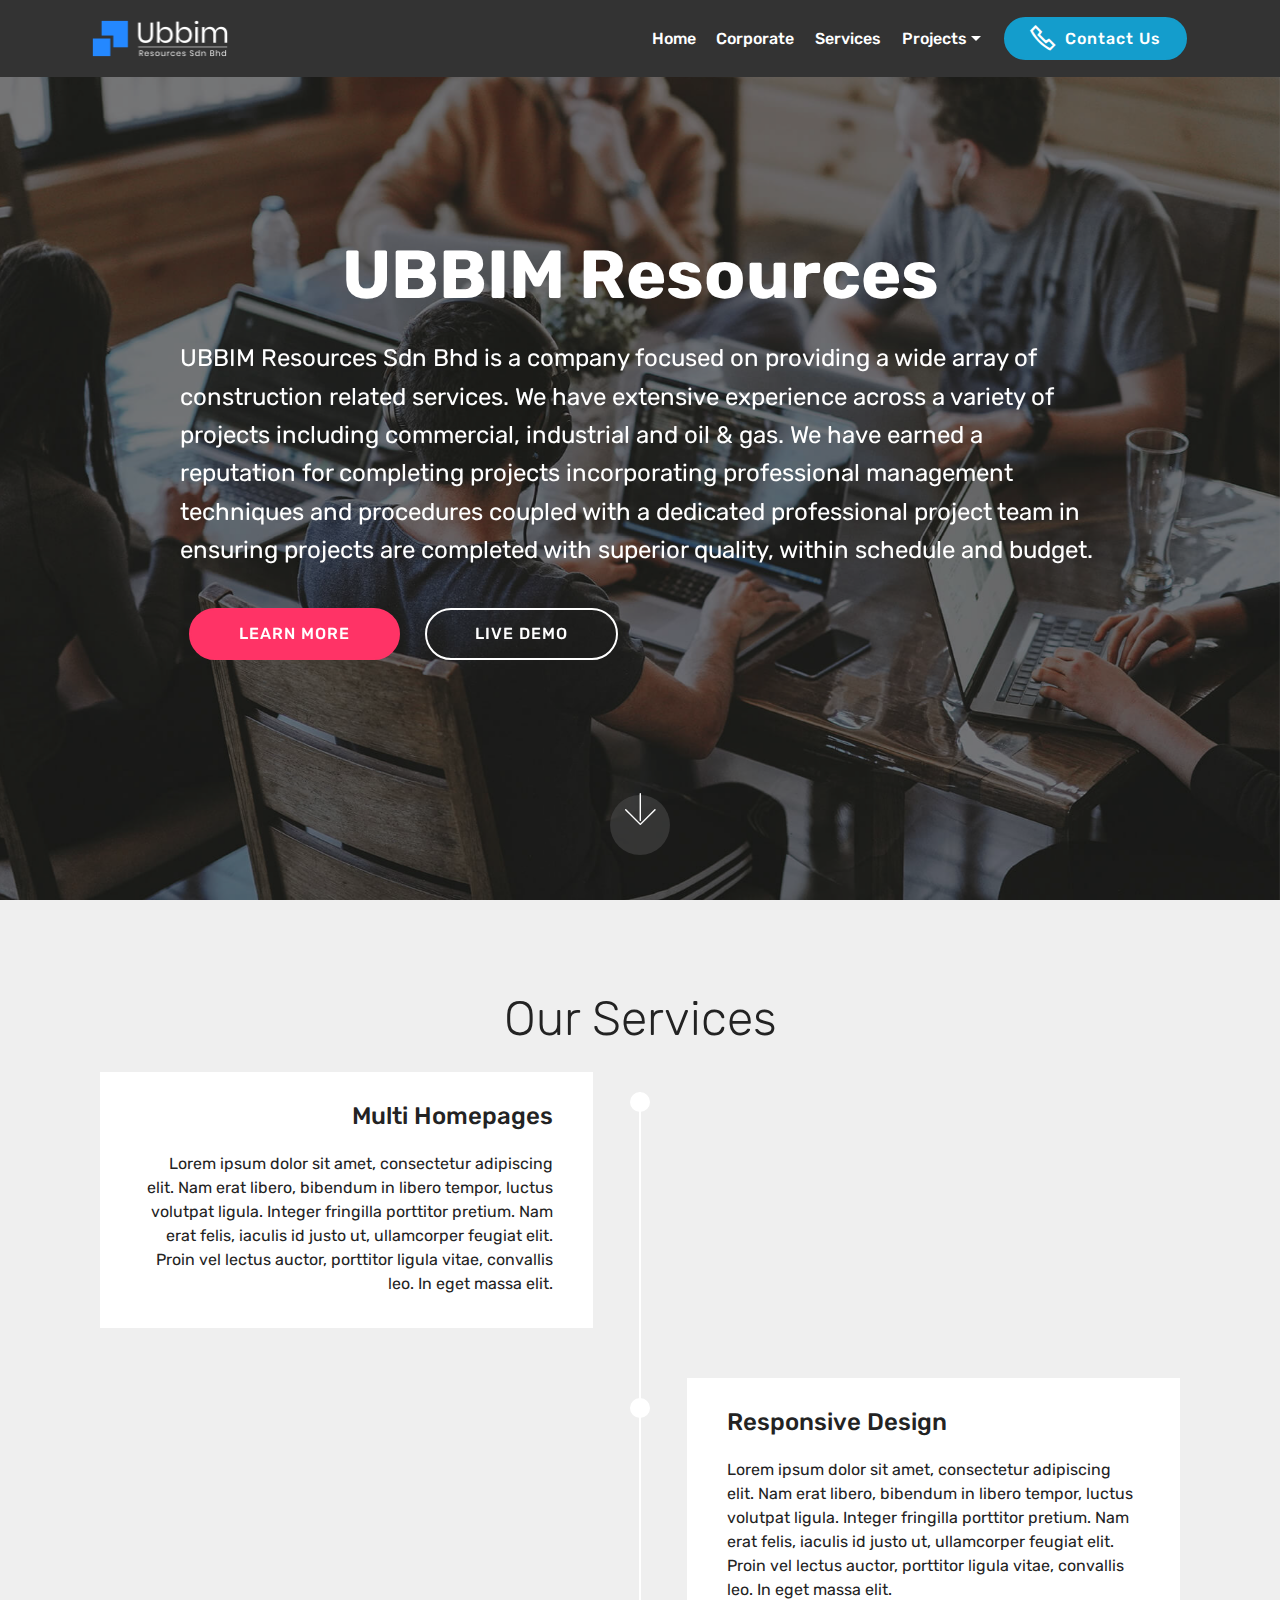
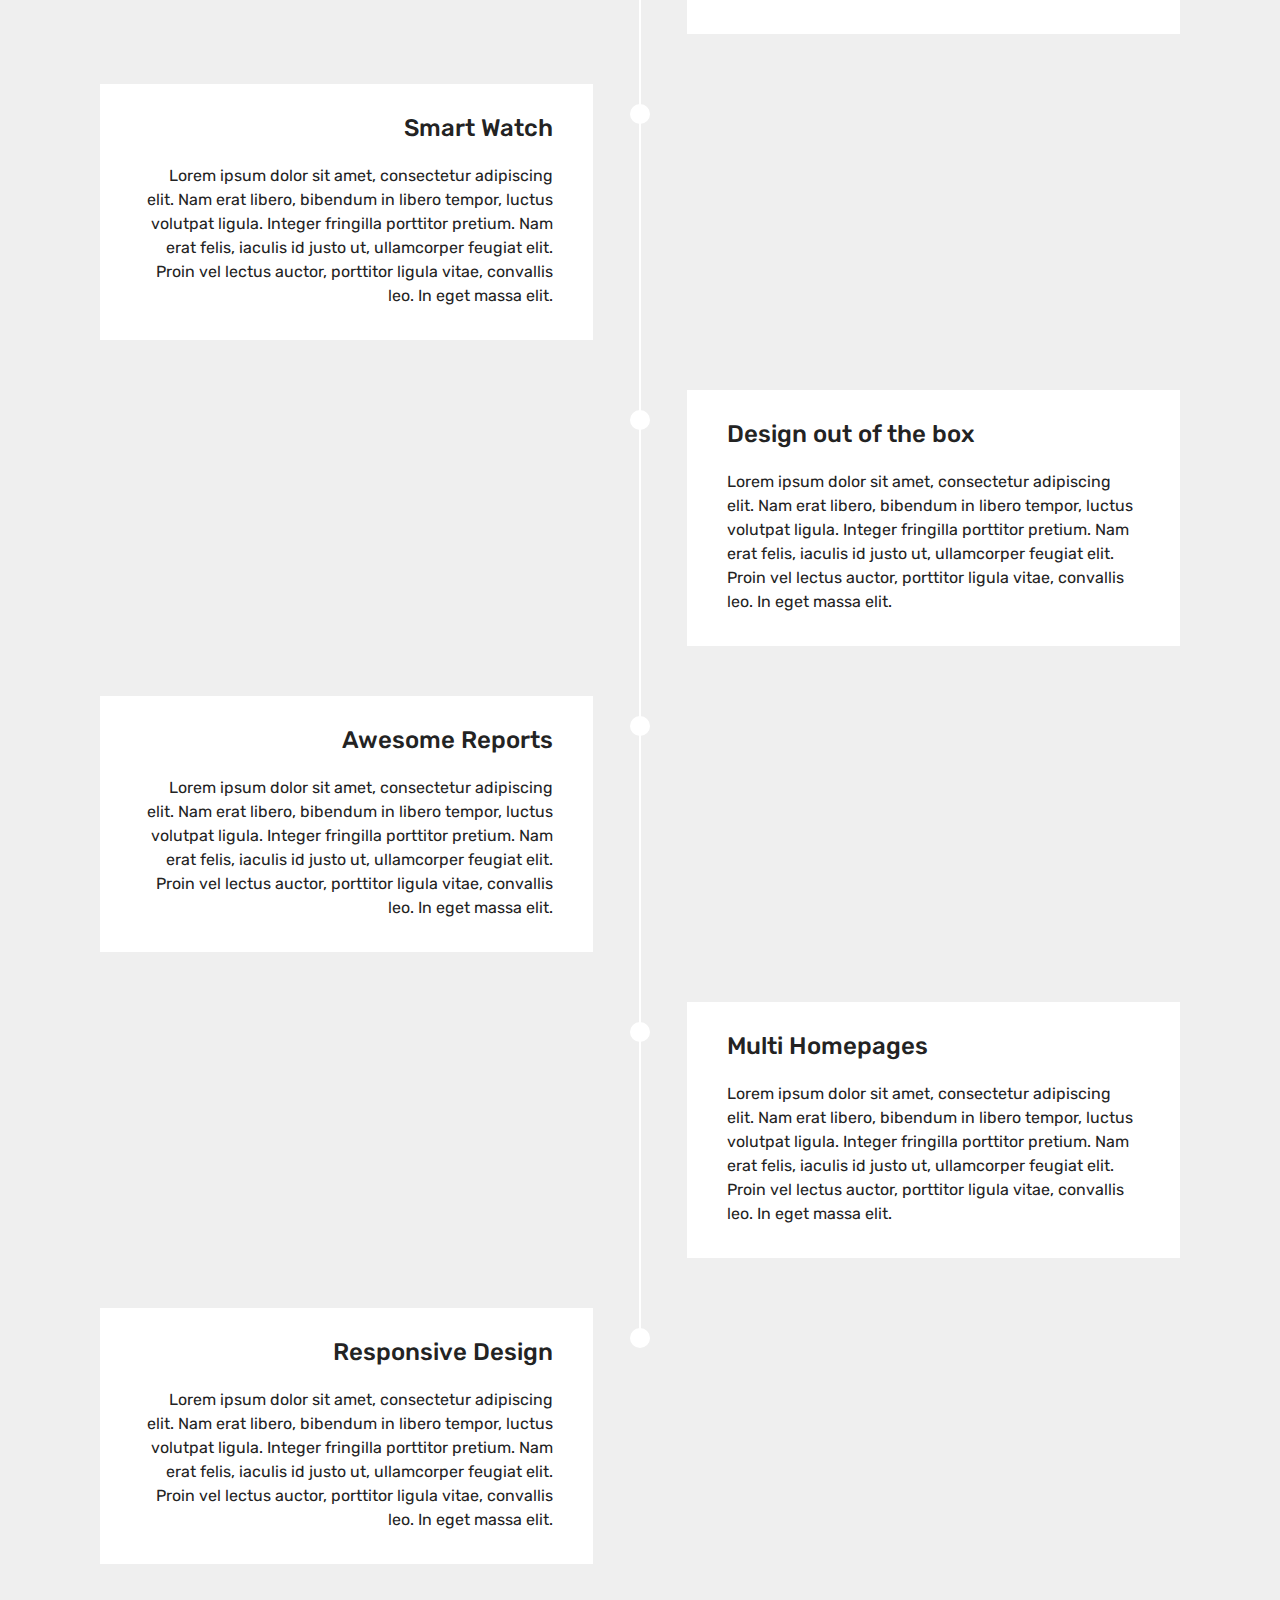
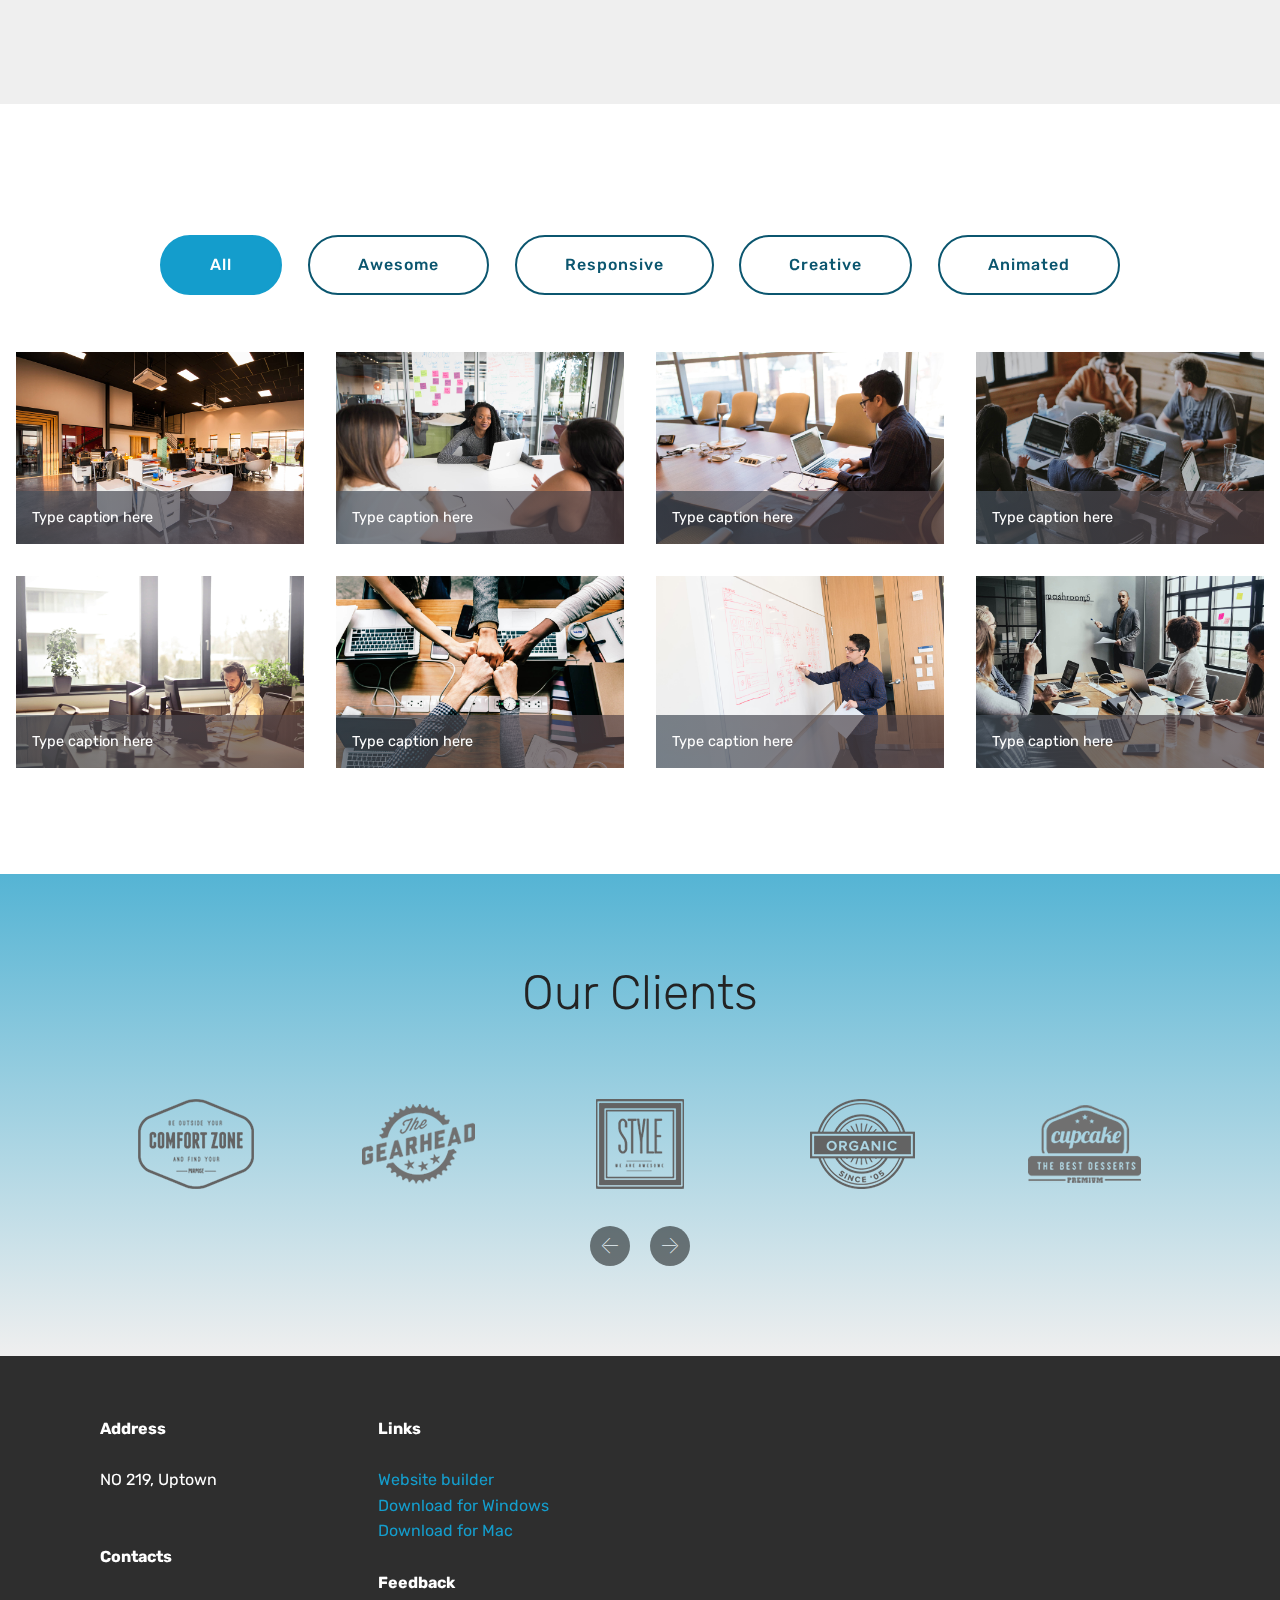
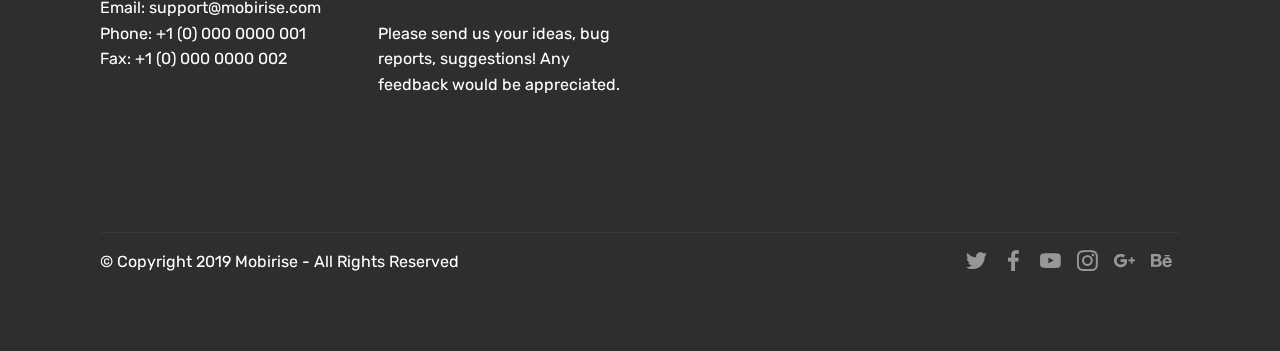
==== index.html @ 24e1e83b "create github pages" ====
<!DOCTYPE html>
<html  >
<head>
  <!-- Site made with Mobirise Website Builder v4.11.5, https://mobirise.com -->
  <meta charset="UTF-8">
  <meta http-equiv="X-UA-Compatible" content="IE=edge">
  <meta name="generator" content="Mobirise v4.11.5, mobirise.com">
  <meta name="viewport" content="width=device-width, initial-scale=1, minimum-scale=1">
  <link rel="shortcut icon" href="assets/images/transparent-1-322x122.png" type="image/x-icon">
  <meta name="description" content="UBBIM Resources Sdn Bhd">
  
  <title>Home</title>
  <link rel="stylesheet" href="assets/web/assets/mobirise-icons/mobirise-icons.css">
  <link rel="stylesheet" href="assets/web/assets/mobirise-icons2/mobirise2.css">
  <link rel="stylesheet" href="assets/bootstrap/css/bootstrap.min.css">
  <link rel="stylesheet" href="assets/bootstrap/css/bootstrap-grid.min.css">
  <link rel="stylesheet" href="assets/bootstrap/css/bootstrap-reboot.min.css">
  <link rel="stylesheet" href="assets/dropdown/css/style.css">
  <link rel="stylesheet" href="assets/tether/tether.min.css">
  <link rel="stylesheet" href="assets/socicon/css/styles.css">
  <link rel="stylesheet" href="assets/theme/css/style.css">
  <link rel="stylesheet" href="assets/gallery/style.css">
  <link rel="preload" as="style" href="assets/mobirise/css/mbr-additional.css"><link rel="stylesheet" href="assets/mobirise/css/mbr-additional.css" type="text/css">
  
  
  
</head>
<body>
  <section class="menu cid-s5xIVsSihf" once="menu" id="menu1-5">

    

    <nav class="navbar navbar-expand beta-menu navbar-dropdown align-items-center navbar-fixed-top navbar-toggleable-sm">
        <button class="navbar-toggler navbar-toggler-right" type="button" data-toggle="collapse" data-target="#navbarSupportedContent" aria-controls="navbarSupportedContent" aria-expanded="false" aria-label="Toggle navigation">
            <div class="hamburger">
                <span></span>
                <span></span>
                <span></span>
                <span></span>
            </div>
        </button>
        <div class="menu-logo">
            <div class="navbar-brand">
                <span class="navbar-logo">
                    <a href="https://mobirise.co">
                         <img src="assets/images/transparent-1-322x122.png" alt="Mobirise" title="" style="height: 3.8rem;">
                    </a>
                </span>
                
            </div>
        </div>
        <div class="collapse navbar-collapse" id="navbarSupportedContent">
            <ul class="navbar-nav nav-dropdown" data-app-modern-menu="true"><li class="nav-item">
                    <a class="nav-link link text-white display-4" href="https://mobirise.co">
                        
                        Home</a>
                </li>
                <li class="nav-item">
                    <a class="nav-link link text-white display-4" href="https://mobirise.co">
                        
                        Corporate</a>
                </li><li class="nav-item"><a class="nav-link link text-white display-4" href="https://mobirise.co">
                        
                        Services</a></li><li class="nav-item dropdown"><a class="nav-link link text-white dropdown-toggle display-4" href="https://mobirise.co" data-toggle="dropdown-submenu">
                        
                        Projects</a><div class="dropdown-menu"><a class="text-white dropdown-item display-4" href="https://mobirise.co">New Item</a></div></li></ul>
            <div class="navbar-buttons mbr-section-btn"><a class="btn btn-sm btn-primary display-4" href="https://mobirise.co"><span class="mobi-mbri mobi-mbri-phone mbr-iconfont mbr-iconfont-btn"></span>
                    
                    Contact Us</a></div>
        </div>
    </nav>
</section>

<section class="engine"><a href="https://mobirise.info/v">html templates</a></section><section class="cid-s5xHI9mvhc mbr-fullscreen mbr-parallax-background" id="header2-2">

    

    <div class="mbr-overlay" style="opacity: 0.5; background-color: rgb(35, 35, 35);"></div>

    <div class="container align-center">
        <div class="row justify-content-md-center">
            <div class="mbr-white col-md-10">
                <h1 class="mbr-section-title mbr-bold pb-3 mbr-fonts-style display-1">
                    UBBIM Resources</h1>
                
                <p class="mbr-text pb-3 mbr-fonts-style display-5">UBBIM Resources Sdn Bhd is a company focused on providing a wide array of construction related services.&nbsp;We have extensive experience across a variety  of projects including commercial, industrial and oil &amp; gas. We have earned  a reputation for completing projects incorporating professional management   techniques and procedures coupled with a dedicated professional project team in ensuring projects are completed with superior quality, within schedule and budget.</p>
                <div class="mbr-section-btn">
                    <a class="btn btn-md btn-secondary display-4" href="https://mobirise.co">LEARN MORE</a>
                    <a class="btn btn-md btn-white-outline display-4" href="https://mobirise.co">LIVE DEMO</a>
                </div>
            </div>
        </div>
    </div>
    <div class="mbr-arrow hidden-sm-down" aria-hidden="true">
        <a href="#next">
            <i class="mbri-down mbr-iconfont"></i>
        </a>
    </div>
</section>

<section class="timeline1 cid-s6EW8DRTzL" id="timeline1-k">

    

    

    <div class="container align-center">
        <h2 class="mbr-section-title pb-3 mbr-fonts-style display-2">
            Our Services</h2>
        

        <div class="container timelines-container" mbri-timelines="">
            <!--1-->
            <div class="row timeline-element reverse separline">
                 <div class="timeline-date-panel col-xs-12 col-md-6  align-left">         
                    <div class="time-line-date-content">
                        
                    </div>
                </div>
           <span class="iconBackground"></span>
            <div class="col-xs-12 col-md-6 align-right">
                <div class="timeline-text-content">
                    <h4 class="mbr-timeline-title pb-3 mbr-fonts-style display-5">
                        Multi Homepages
                    </h4>
                    <p class="mbr-timeline-text mbr-fonts-style display-7">
                        Lorem ipsum dolor sit amet, consectetur adipiscing elit. Nam erat libero, bibendum in libero tempor, luctus volutpat ligula. Integer fringilla porttitor pretium. Nam erat felis, iaculis id justo ut, ullamcorper feugiat elit. Proin vel lectus auctor, porttitor ligula vitae, convallis leo. In eget massa elit.
                    </p>
                 </div>
            </div>
            </div>
            <!--2-->
            <div class="row timeline-element  separline">
                <div class="timeline-date-panel col-xs-12 col-md-6 align-right">
                    <div class="time-line-date-content">
                        
                    </div>
                </div>
                <span class="iconBackground"></span>
                <div class="col-xs-12 col-md-6 align-left ">
                    <div class="timeline-text-content">
                        <h4 class="mbr-timeline-title pb-3 mbr-fonts-style display-5">
                            Responsive Design
                        </h4>
                        <p class="mbr-timeline-text mbr-fonts-style display-7">
                            Lorem ipsum dolor sit amet, consectetur adipiscing elit. Nam erat libero, bibendum in libero tempor, luctus volutpat ligula. Integer fringilla porttitor pretium. Nam erat felis, iaculis id justo ut, ullamcorper feugiat elit. Proin vel lectus auctor, porttitor ligula vitae, convallis leo. In eget massa elit.
                        </p>
                    </div>
                </div>
            </div>
            <!--3-->
            <div class="row timeline-element reverse separline">
                <div class="timeline-date-panel col-xs-12 col-md-6  align-left">
                    <div class="time-line-date-content">
                        
                    </div>
                </div>
                <span class="iconBackground"></span>
                <div class="col-xs-12 col-md-6 align-right">
                    <div class="timeline-text-content">
                        <h4 class="mbr-timeline-title pb-3 mbr-fonts-style display-5">
                            Smart Watch
                        </h4>      
                        <p class="mbr-timeline-text mbr-fonts-style display-7">
                            Lorem ipsum dolor sit amet, consectetur adipiscing elit. Nam erat libero, bibendum in libero tempor, luctus volutpat ligula. Integer fringilla porttitor pretium. Nam erat felis, iaculis id justo ut, ullamcorper feugiat elit. Proin vel lectus auctor, porttitor ligula vitae, convallis leo. In eget massa elit.
                        </p>
                    </div>
                </div>
            </div>
            <!--4-->
            <div class="row timeline-element  separline">
                <div class="timeline-date-panel col-xs-12 col-md-6 align-right">
                    <div class="time-line-date-content">
                        
                    </div>
                </div>
                <span class="iconBackground"></span>
                <div class="col-xs-12 col-md-6 align-left ">
                    <div class="timeline-text-content">
                        <h4 class="mbr-timeline-title pb-3 mbr-fonts-style display-5">
                            Design out of the box
                        </h4>
                        <p class="mbr-timeline-text mbr-fonts-style display-7">
                            Lorem ipsum dolor sit amet, consectetur adipiscing elit. Nam erat libero, bibendum in libero tempor, luctus volutpat ligula. Integer fringilla porttitor pretium. Nam erat felis, iaculis id justo ut, ullamcorper feugiat elit. Proin vel lectus auctor, porttitor ligula vitae, convallis leo. In eget massa elit.
                        </p>
                    </div>
                </div>
            </div>
            <!--5-->
            <div class="row timeline-element reverse separline">
                <div class="timeline-date-panel col-xs-12 col-md-6  align-left">
                    <div class="time-line-date-content">
                        
                    </div>
                </div>
                <span class="iconBackground"></span>
                <div class="col-xs-12 col-md-6 align-right">
                    <div class="timeline-text-content">
                        <h4 class="mbr-timeline-title pb-3 mbr-fonts-style display-5">
                            Awesome Reports
                        </h4>
                        <p class="mbr-timeline-text mbr-fonts-style display-7">
                            Lorem ipsum dolor sit amet, consectetur adipiscing elit. Nam erat libero, bibendum in libero tempor, luctus volutpat ligula. Integer fringilla porttitor pretium. Nam erat felis, iaculis id justo ut, ullamcorper feugiat elit. Proin vel lectus auctor, porttitor ligula vitae, convallis leo. In eget massa elit.
                        </p>
                    </div>
                </div>
            </div>
            <!--6-->
            <div class="row timeline-element separline">
                <div class="timeline-date-panel col-xs-12 col-md-6 align-right">
                    <div class="time-line-date-content">
                       
                    </div>
                </div>
                <span class="iconBackground"></span>
                <div class="col-xs-12 col-md-6 align-left ">
                    <div class="timeline-text-content">
                        <h4 class="mbr-timeline-title pb-3 mbr-fonts-style display-5">
                            Multi Homepages
                        </h4>
                        <p class="mbr-timeline-text mbr-fonts-style display-7">
                            Lorem ipsum dolor sit amet, consectetur adipiscing elit. Nam erat libero, bibendum in libero tempor, luctus volutpat ligula. Integer fringilla porttitor pretium. Nam erat felis, iaculis id justo ut, ullamcorper feugiat elit. Proin vel lectus auctor, porttitor ligula vitae, convallis leo. In eget massa elit.
                        </p>
                    </div>
                </div>
            </div>
            <!--7-->
            <div class="row timeline-element reverse">
                <div class="timeline-date-panel col-xs-12 col-md-6  align-left">
                    <div class="time-line-date-content">
                        
                    </div>
                </div>
                <span class="iconBackground"></span>
                <div class="col-xs-12 col-md-6 align-right">
                    <div class="timeline-text-content">
                        <h4 class="mbr-timeline-title pb-3 mbr-fonts-style display-5">
                            Responsive Design
                        </h4>
                        <p class="mbr-timeline-text mbr-fonts-style display-7">
                            Lorem ipsum dolor sit amet, consectetur adipiscing elit. Nam erat libero, bibendum in libero tempor, luctus volutpat ligula. Integer fringilla porttitor pretium. Nam erat felis, iaculis id justo ut, ullamcorper feugiat elit. Proin vel lectus auctor, porttitor ligula vitae, convallis leo. In eget massa elit.
                        </p>
                    </div>
                </div>
            </div>
            <!--8-->
            
            <!--9-->
            
            <!--10-->
            
            <!--11-->
            
            <!--12-->
            
        </div>
    </div>
</section>

<section class="mbr-gallery mbr-slider-carousel cid-s6EUZW5YdS" id="gallery2-j">

    

    <div>
        <div><!-- Filter --><div class="mbr-gallery-filter container gallery-filter-active"><ul buttons="0"><li class="mbr-gallery-filter-all"><a class="btn btn-md btn-primary-outline active display-7" href="">All</a></li></ul></div><!-- Gallery --><div class="mbr-gallery-row"><div class="mbr-gallery-layout-default"><div><div><div class="mbr-gallery-item mbr-gallery-item--p2" data-video-url="false" data-tags="Awesome"><div href="#lb-gallery2-j" data-slide-to="0" data-toggle="modal"><img src="assets/images/background1.jpg" alt="" title=""><span class="icon-focus"></span><span class="mbr-gallery-title mbr-fonts-style display-7">Type caption here</span></div></div><div class="mbr-gallery-item mbr-gallery-item--p2" data-video-url="false" data-tags="Responsive"><div href="#lb-gallery2-j" data-slide-to="1" data-toggle="modal"><img src="assets/images/background2.jpg" alt="" title=""><span class="icon-focus"></span><span class="mbr-gallery-title mbr-fonts-style display-7">Type caption here</span></div></div><div class="mbr-gallery-item mbr-gallery-item--p2" data-video-url="false" data-tags="Creative"><div href="#lb-gallery2-j" data-slide-to="2" data-toggle="modal"><img src="assets/images/background3.jpg" alt="" title=""><span class="icon-focus"></span><span class="mbr-gallery-title mbr-fonts-style display-7">Type caption here</span></div></div><div class="mbr-gallery-item mbr-gallery-item--p2" data-video-url="false" data-tags="Animated"><div href="#lb-gallery2-j" data-slide-to="3" data-toggle="modal"><img src="assets/images/background4.jpg" alt="" title=""><span class="icon-focus"></span><span class="mbr-gallery-title mbr-fonts-style display-7">Type caption here</span></div></div><div class="mbr-gallery-item mbr-gallery-item--p2" data-video-url="false" data-tags="Awesome"><div href="#lb-gallery2-j" data-slide-to="4" data-toggle="modal"><img src="assets/images/background5.jpg" alt="" title=""><span class="icon-focus"></span><span class="mbr-gallery-title mbr-fonts-style display-7">Type caption here</span></div></div><div class="mbr-gallery-item mbr-gallery-item--p2" data-video-url="false" data-tags="Awesome"><div href="#lb-gallery2-j" data-slide-to="5" data-toggle="modal"><img src="assets/images/background6.jpg" alt="" title=""><span class="icon-focus"></span><span class="mbr-gallery-title mbr-fonts-style display-7">Type caption here</span></div></div><div class="mbr-gallery-item mbr-gallery-item--p2" data-video-url="false" data-tags="Responsive"><div href="#lb-gallery2-j" data-slide-to="6" data-toggle="modal"><img src="assets/images/background7.jpg" alt="" title=""><span class="icon-focus"></span><span class="mbr-gallery-title mbr-fonts-style display-7">Type caption here</span></div></div><div class="mbr-gallery-item mbr-gallery-item--p2" data-video-url="false" data-tags="Animated"><div href="#lb-gallery2-j" data-slide-to="7" data-toggle="modal"><img src="assets/images/background8.jpg" alt="" title=""><span class="icon-focus"></span><span class="mbr-gallery-title mbr-fonts-style display-7">Type caption here</span></div></div></div></div><div class="clearfix"></div></div></div><!-- Lightbox --><div data-app-prevent-settings="" class="mbr-slider modal fade carousel slide" tabindex="-1" data-keyboard="true" data-interval="false" id="lb-gallery2-j"><div class="modal-dialog"><div class="modal-content"><div class="modal-body"><div class="carousel-inner"><div class="carousel-item"><img src="assets/images/background1.jpg" alt="" title=""></div><div class="carousel-item active"><img src="assets/images/background2.jpg" alt="" title=""></div><div class="carousel-item"><img src="assets/images/background3.jpg" alt="" title=""></div><div class="carousel-item"><img src="assets/images/background4.jpg" alt="" title=""></div><div class="carousel-item"><img src="assets/images/background5.jpg" alt="" title=""></div><div class="carousel-item"><img src="assets/images/background6.jpg" alt="" title=""></div><div class="carousel-item"><img src="assets/images/background7.jpg" alt="" title=""></div><div class="carousel-item"><img src="assets/images/background8.jpg" alt="" title=""></div></div><a class="carousel-control carousel-control-prev" role="button" data-slide="prev" href="#lb-gallery2-j"><span class="mbri-left mbr-iconfont" aria-hidden="true"></span><span class="sr-only">Previous</span></a><a class="carousel-control carousel-control-next" role="button" data-slide="next" href="#lb-gallery2-j"><span class="mbri-right mbr-iconfont" aria-hidden="true"></span><span class="sr-only">Next</span></a><a class="close" href="#" role="button" data-dismiss="modal"><span class="sr-only">Close</span></a></div></div></div></div></div>
    </div>

</section>

<section class="clients cid-s6EXZPhmhi" data-interval="false" id="clients-l">
      

    
        <div class="container mb-5">
            <div class="media-container-row">
                <div class="col-12 align-center">
                    <h2 class="mbr-section-title pb-3 mbr-fonts-style display-2">
                        Our Clients
                    </h2>
                    
                </div>
            </div>
        </div>

    <div class="container">
        <div class="carousel slide" role="listbox" data-pause="true" data-keyboard="false" data-ride="carousel" data-interval="5000">
            <div class="carousel-inner" data-visible="5">
                
                
                
                
                
            <div class="carousel-item ">
                    <div class="media-container-row">
                        <div class="col-md-12">
                            <div class="wrap-img ">
                                <img src="assets/images/1.png" class="img-responsive clients-img">
                            </div>
                        </div>
                    </div>
                </div><div class="carousel-item ">
                    <div class="media-container-row">
                        <div class="col-md-12">
                            <div class="wrap-img ">
                                <img src="assets/images/2.png" class="img-responsive clients-img">
                            </div>
                        </div>
                    </div>
                </div><div class="carousel-item ">
                    <div class="media-container-row">
                        <div class="col-md-12">
                            <div class="wrap-img ">
                                <img src="assets/images/3.png" class="img-responsive clients-img">
                            </div>
                        </div>
                    </div>
                </div><div class="carousel-item ">
                    <div class="media-container-row">
                        <div class="col-md-12">
                            <div class="wrap-img ">
                                <img src="assets/images/4.png" class="img-responsive clients-img">
                            </div>
                        </div>
                    </div>
                </div><div class="carousel-item ">
                    <div class="media-container-row">
                        <div class="col-md-12">
                            <div class="wrap-img ">
                                <img src="assets/images/5.png" class="img-responsive clients-img">
                            </div>
                        </div>
                    </div>
                </div></div>
            <div class="carousel-controls">
                <a data-app-prevent-settings="" class="carousel-control carousel-control-prev" role="button" data-slide="prev">
                    <span aria-hidden="true" class="mbri-left mbr-iconfont"></span>
                    <span class="sr-only">Previous</span>
                </a>
                <a data-app-prevent-settings="" class="carousel-control carousel-control-next" role="button" data-slide="next">
                    <span aria-hidden="true" class="mbri-right mbr-iconfont"></span>
                    <span class="sr-only">Next</span>
                </a>
            </div>
        </div>
    </div>
</section>

<section class="cid-s6EYkFrjVR" id="footer2-m">

    

    

    <div class="container">
        <div class="media-container-row content mbr-white">
            <div class="col-12 col-md-3 mbr-fonts-style display-7">
                <p class="mbr-text">
                    <strong>Address</strong>
                    <br>
                    <br>NO 219, Uptown &nbsp;<br>
                    <br>
                    <br><strong>Contacts</strong>
                    <br>
                    <br>Email: support@mobirise.com
                    <br>Phone: +1 (0) 000 0000 001
                    <br>Fax: +1 (0) 000 0000 002
                </p>
            </div>
            <div class="col-12 col-md-3 mbr-fonts-style display-7">
                <p class="mbr-text">
                    <strong>Links</strong>
                    <br>
                    <br><a class="text-primary" href="https://mobirise.co/">Website builder</a>
                    <br><a class="text-primary" href="https://mobirise.co/">Download for Windows</a>
                    <br><a class="text-primary" href="https://mobirise.co/">Download for Mac</a>
                    <br>
                    <br><strong>Feedback</strong>
                    <br>
                    <br>Please send us your ideas, bug reports, suggestions! Any feedback would be appreciated.
                </p>
            </div>
            <div class="col-12 col-md-6">
                <div class="google-map"><iframe frameborder="0" style="border:0" src="https://www.google.com/maps/embed/v1/place?key=AIzaSyCy9r70T3NYf3PhvVflTo0_zdif2_IoIYs&amp;q=place_id:ChIJn6wOs6lZwokRLKy1iqRcoKw" allowfullscreen=""></iframe></div>
            </div>
        </div>
        <div class="footer-lower">
            <div class="media-container-row">
                <div class="col-sm-12">
                    <hr>
                </div>
            </div>
            <div class="media-container-row mbr-white">
                <div class="col-sm-6 copyright">
                    <p class="mbr-text mbr-fonts-style display-7">
                        © Copyright 2019 Mobirise - All Rights Reserved
                    </p>
                </div>
                <div class="col-md-6">
                    <div class="social-list align-right">
                        <div class="soc-item">
                            <a href="https://twitter.com/mobirise" target="_blank">
                                <span class="socicon-twitter socicon mbr-iconfont mbr-iconfont-social"></span>
                            </a>
                        </div>
                        <div class="soc-item">
                            <a href="https://www.facebook.com/pages/Mobirise/1616226671953247" target="_blank">
                                <span class="socicon-facebook socicon mbr-iconfont mbr-iconfont-social"></span>
                            </a>
                        </div>
                        <div class="soc-item">
                            <a href="https://www.youtube.com/c/mobirise" target="_blank">
                                <span class="socicon-youtube socicon mbr-iconfont mbr-iconfont-social"></span>
                            </a>
                        </div>
                        <div class="soc-item">
                            <a href="https://instagram.com/mobirise" target="_blank">
                                <span class="socicon-instagram socicon mbr-iconfont mbr-iconfont-social"></span>
                            </a>
                        </div>
                        <div class="soc-item">
                            <a href="https://plus.google.com/u/0/+Mobirise" target="_blank">
                                <span class="socicon-googleplus socicon mbr-iconfont mbr-iconfont-social"></span>
                            </a>
                        </div>
                        <div class="soc-item">
                            <a href="https://www.behance.net/Mobirise" target="_blank">
                                <span class="socicon-behance socicon mbr-iconfont mbr-iconfont-social"></span>
                            </a>
                        </div>
                    </div>
                </div>
            </div>
        </div>
    </div>
</section>


  <script src="assets/web/assets/jquery/jquery.min.js"></script>
  <script src="assets/popper/popper.min.js"></script>
  <script src="assets/bootstrap/js/bootstrap.min.js"></script>
  <script src="assets/smoothscroll/smooth-scroll.js"></script>
  <script src="assets/dropdown/js/nav-dropdown.js"></script>
  <script src="assets/dropdown/js/navbar-dropdown.js"></script>
  <script src="assets/touchswipe/jquery.touch-swipe.min.js"></script>
  <script src="assets/parallax/jarallax.min.js"></script>
  <script src="assets/tether/tether.min.js"></script>
  <script src="assets/bootstrapcarouselswipe/bootstrap-carousel-swipe.js"></script>
  <script src="assets/vimeoplayer/jquery.mb.vimeo_player.js"></script>
  <script src="assets/mbr-clients-slider/mbr-clients-slider.js"></script>
  <script src="assets/masonry/masonry.pkgd.min.js"></script>
  <script src="assets/imagesloaded/imagesloaded.pkgd.min.js"></script>
  <script src="assets/theme/js/script.js"></script>
  <script src="assets/slidervideo/script.js"></script>
  <script src="assets/gallery/player.min.js"></script>
  <script src="assets/gallery/script.js"></script>
  
  
</body>
</html>
---- assets/web/assets/mobirise-icons/mobirise-icons.css ----
@font-face {
  font-family: 'MobiriseIcons';
  src:  url('mobirise-icons.eot?spat4u');
  src:  url('mobirise-icons.eot?spat4u#iefix') format('embedded-opentype'),
    url('mobirise-icons.ttf?spat4u') format('truetype'),
    url('mobirise-icons.woff?spat4u') format('woff'),
    url('mobirise-icons.svg?spat4u#MobiriseIcons') format('svg');
  font-weight: normal;
  font-style: normal;
  font-display: swap;
}

[class^="mbri-"], [class*=" mbri-"] {
  /* use !important to prevent issues with browser extensions that change fonts */
  font-family: MobiriseIcons !important;
  speak: none;
  font-style: normal;
  font-weight: normal;
  font-variant: normal;
  text-transform: none;
  line-height: 1;

  /* Better Font Rendering =========== */
  -webkit-font-smoothing: antialiased;
  -moz-osx-font-smoothing: grayscale;
}

.mbri-add-submenu:before {
  content: "\e900";
}
.mbri-alert:before {
  content: "\e901";
}
.mbri-align-center:before {
  content: "\e902";
}
.mbri-align-justify:before {
  content: "\e903";
}
.mbri-align-left:before {
  content: "\e904";
}
.mbri-align-right:before {
  content: "\e905";
}
.mbri-android:before {
  content: "\e906";
}
.mbri-apple:before {
  content: "\e907";
}
.mbri-arrow-down:before {
  content: "\e908";
}
.mbri-arrow-next:before {
  content: "\e909";
}
.mbri-arrow-prev:before {
  content: "\e90a";
}
.mbri-arrow-up:before {
  content: "\e90b";
}
.mbri-bold:before {
  content: "\e90c";
}
.mbri-bookmark:before {
  content: "\e90d";
}
.mbri-bootstrap:before {
  content: "\e90e";
}
.mbri-briefcase:before {
  content: "\e90f";
}
.mbri-browse:before {
  content: "\e910";
}
.mbri-bulleted-list:before {
  content: "\e911";
}
.mbri-calendar:before {
  content: "\e912";
}
.mbri-camera:before {
  content: "\e913";
}
.mbri-cart-add:before {
  content: "\e914";
}
.mbri-cart-full:before {
  content: "\e915";
}
.mbri-cash:before {
  content: "\e916";
}
.mbri-change-style:before {
  content: "\e917";
}
.mbri-chat:before {
  content: "\e918";
}
.mbri-clock:before {
  content: "\e919";
}
.mbri-close:before {
  content: "\e91a";
}
.mbri-cloud:before {
  content: "\e91b";
}
.mbri-code:before {
  content: "\e91c";
}
.mbri-contact-form:before {
  content: "\e91d";
}
.mbri-credit-card:before {
  content: "\e91e";
}
.mbri-cursor-click:before {
  content: "\e91f";
}
.mbri-cust-feedback:before {
  content: "\e920";
}
.mbri-database:before {
  content: "\e921";
}
.mbri-delivery:before {
  content: "\e922";
}
.mbri-desktop:before {
  content: "\e923";
}
.mbri-devices:before {
  content: "\e924";
}
.mbri-down:before {
  content: "\e925";
}
.mbri-download:before {
  content: "\e989";
}
.mbri-drag-n-drop:before {
  content: "\e927";
}
.mbri-drag-n-drop2:before {
  content: "\e928";
}
.mbri-edit:before {
  content: "\e929";
}
.mbri-edit2:before {
  content: "\e92a";
}
.mbri-error:before {
  content: "\e92b";
}
.mbri-extension:before {
  content: "\e92c";
}
.mbri-features:before {
  content: "\e92d";
}
.mbri-file:before {
  content: "\e92e";
}
.mbri-flag:before {
  content: "\e92f";
}
.mbri-folder:before {
  content: "\e930";
}
.mbri-gift:before {
  content: "\e931";
}
.mbri-github:before {
  content: "\e932";
}
.mbri-globe:before {
  content: "\e933";
}
.mbri-globe-2:before {
  content: "\e934";
}
.mbri-growing-chart:before {
  content: "\e935";
}
.mbri-hearth:before {
  content: "\e936";
}
.mbri-help:before {
  content: "\e937";
}
.mbri-home:before {
  content: "\e938";
}
.mbri-hot-cup:before {
  content: "\e939";
}
.mbri-idea:before {
  content: "\e93a";
}
.mbri-image-gallery:before {
  content: "\e93b";
}
.mbri-image-slider:before {
  content: "\e93c";
}
.mbri-info:before {
  content: "\e93d";
}
.mbri-italic:before {
  content: "\e93e";
}
.mbri-key:before {
  content: "\e93f";
}
.mbri-laptop:before {
  content: "\e940";
}
.mbri-layers:before {
  content: "\e941";
}
.mbri-left-right:before {
  content: "\e942";
}
.mbri-left:before {
  content: "\e943";
}
.mbri-letter:before {
  content: "\e944";
}
.mbri-like:before {
  content: "\e945";
}
.mbri-link:before {
  content: "\e946";
}
.mbri-lock:before {
  content: "\e947";
}
.mbri-login:before {
  content: "\e948";
}
.mbri-logout:before {
  content: "\e949";
}
.mbri-magic-stick:before {
  content: "\e94a";
}
.mbri-map-pin:before {
  content: "\e94b";
}
.mbri-menu:before {
  content: "\e94c";
}
.mbri-mobile:before {
  content: "\e94d";
}
.mbri-mobile2:before {
  content: "\e94e";
}
.mbri-mobirise:before {
  content: "\e94f";
}
.mbri-more-horizontal:before {
  content: "\e950";
}
.mbri-more-vertical:before {
  content: "\e951";
}
.mbri-music:before {
  content: "\e952";
}
.mbri-new-file:before {
  content: "\e953";
}
.mbri-numbered-list:before {
  content: "\e954";
}
.mbri-opened-folder:before {
  content: "\e955";
}
.mbri-pages:before {
  content: "\e956";
}
.mbri-paper-plane:before {
  content: "\e957";
}
.mbri-paperclip:before {
  content: "\e958";
}
.mbri-photo:before {
  content: "\e959";
}
.mbri-photos:before {
  content: "\e95a";
}
.mbri-pin:before {
  content: "\e95b";
}
.mbri-play:before {
  content: "\e95c";
}
.mbri-plus:before {
  content: "\e95d";
}
.mbri-preview:before {
  content: "\e95e";
}
.mbri-print:before {
  content: "\e95f";
}
.mbri-protect:before {
  content: "\e960";
}
.mbri-question:before {
  content: "\e961";
}
.mbri-quote-left:before {
  content: "\e962";
}
.mbri-quote-right:before {
  content: "\e963";
}
.mbri-refresh:before {
  content: "\e964";
}
.mbri-responsive:before {
  content: "\e965";
}
.mbri-right:before {
  content: "\e966";
}
.mbri-rocket:before {
  content: "\e967";
}
.mbri-sad-face:before {
  content: "\e968";
}
.mbri-sale:before {
  content: "\e969";
}
.mbri-save:before {
  content: "\e96a";
}
.mbri-search:before {
  content: "\e96b";
}
.mbri-setting:before {
  content: "\e96c";
}
.mbri-setting2:before {
  content: "\e96d";
}
.mbri-setting3:before {
  content: "\e96e";
}
.mbri-share:before {
  content: "\e96f";
}
.mbri-shopping-bag:before {
  content: "\e970";
}
.mbri-shopping-basket:before {
  content: "\e971";
}
.mbri-shopping-cart:before {
  content: "\e972";
}
.mbri-sites:before {
  content: "\e973";
}
.mbri-smile-face:before {
  content: "\e974";
}
.mbri-speed:before {
  content: "\e975";
}
.mbri-star:before {
  content: "\e976";
}
.mbri-success:before {
  content: "\e977";
}
.mbri-sun:before {
  content: "\e978";
}
.mbri-sun2:before {
  content: "\e979";
}
.mbri-tablet:before {
  content: "\e97a";
}
.mbri-tablet-vertical:before {
  content: "\e97b";
}
.mbri-target:before {
  content: "\e97c";
}
.mbri-timer:before {
  content: "\e97d";
}
.mbri-to-ftp:before {
  content: "\e97e";
}
.mbri-to-local-drive:before {
  content: "\e97f";
}
.mbri-touch-swipe:before {
  content: "\e980";
}
.mbri-touch:before {
  content: "\e981";
}
.mbri-trash:before {
  content: "\e982";
}
.mbri-underline:before {
  content: "\e983";
}
.mbri-unlink:before {
  content: "\e984";
}
.mbri-unlock:before {
  content: "\e985";
}
.mbri-up-down:before {
  content: "\e986";
}
.mbri-up:before {
  content: "\e987";
}
.mbri-update:before {
  content: "\e988";
}
.mbri-upload:before {
 content: "\e926"; 
}
.mbri-user:before {
  content: "\e98a";
}
.mbri-user2:before {
  content: "\e98b";
}
.mbri-users:before {
  content: "\e98c";
}
.mbri-video:before {
  content: "\e98d";
}
.mbri-video-play:before {
  content: "\e98e";
}
.mbri-watch:before {
  content: "\e98f";
}
.mbri-website-theme:before {
  content: "\e990";
}
.mbri-wifi:before {
  content: "\e991";
}
.mbri-windows:before {
  content: "\e992";
}
.mbri-zoom-out:before {
  content: "\e993";
}
.mbri-redo:before {
  content: "\e994";
}
.mbri-undo:before {
  content: "\e995";
}
---- assets/web/assets/mobirise-icons2/mobirise2.css ----
@font-face {
  font-family: 'Moririse2';
  font-display: swap;
  src:  url('mobirise2.eot?f2bix4');
  src:  url('mobirise2.eot?f2bix4#iefix') format('embedded-opentype'),
    url('mobirise2.ttf?f2bix4') format('truetype'),
    url('mobirise2.woff?f2bix4') format('woff'),
    url('mobirise2.svg?f2bix4#mobirise2') format('svg');
  font-weight: normal;
  font-style: normal;
}

[class^="mobi-"], [class*=" mobi-"] {
  /* use !important to prevent issues with browser extensions that change fonts */
  font-family: 'Moririse2' !important;
  speak: none;
  font-style: normal;
  font-weight: normal;
  font-variant: normal;
  text-transform: none;
  line-height: 1;

  /* Better Font Rendering =========== */
  -webkit-font-smoothing: antialiased;
  -moz-osx-font-smoothing: grayscale;
}

.mobi-mbri-add-submenu:before {
  content: "\e900";
}
.mobi-mbri-alert:before {
  content: "\e901";
}
.mobi-mbri-align-center:before {
  content: "\e902";
}
.mobi-mbri-align-justify:before {
  content: "\e903";
}
.mobi-mbri-align-left:before {
  content: "\e904";
}
.mobi-mbri-align-right:before {
  content: "\e905";
}
.mobi-mbri-android:before {
  content: "\e906";
}
.mobi-mbri-apple:before {
  content: "\e907";
}
.mobi-mbri-arrow-down:before {
  content: "\e908";
}
.mobi-mbri-arrow-next:before {
  content: "\e909";
}
.mobi-mbri-arrow-prev:before {
  content: "\e90a";
}
.mobi-mbri-arrow-up:before {
  content: "\e90b";
}
.mobi-mbri-bold:before {
  content: "\e90c";
}
.mobi-mbri-bookmark:before {
  content: "\e90d";
}
.mobi-mbri-bootstrap:before {
  content: "\e90e";
}
.mobi-mbri-briefcase:before {
  content: "\e90f";
}
.mobi-mbri-browse:before {
  content: "\e910";
}
.mobi-mbri-bulleted-list:before {
  content: "\e911";
}
.mobi-mbri-calendar:before {
  content: "\e912";
}
.mobi-mbri-camera:before {
  content: "\e913";
}
.mobi-mbri-cart-add:before {
  content: "\e914";
}
.mobi-mbri-cart-full:before {
  content: "\e915";
}
.mobi-mbri-cash:before {
  content: "\e916";
}
.mobi-mbri-change-style:before {
  content: "\e917";
}
.mobi-mbri-chat:before {
  content: "\e918";
}
.mobi-mbri-clock:before {
  content: "\e919";
}
.mobi-mbri-close:before {
  content: "\e91a";
}
.mobi-mbri-cloud:before {
  content: "\e91b";
}
.mobi-mbri-code:before {
  content: "\e91c";
}
.mobi-mbri-contact-form:before {
  content: "\e91d";
}
.mobi-mbri-credit-card:before {
  content: "\e91e";
}
.mobi-mbri-cursor-click:before {
  content: "\e91f";
}
.mobi-mbri-cust-feedback:before {
  content: "\e920";
}
.mobi-mbri-database:before {
  content: "\e921";
}
.mobi-mbri-delivery:before {
  content: "\e922";
}
.mobi-mbri-desktop:before {
  content: "\e923";
}
.mobi-mbri-devices:before {
  content: "\e924";
}
.mobi-mbri-down:before {
  content: "\e925";
}
.mobi-mbri-download-2:before {
  content: "\e926";
}
.mobi-mbri-download:before {
  content: "\e927";
}
.mobi-mbri-drag-n-drop-2:before {
  content: "\e928";
}
.mobi-mbri-drag-n-drop:before {
  content: "\e929";
}
.mobi-mbri-edit-2:before {
  content: "\e92a";
}
.mobi-mbri-edit:before {
  content: "\e92b";
}
.mobi-mbri-error:before {
  content: "\e92c";
}
.mobi-mbri-extension:before {
  content: "\e92d";
}
.mobi-mbri-features:before {
  content: "\e92e";
}
.mobi-mbri-file:before {
  content: "\e92f";
}
.mobi-mbri-flag:before {
  content: "\e930";
}
.mobi-mbri-folder:before {
  content: "\e931";
}
.mobi-mbri-gift:before {
  content: "\e932";
}
.mobi-mbri-github:before {
  content: "\e933";
}
.mobi-mbri-globe-2:before {
  content: "\e934";
}
.mobi-mbri-globe:before {
  content: "\e935";
}
.mobi-mbri-growing-chart:before {
  content: "\e936";
}
.mobi-mbri-hearth:before {
  content: "\e937";
}
.mobi-mbri-help:before {
  content: "\e938";
}
.mobi-mbri-home:before {
  content: "\e939";
}
.mobi-mbri-hot-cup:before {
  content: "\e93a";
}
.mobi-mbri-idea:before {
  content: "\e93b";
}
.mobi-mbri-image-gallery:before {
  content: "\e93c";
}
.mobi-mbri-image-slider:before {
  content: "\e93d";
}
.mobi-mbri-info:before {
  content: "\e93e";
}
.mobi-mbri-italic:before {
  content: "\e93f";
}
.mobi-mbri-key:before {
  content: "\e940";
}
.mobi-mbri-laptop:before {
  content: "\e941";
}
.mobi-mbri-layers:before {
  content: "\e942";
}
.mobi-mbri-left-right:before {
  content: "\e943";
}
.mobi-mbri-left:before {
  content: "\e944";
}
.mobi-mbri-letter:before {
  content: "\e945";
}
.mobi-mbri-like:before {
  content: "\e946";
}
.mobi-mbri-link:before {
  content: "\e947";
}
.mobi-mbri-lock:before {
  content: "\e948";
}
.mobi-mbri-login:before {
  content: "\e949";
}
.mobi-mbri-logout:before {
  content: "\e94a";
}
.mobi-mbri-magic-stick:before {
  content: "\e94b";
}
.mobi-mbri-map-pin:before {
  content: "\e94c";
}
.mobi-mbri-menu:before {
  content: "\e94d";
}
.mobi-mbri-mobile-2:before {
  content: "\e94e";
}
.mobi-mbri-mobile-horizontal:before {
  content: "\e94f";
}
.mobi-mbri-mobile:before {
  content: "\e950";
}
.mobi-mbri-mobirise:before {
  content: "\e951";
}
.mobi-mbri-more-horizontal:before {
  content: "\e952";
}
.mobi-mbri-more-vertical:before {
  content: "\e953";
}
.mobi-mbri-music:before {
  content: "\e954";
}
.mobi-mbri-new-file:before {
  content: "\e955";
}
.mobi-mbri-numbered-list:before {
  content: "\e956";
}
.mobi-mbri-opened-folder:before {
  content: "\e957";
}
.mobi-mbri-pages:before {
  content: "\e958";
}
.mobi-mbri-paper-plane:before {
  content: "\e959";
}
.mobi-mbri-paperclip:before {
  content: "\e95a";
}
.mobi-mbri-phone:before {
  content: "\e95b";
}
.mobi-mbri-photo:before {
  content: "\e95c";
}
.mobi-mbri-photos:before {
  content: "\e95d";
}
.mobi-mbri-pin:before {
  content: "\e95e";
}
.mobi-mbri-play:before {
  content: "\e95f";
}
.mobi-mbri-plus:before {
  content: "\e960";
}
.mobi-mbri-preview:before {
  content: "\e961";
}
.mobi-mbri-print:before {
  content: "\e962";
}
.mobi-mbri-protect:before {
  content: "\e963";
}
.mobi-mbri-question:before {
  content: "\e964";
}
.mobi-mbri-quote-left:before {
  content: "\e965";
}
.mobi-mbri-quote-right:before {
  content: "\e966";
}
.mobi-mbri-redo:before {
  content: "\e967";
}
.mobi-mbri-refresh:before {
  content: "\e968";
}
.mobi-mbri-responsive-2:before {
  content: "\e969";
}
.mobi-mbri-responsive:before {
  content: "\e96a";
}
.mobi-mbri-right:before {
  content: "\e96b";
}
.mobi-mbri-rocket:before {
  content: "\e96c";
}
.mobi-mbri-sad-face:before {
  content: "\e96d";
}
.mobi-mbri-sale:before {
  content: "\e96e";
}
.mobi-mbri-save:before {
  content: "\e96f";
}
.mobi-mbri-search:before {
  content: "\e970";
}
.mobi-mbri-setting-2:before {
  content: "\e971";
}
.mobi-mbri-setting-3:before {
  content: "\e972";
}
.mobi-mbri-setting:before {
  content: "\e973";
}
.mobi-mbri-share:before {
  content: "\e974";
}
.mobi-mbri-shopping-bag:before {
  content: "\e975";
}
.mobi-mbri-shopping-basket:before {
  content: "\e976";
}
.mobi-mbri-shopping-cart:before {
  content: "\e977";
}
.mobi-mbri-sites:before {
  content: "\e978";
}
.mobi-mbri-smile-face:before {
  content: "\e979";
}
.mobi-mbri-speed:before {
  content: "\e97a";
}
.mobi-mbri-star:before {
  content: "\e97b";
}
.mobi-mbri-success:before {
  content: "\e97c";
}
.mobi-mbri-sun:before {
  content: "\e97d";
}
.mobi-mbri-sun2:before {
  content: "\e97e";
}
.mobi-mbri-tablet-vertical:before {
  content: "\e97f";
}
.mobi-mbri-tablet:before {
  content: "\e980";
}
.mobi-mbri-target:before {
  content: "\e981";
}
.mobi-mbri-timer:before {
  content: "\e982";
}
.mobi-mbri-to-ftp:before {
  content: "\e983";
}
.mobi-mbri-to-local-drive:before {
  content: "\e984";
}
.mobi-mbri-touch-swipe:before {
  content: "\e985";
}
.mobi-mbri-touch:before {
  content: "\e986";
}
.mobi-mbri-trash:before {
  content: "\e987";
}
.mobi-mbri-underline:before {
  content: "\e988";
}
.mobi-mbri-undo:before {
  content: "\e989";
}
.mobi-mbri-unlink:before {
  content: "\e98a";
}
.mobi-mbri-unlock:before {
  content: "\e98b";
}
.mobi-mbri-up-down:before {
  content: "\e98c";
}
.mobi-mbri-up:before {
  content: "\e98d";
}
.mobi-mbri-update:before {
  content: "\e98e";
}
.mobi-mbri-upload-2:before {
  content: "\e98f";
}
.mobi-mbri-upload:before {
  content: "\e990";
}
.mobi-mbri-user-2:before {
  content: "\e991";
}
.mobi-mbri-user:before {
  content: "\e992";
}
.mobi-mbri-users:before {
  content: "\e993";
}
.mobi-mbri-video-play:before {
  content: "\e994";
}
.mobi-mbri-video:before {
  content: "\e995";
}
.mobi-mbri-watch:before {
  content: "\e996";
}
.mobi-mbri-website-theme-2:before {
  content: "\e997";
}
.mobi-mbri-website-theme:before {
  content: "\e998";
}
.mobi-mbri-wifi:before {
  content: "\e999";
}
.mobi-mbri-windows:before {
  content: "\e99a";
}
.mobi-mbri-zoom-in:before {
  content: "\e99b";
}
.mobi-mbri-zoom-out:before {
  content: "\e99c";
}
---- assets/dropdown/css/style.css ----
.navbar-dropdown {
  left: 0;
  padding: 0;
  position: absolute;
  right: 0;
  top: 0;
  transition: all 0.45s ease;
  z-index: 1030;
  background: #282828; }
  .navbar-dropdown .navbar-logo {
    margin-right: 0.8rem;
    transition: margin 0.3s ease-in-out;
    vertical-align: middle; }
    .navbar-dropdown .navbar-logo img {
      height: 3.125rem;
      transition: all 0.3s ease-in-out; }
    .navbar-dropdown .navbar-logo.mbr-iconfont {
      font-size: 3.125rem;
      line-height: 3.125rem; }
  .navbar-dropdown .navbar-caption {
    font-weight: 700;
    white-space: normal;
    vertical-align: -4px;
    line-height: 3.125rem !important; }
    .navbar-dropdown .navbar-caption, .navbar-dropdown .navbar-caption:hover {
      color: inherit;
      text-decoration: none; }
  .navbar-dropdown .mbr-iconfont + .navbar-caption {
    vertical-align: -1px; }
  .navbar-dropdown.navbar-fixed-top {
    position: fixed; }
  .navbar-dropdown .navbar-brand span {
    vertical-align: -4px; }
  .navbar-dropdown.bg-color.transparent {
    background: none; }
  .navbar-dropdown.navbar-short .navbar-brand {
    padding: 0.625rem 0; }
    .navbar-dropdown.navbar-short .navbar-brand span {
      vertical-align: -1px; }
  .navbar-dropdown.navbar-short .navbar-caption {
    line-height: 2.375rem !important;
    vertical-align: -2px; }
  .navbar-dropdown.navbar-short .navbar-logo {
    margin-right: 0.5rem; }
    .navbar-dropdown.navbar-short .navbar-logo img {
      height: 2.375rem; }
    .navbar-dropdown.navbar-short .navbar-logo.mbr-iconfont {
      font-size: 2.375rem;
      line-height: 2.375rem; }
  .navbar-dropdown.navbar-short .mbr-table-cell {
    height: 3.625rem; }
  .navbar-dropdown .navbar-close {
    left: 0.6875rem;
    position: fixed;
    top: 0.75rem;
    z-index: 1000; }
  .navbar-dropdown .hamburger-icon {
    content: "";
    display: inline-block;
    vertical-align: middle;
    width: 16px;
    -webkit-box-shadow: 0 -6px 0 1px #282828,0 0 0 1px #282828,0 6px 0 1px #282828;
    -moz-box-shadow: 0 -6px 0 1px #282828,0 0 0 1px #282828,0 6px 0 1px #282828;
    box-shadow: 0 -6px 0 1px #282828,0 0 0 1px #282828,0 6px 0 1px #282828; }

.dropdown-menu .dropdown-toggle[data-toggle="dropdown-submenu"]::after {
  border-bottom: 0.35em solid transparent;
  border-left: 0.35em solid;
  border-right: 0;
  border-top: 0.35em solid transparent;
  margin-left: 0.3rem; }

.dropdown-menu .dropdown-item:focus {
  outline: 0; }

.nav-dropdown {
  font-size: 0.75rem;
  font-weight: 500;
  height: auto !important; }
  .nav-dropdown .nav-btn {
    padding-left: 1rem; }
  .nav-dropdown .link {
    margin: .667em 1.667em;
    font-weight: 500;
    padding: 0;
    transition: color .2s ease-in-out; }
    .nav-dropdown .link.dropdown-toggle {
      margin-right: 2.583em; }
      .nav-dropdown .link.dropdown-toggle::after {
        margin-left: .25rem;
        border-top: 0.35em solid;
        border-right: 0.35em solid transparent;
        border-left: 0.35em solid transparent;
        border-bottom: 0; }
      .nav-dropdown .link.dropdown-toggle[aria-expanded="true"] {
        margin: 0;
        padding: 0.667em 3.263em  0.667em 1.667em; }
  .nav-dropdown .link::after,
  .nav-dropdown .dropdown-item::after {
    color: inherit; }
  .nav-dropdown .btn {
    font-size: 0.75rem;
    font-weight: 700;
    letter-spacing: 0;
    margin-bottom: 0;
    padding-left: 1.25rem;
    padding-right: 1.25rem; }
  .nav-dropdown .dropdown-menu {
    border-radius: 0;
    border: 0;
    left: 0;
    margin: 0;
    padding-bottom: 1.25rem;
    padding-top: 1.25rem;
    position: relative; }
  .nav-dropdown .dropdown-submenu {
    margin-left: 0.125rem;
    top: 0; }
  .nav-dropdown .dropdown-item {
    font-weight: 500;
    line-height: 2;
    padding: 0.3846em 4.615em 0.3846em 1.5385em;
    position: relative;
    transition: color .2s ease-in-out, background-color .2s ease-in-out; }
    .nav-dropdown .dropdown-item::after {
      margin-top: -0.3077em;
      position: absolute;
      right: 1.1538em;
      top: 50%; }
    .nav-dropdown .dropdown-item:focus, .nav-dropdown .dropdown-item:hover {
      background: none; }

@media (max-width: 767px) {
  .nav-dropdown.navbar-toggleable-sm {
    bottom: 0;
    display: none;
    left: 0;
    overflow-x: hidden;
    position: fixed;
    top: 0;
    transform: translateX(-100%);
    -ms-transform: translateX(-100%);
    -webkit-transform: translateX(-100%);
    width: 18.75rem;
    z-index: 999; } }
.nav-dropdown.navbar-toggleable-xl {
  bottom: 0;
  display: none;
  left: 0;
  overflow-x: hidden;
  position: fixed;
  top: 0;
  transform: translateX(-100%);
  -ms-transform: translateX(-100%);
  -webkit-transform: translateX(-100%);
  width: 18.75rem;
  z-index: 999; }

.nav-dropdown-sm {
  display: block !important;
  overflow-x: hidden;
  overflow: auto;
  padding-top: 3.875rem; }
  .nav-dropdown-sm::after {
    content: "";
    display: block;
    height: 3rem;
    width: 100%; }
  .nav-dropdown-sm.collapse.in ~ .navbar-close {
    display: block !important; }
  .nav-dropdown-sm.collapsing, .nav-dropdown-sm.collapse.in {
    transform: translateX(0);
    -ms-transform: translateX(0);
    -webkit-transform: translateX(0);
    transition: all 0.25s ease-out;
    -webkit-transition: all 0.25s ease-out;
    background: #282828; }
  .nav-dropdown-sm.collapsing[aria-expanded="false"] {
    transform: translateX(-100%);
    -ms-transform: translateX(-100%);
    -webkit-transform: translateX(-100%); }
  .nav-dropdown-sm .nav-item {
    display: block;
    margin-left: 0 !important;
    padding-left: 0; }
  .nav-dropdown-sm .link,
  .nav-dropdown-sm .dropdown-item {
    border-top: 1px dotted rgba(255, 255, 255, 0.1);
    font-size: 0.8125rem;
    line-height: 1.6;
    margin: 0 !important;
    padding: 0.875rem 2.4rem 0.875rem 1.5625rem !important;
    position: relative;
    white-space: normal; }
    .nav-dropdown-sm .link:focus, .nav-dropdown-sm .link:hover,
    .nav-dropdown-sm .dropdown-item:focus,
    .nav-dropdown-sm .dropdown-item:hover {
      background: rgba(0, 0, 0, 0.2) !important;
      color: #c0a375; }
  .nav-dropdown-sm .nav-btn {
    position: relative;
    padding: 1.5625rem 1.5625rem 0 1.5625rem; }
    .nav-dropdown-sm .nav-btn::before {
      border-top: 1px dotted rgba(255, 255, 255, 0.1);
      content: "";
      left: 0;
      position: absolute;
      top: 0;
      width: 100%; }
    .nav-dropdown-sm .nav-btn + .nav-btn {
      padding-top: 0.625rem; }
      .nav-dropdown-sm .nav-btn + .nav-btn::before {
        display: none; }
  .nav-dropdown-sm .btn {
    padding: 0.625rem 0; }
  .nav-dropdown-sm .dropdown-toggle[data-toggle="dropdown-submenu"]::after {
    margin-left: .25rem;
    border-top: 0.35em solid;
    border-right: 0.35em solid transparent;
    border-left: 0.35em solid transparent;
    border-bottom: 0; }
  .nav-dropdown-sm .dropdown-toggle[data-toggle="dropdown-submenu"][aria-expanded="true"]::after {
    border-top: 0;
    border-right: 0.35em solid transparent;
    border-left: 0.35em solid transparent;
    border-bottom: 0.35em solid; }
  .nav-dropdown-sm .dropdown-menu {
    margin: 0;
    padding: 0;
    position: relative;
    top: 0;
    left: 0;
    width: 100%;
    border: 0;
    float: none;
    border-radius: 0;
    background: none; }
  .nav-dropdown-sm .dropdown-submenu {
    left: 100%;
    margin-left: 0.125rem;
    margin-top: -1.25rem;
    top: 0; }

.navbar-toggleable-sm .nav-dropdown .dropdown-menu {
  position: absolute; }

.navbar-toggleable-sm .nav-dropdown .dropdown-submenu {
  left: 100%;
  margin-left: 0.125rem;
  margin-top: -1.25rem;
  top: 0; }

.navbar-toggleable-sm.opened .nav-dropdown .dropdown-menu {
  position: relative; }

.navbar-toggleable-sm.opened .nav-dropdown .dropdown-submenu {
  left: 0;
  margin-left: 00rem;
  margin-top: 0rem;
  top: 0; }

.is-builder .nav-dropdown.collapsing {
  transition: none !important; }

/*# sourceMappingURL=style.css.map */
---- assets/socicon/css/styles.css ----
@charset "UTF-8";

@font-face {
  font-family: "socicon";
  src:url("../fonts/socicon.eot");
  src:url("../fonts/socicon.eot?#iefix") format("embedded-opentype"),
    url("../fonts/socicon.woff") format("woff"),
    url("../fonts/socicon.ttf") format("truetype"),
    url("../fonts/socicon.svg#socicon") format("svg");
  font-weight: normal;
  font-style: normal;
  font-display:swap;
}

[data-icon]:before {
  font-family: "socicon" !important;
  content: attr(data-icon);
  font-style: normal !important;
  font-weight: normal !important;
  font-variant: normal !important;
  text-transform: none !important;
  speak: none;
  line-height: 1;
  -webkit-font-smoothing: antialiased;
  -moz-osx-font-smoothing: grayscale;
}

[class^="socicon-"]:before,
[class*=" socicon-"]:before {
  font-family: "socicon" !important;
  font-style: normal !important;
  font-weight: normal !important;
  font-variant: normal !important;
  text-transform: none !important;
  speak: none;
  line-height: 1;
  -webkit-font-smoothing: antialiased;
  -moz-osx-font-smoothing: grayscale;
}

.socicon-modelmayhem:before {
  content: "\e000";
}
.socicon-mixcloud:before {
  content: "\e001";
}
.socicon-drupal:before {
  content: "\e002";
}
.socicon-swarm:before {
  content: "\e003";
}
.socicon-istock:before {
  content: "\e004";
}
.socicon-yammer:before {
  content: "\e005";
}
.socicon-ello:before {
  content: "\e006";
}
.socicon-stackoverflow:before {
  content: "\e007";
}
.socicon-persona:before {
  content: "\e008";
}
.socicon-triplej:before {
  content: "\e009";
}
.socicon-houzz:before {
  content: "\e00a";
}
.socicon-rss:before {
  content: "\e00b";
}
.socicon-paypal:before {
  content: "\e00c";
}
.socicon-odnoklassniki:before {
  content: "\e00d";
}
.socicon-airbnb:before {
  content: "\e00e";
}
.socicon-periscope:before {
  content: "\e00f";
}
.socicon-outlook:before {
  content: "\e010";
}
.socicon-coderwall:before {
  content: "\e011";
}
.socicon-tripadvisor:before {
  content: "\e012";
}
.socicon-appnet:before {
  content: "\e013";
}
.socicon-goodreads:before {
  content: "\e014";
}
.socicon-tripit:before {
  content: "\e015";
}
.socicon-lanyrd:before {
  content: "\e016";
}
.socicon-slideshare:before {
  content: "\e017";
}
.socicon-buffer:before {
  content: "\e018";
}
.socicon-disqus:before {
  content: "\e019";
}
.socicon-vkontakte:before {
  content: "\e01a";
}
.socicon-whatsapp:before {
  content: "\e01b";
}
.socicon-patreon:before {
  content: "\e01c";
}
.socicon-storehouse:before {
  content: "\e01d";
}
.socicon-pocket:before {
  content: "\e01e";
}
.socicon-mail:before {
  content: "\e01f";
}
.socicon-blogger:before {
  content: "\e020";
}
.socicon-technorati:before {
  content: "\e021";
}
.socicon-reddit:before {
  content: "\e022";
}
.socicon-dribbble:before {
  content: "\e023";
}
.socicon-stumbleupon:before {
  content: "\e024";
}
.socicon-digg:before {
  content: "\e025";
}
.socicon-envato:before {
  content: "\e026";
}
.socicon-behance:before {
  content: "\e027";
}
.socicon-delicious:before {
  content: "\e028";
}
.socicon-deviantart:before {
  content: "\e029";
}
.socicon-forrst:before {
  content: "\e02a";
}
.socicon-play:before {
  content: "\e02b";
}
.socicon-zerply:before {
  content: "\e02c";
}
.socicon-wikipedia:before {
  content: "\e02d";
}
.socicon-apple:before {
  content: "\e02e";
}
.socicon-flattr:before {
  content: "\e02f";
}
.socicon-github:before {
  content: "\e030";
}
.socicon-renren:before {
  content: "\e031";
}
.socicon-friendfeed:before {
  content: "\e032";
}
.socicon-newsvine:before {
  content: "\e033";
}
.socicon-identica:before {
  content: "\e034";
}
.socicon-bebo:before {
  content: "\e035";
}
.socicon-zynga:before {
  content: "\e036";
}
.socicon-steam:before {
  content: "\e037";
}
.socicon-xbox:before {
  content: "\e038";
}
.socicon-windows:before {
  content: "\e039";
}
.socicon-qq:before {
  content: "\e03a";
}
.socicon-douban:before {
  content: "\e03b";
}
.socicon-meetup:before {
  content: "\e03c";
}
.socicon-playstation:before {
  content: "\e03d";
}
.socicon-android:before {
  content: "\e03e";
}
.socicon-snapchat:before {
  content: "\e03f";
}
.socicon-twitter:before {
  content: "\e040";
}
.socicon-facebook:before {
  content: "\e041";
}
.socicon-googleplus:before {
  content: "\e042";
}
.socicon-pinterest:before {
  content: "\e043";
}
.socicon-foursquare:before {
  content: "\e044";
}
.socicon-yahoo:before {
  content: "\e045";
}
.socicon-skype:before {
  content: "\e046";
}
.socicon-yelp:before {
  content: "\e047";
}
.socicon-feedburner:before {
  content: "\e048";
}
.socicon-linkedin:before {
  content: "\e049";
}
.socicon-viadeo:before {
  content: "\e04a";
}
.socicon-xing:before {
  content: "\e04b";
}
.socicon-myspace:before {
  content: "\e04c";
}
.socicon-soundcloud:before {
  content: "\e04d";
}
.socicon-spotify:before {
  content: "\e04e";
}
.socicon-grooveshark:before {
  content: "\e04f";
}
.socicon-lastfm:before {
  content: "\e050";
}
.socicon-youtube:before {
  content: "\e051";
}
.socicon-vimeo:before {
  content: "\e052";
}
.socicon-dailymotion:before {
  content: "\e053";
}
.socicon-vine:before {
  content: "\e054";
}
.socicon-flickr:before {
  content: "\e055";
}
.socicon-500px:before {
  content: "\e056";
}
.socicon-wordpress:before {
  content: "\e058";
}
.socicon-tumblr:before {
  content: "\e059";
}
.socicon-twitch:before {
  content: "\e05a";
}
.socicon-8tracks:before {
  content: "\e05b";
}
.socicon-amazon:before {
  content: "\e05c";
}
.socicon-icq:before {
  content: "\e05d";
}
.socicon-smugmug:before {
  content: "\e05e";
}
.socicon-ravelry:before {
  content: "\e05f";
}
.socicon-weibo:before {
  content: "\e060";
}
.socicon-baidu:before {
  content: "\e061";
}
.socicon-angellist:before {
  content: "\e062";
}
.socicon-ebay:before {
  content: "\e063";
}
.socicon-imdb:before {
  content: "\e064";
}
.socicon-stayfriends:before {
  content: "\e065";
}
.socicon-residentadvisor:before {
  content: "\e066";
}
.socicon-google:before {
  content: "\e067";
}
.socicon-yandex:before {
  content: "\e068";
}
.socicon-sharethis:before {
  content: "\e069";
}
.socicon-bandcamp:before {
  content: "\e06a";
}
.socicon-itunes:before {
  content: "\e06b";
}
.socicon-deezer:before {
  content: "\e06c";
}
.socicon-telegram:before {
  content: "\e06e";
}
.socicon-openid:before {
  content: "\e06f";
}
.socicon-amplement:before {
  content: "\e070";
}
.socicon-viber:before {
  content: "\e071";
}
.socicon-zomato:before {
  content: "\e072";
}
.socicon-draugiem:before {
  content: "\e074";
}
.socicon-endomodo:before {
  content: "\e075";
}
.socicon-filmweb:before {
  content: "\e076";
}
.socicon-stackexchange:before {
  content: "\e077";
}
.socicon-wykop:before {
  content: "\e078";
}
.socicon-teamspeak:before {
  content: "\e079";
}
.socicon-teamviewer:before {
  content: "\e07a";
}
.socicon-ventrilo:before {
  content: "\e07b";
}
.socicon-younow:before {
  content: "\e07c";
}
.socicon-raidcall:before {
  content: "\e07d";
}
.socicon-mumble:before {
  content: "\e07e";
}
.socicon-medium:before {
  content: "\e06d";
}
.socicon-bebee:before {
  content: "\e07f";
}
.socicon-hitbox:before {
  content: "\e080";
}
.socicon-reverbnation:before {
  content: "\e081";
}
.socicon-formulr:before {
  content: "\e082";
}
.socicon-instagram:before {
  content: "\e057";
}
.socicon-battlenet:before {
  content: "\e083";
}
.socicon-chrome:before {
  content: "\e084";
}
.socicon-discord:before {
  content: "\e086";
}
.socicon-issuu:before {
  content: "\e087";
}
.socicon-macos:before {
  content: "\e088";
}
.socicon-firefox:before {
  content: "\e089";
}
.socicon-opera:before {
  content: "\e08d";
}
.socicon-keybase:before {
  content: "\e090";
}
.socicon-alliance:before {
  content: "\e091";
}
.socicon-livejournal:before {
  content: "\e092";
}
.socicon-googlephotos:before {
  content: "\e093";
}
.socicon-horde:before {
  content: "\e094";
}
.socicon-etsy:before {
  content: "\e095";
}
.socicon-zapier:before {
  content: "\e096";
}
.socicon-google-scholar:before {
  content: "\e097";
}
.socicon-researchgate:before {
  content: "\e098";
}
.socicon-wechat:before {
  content: "\e099";
}
.socicon-strava:before {
  content: "\e09a";
}
.socicon-line:before {
  content: "\e09b";
}
.socicon-lyft:before {
  content: "\e09c";
}
.socicon-uber:before {
  content: "\e09d";
}
.socicon-songkick:before {
  content: "\e09e";
}
.socicon-viewbug:before {
  content: "\e09f";
}
.socicon-googlegroups:before {
  content: "\e0a0";
}
.socicon-quora:before {
  content: "\e073";
}
.socicon-diablo:before {
  content: "\e085";
}
.socicon-blizzard:before {
  content: "\e0a1";
}
.socicon-hearthstone:before {
  content: "\e08b";
}
.socicon-heroes:before {
  content: "\e08a";
}
.socicon-overwatch:before {
  content: "\e08c";
}
.socicon-warcraft:before {
  content: "\e08e";
}
.socicon-starcraft:before {
  content: "\e08f";
}
.socicon-beam:before {
  content: "\e0a2";
}
.socicon-curse:before {
  content: "\e0a3";
}
.socicon-player:before {
  content: "\e0a4";
}
.socicon-streamjar:before {
  content: "\e0a5";
}
.socicon-nintendo:before {
  content: "\e0a6";
}
.socicon-hellocoton:before {
  content: "\e0a7";
}
---- assets/theme/css/style.css ----
/*!
 * Mobirise v4 theme (https://mobirise.com/)
 * Copyright 2017 Mobirise
 */
section {
  background-color: #eeeeee; }

body {
  font-style: normal;
  line-height: 1.5; }

section,
.container,
.container-fluid {
  position: relative;
  word-wrap: break-word; }

a.mbr-iconfont:hover {
  text-decoration: none; }

.article .lead p,
.article .lead ul,
.article .lead ol,
.article .lead pre,
.article .lead blockquote {
  margin-bottom: 0; }

ul,
ol,
pre,
blockquote {
  margin-bottom: 2.3125rem; }

pre {
  background: #f4f4f4;
  padding: 10px 24px;
  white-space: pre-wrap; }

.inactive {
  -webkit-user-select: none;
  -moz-user-select: none;
  -ms-user-select: none;
  user-select: none;
  pointer-events: none;
  -webkit-user-drag: none;
  user-drag: none; }

.mbr-section__comments .row {
  justify-content: center;
  -webkit-justify-content: center; }

a {
  font-style: normal;
  font-weight: 400;
  cursor: pointer; }
  a, a:hover {
    text-decoration: none; }

figure {
  margin-bottom: 0; }

body {
  color: #232323; }

h1,
h2,
h3,
h4,
h5,
h6,
.h1,
.h2,
.h3,
.h4,
.h5,
.h6,
.display-1,
.display-2,
.display-3,
.display-4 {
  line-height: 1;
  word-break: break-word;
  word-wrap: break-word; }

.mbr-section-title {
  font-style: normal;
  line-height: 1.2; }

.mbr-section-subtitle {
  line-height: 1.3; }

.mbr-text {
  font-style: normal;
  line-height: 1.6; }

b,
strong {
  font-weight: bold; }

blockquote {
  padding: 10px 0 10px 20px;
  position: relative;
  border-left: 2px solid;
  border-color: #ff3366; }

input:-webkit-autofill, input:-webkit-autofill:hover, input:-webkit-autofill:focus, input:-webkit-autofill:active {
  transition-delay: 9999s;
  transition-property: background-color, color; }

textarea[type='hidden'] {
  display: none; }

body {
  position: relative; }

section {
  background-position: 50% 50%;
  background-repeat: no-repeat;
  background-size: cover; }
  section .mbr-background-video,
  section .mbr-background-video-preview {
    position: absolute;
    bottom: 0;
    left: 0;
    right: 0;
    top: 0; }

.hidden {
  visibility: hidden; }

.mbr-z-index20 {
  z-index: 20; }

/*! Base colors */
.mbr-white {
  color: #ffffff; }

.mbr-black {
  color: #000000; }

.mbr-bg-white {
  background-color: #ffffff; }

.mbr-bg-black {
  background-color: #000000; }

/*! Text-aligns */
.align-left {
  text-align: left; }

.align-center {
  text-align: center; }

.align-right {
  text-align: right; }

@media (max-width: 767px) {
  .align-left,
  .align-center,
  .align-right,
  .mbr-section-btn,
  .mbr-section-title {
    text-align: center; } }
/*! Font-weight  */
.mbr-light {
  font-weight: 300; }

.mbr-regular {
  font-weight: 400; }

.mbr-semibold {
  font-weight: 500; }

.mbr-bold {
  font-weight: 700; }

/*! Media  */
.media-size-item {
  -webkit-flex: 1 1 auto;
  -moz-flex: 1 1 auto;
  -ms-flex: 1 1 auto;
  -o-flex: 1 1 auto;
  flex: 1 1 auto; }

.media-content {
  -webkit-flex-basis: 100%;
  flex-basis: 100%; }

.media-container-row {
  display: -ms-flexbox;
  display: -webkit-flex;
  display: flex;
  -webkit-flex-direction: row;
  -ms-flex-direction: row;
  flex-direction: row;
  -webkit-flex-wrap: wrap;
  -ms-flex-wrap: wrap;
  flex-wrap: wrap;
  -webkit-justify-content: center;
  -ms-flex-pack: center;
  justify-content: center;
  -webkit-align-content: center;
  -ms-flex-line-pack: center;
  align-content: center;
  -webkit-align-items: start;
  -ms-flex-align: start;
  align-items: start; }
  .media-container-row .media-size-item {
    width: 400px; }

.media-container-column {
  display: -ms-flexbox;
  display: -webkit-flex;
  display: flex;
  -webkit-flex-direction: column;
  -ms-flex-direction: column;
  flex-direction: column;
  -webkit-flex-wrap: wrap;
  -ms-flex-wrap: wrap;
  flex-wrap: wrap;
  -webkit-justify-content: center;
  -ms-flex-pack: center;
  justify-content: center;
  -webkit-align-content: center;
  -ms-flex-line-pack: center;
  align-content: center;
  -webkit-align-items: stretch;
  -ms-flex-align: stretch;
  align-items: stretch; }
  .media-container-column > * {
    width: 100%; }

@media (min-width: 992px) {
  .media-container-row {
    -webkit-flex-wrap: nowrap;
    -ms-flex-wrap: nowrap;
    flex-wrap: nowrap; } }
figure {
  overflow: hidden; }

figure[mbr-media-size] {
  transition: width 0.1s; }

.mbr-figure img,
.mbr-figure iframe {
  display: block;
  width: 100%; }

.card {
  background-color: transparent;
  border: none; }

.card-box {
  width: 100%; }

.card-img {
  text-align: center;
  flex-shrink: 0;
  -webkit-flex-shrink: 0; }

.media {
  max-width: 100%;
  margin: 0 auto; }

.mbr-figure {
  -ms-flex-item-align: center;
  -ms-grid-row-align: center;
  -webkit-align-self: center;
  align-self: center; }

.media-container > div {
  max-width: 100%; }

.mbr-figure img,
.card-img img {
  width: 100%; }

@media (max-width: 991px) {
  .media-size-item {
    width: auto !important; }

  .media {
    width: auto; }

  .mbr-figure {
    width: 100% !important; } }
/*! Buttons */
.btn {
  font-weight: 500;
  border-width: 2px;
  font-style: normal;
  letter-spacing: 1px;
  margin: .4rem .8rem;
  white-space: normal;
  -webkit-transition: all .3s ease-in-out;
  -moz-transition: all .3s ease-in-out;
  transition: all .3s ease-in-out;
  display: inline-flex;
  align-items: center;
  justify-content: center;
  word-break: break-word;
  -webkit-align-items: center;
  -webkit-justify-content: center;
  display: -webkit-inline-flex; }

.btn-sm {
  font-weight: 500;
  letter-spacing: 1px;
  -webkit-transition: all .3s ease-in-out;
  -moz-transition: all .3s ease-in-out;
  transition: all .3s ease-in-out; }

.btn-md {
  font-weight: 500;
  letter-spacing: 1px;
  margin: .4rem .8rem !important;
  -webkit-transition: all .3s ease-in-out;
  -moz-transition: all .3s ease-in-out;
  transition: all .3s ease-in-out; }

.btn-lg {
  font-weight: 500;
  letter-spacing: 1px;
  margin: .4rem .8rem !important;
  -webkit-transition: all .3s ease-in-out;
  -moz-transition: all .3s ease-in-out;
  transition: all .3s ease-in-out; }

.mbr-section-btn {
  margin-left: -0.25rem;
  margin-right: -0.25rem;
  font-size: 0; }

nav .mbr-section-btn {
  margin-left: 0rem;
  margin-right: 0rem; }

.btn-form {
  border-radius: 0; }
  .btn-form:hover {
    cursor: pointer; }

/*! Btn icon margin */
.btn .mbr-iconfont,
.btn.btn-sm .mbr-iconfont {
  cursor: pointer;
  margin-right: 0.5rem; }

.btn.btn-md .mbr-iconfont,
.btn.btn-md .mbr-iconfont {
  margin-right: 0.8rem; }

.mbr-regular {
  font-weight: 400; }

.mbr-semibold {
  font-weight: 500; }

.mbr-bold {
  font-weight: 700; }

[type='submit'] {
  -webkit-appearance: none; }

/*! Full-screen */
.mbr-fullscreen .mbr-overlay {
  min-height: 100vh; }

.mbr-fullscreen {
  display: flex;
  display: -webkit-flex;
  display: -moz-flex;
  display: -ms-flex;
  display: -o-flex;
  align-items: center;
  -webkit-align-items: center;
  min-height: 100vh;
  padding-top: 3rem;
  padding-bottom: 3rem; }

/*! Map */
.map {
  height: 25rem;
  position: relative; }
  .map iframe {
    width: 100%;
    height: 100%; }

.mbr-overlay {
  background-color: #000;
  bottom: 0;
  left: 0;
  opacity: .5;
  position: absolute;
  right: 0;
  top: 0;
  z-index: 0;
  pointer-events: none; }

/* Form */
blockquote {
  font-style: italic;
  padding: 10px 0 10px 20px;
  font-size: 1.09rem;
  position: relative;
  border-width: 3px; }

.form-control {
  background-color: #f5f5f5;
  box-shadow: none;
  color: #565656;
  line-height: 1.43;
  min-height: 3.5em;
  padding: 1.07em .5em; }
  .form-control, .form-control:focus {
    border: 1px solid #e8e8e8; }
  .form-active .form-control:invalid {
    border-color: red; }

.form-control-label {
  position: relative;
  cursor: pointer;
  margin-bottom: .357em;
  padding: 0; }

.alert {
  color: #ffffff;
  border-radius: 0;
  border: 0;
  font-size: .875rem;
  line-height: 1.5;
  margin-bottom: 1.875rem;
  padding: 1.25rem;
  position: relative; }
  .alert.alert-form::after {
    background-color: inherit;
    bottom: -7px;
    content: "";
    display: block;
    height: 14px;
    left: 50%;
    margin-left: -7px;
    position: absolute;
    transform: rotate(45deg);
    width: 14px;
    -webkit-transform: rotate(45deg); }

.form-asterisk {
  font-family: initial;
  position: absolute;
  top: -2px;
  font-weight: normal; }

/*! Scroll to top arrow */
#scrollToTop a i:before {
  content: '';
  position: absolute;
  height: 40%;
  top: 25%;
  background: #fff;
  width: 2px;
  left: calc(50% - 1px); }
#scrollToTop a i:after {
  content: '';
  position: absolute;
  display: block;
  border-top: 2px solid #fff;
  border-right: 2px solid #fff;
  width: 40%;
  height: 40%;
  left: 30%;
  bottom: 30%;
  transform: rotate(135deg);
  -webkit-transform: rotate(135deg); }

.mbr-arrow-up {
  bottom: 25px;
  right: 90px;
  position: fixed;
  text-align: right;
  z-index: 5000;
  color: #ffffff;
  font-size: 32px;
  transform: rotate(180deg);
  -webkit-transform: rotate(180deg); }

.mbr-arrow-up a {
  background: rgba(0, 0, 0, 0.2);
  border-radius: 3px;
  color: #fff;
  display: inline-block;
  height: 60px;
  width: 60px;
  outline-style: none !important;
  position: relative;
  text-decoration: none;
  transition: all 0.3s ease-in-out;
  cursor: pointer;
  text-align: center; }
  .mbr-arrow-up a:hover {
    background-color: rgba(0, 0, 0, 0.4); }
  .mbr-arrow-up a i {
    line-height: 60px; }

.mbr-arrow-up-icon {
  display: block;
  color: #fff; }

.mbr-arrow-up-icon::before {
  content: '\203a';
  display: inline-block;
  font-family: serif;
  font-size: 32px;
  line-height: 1;
  font-style: normal;
  position: relative;
  top: 6px;
  left: -4px;
  -webkit-transform: rotate(-90deg);
  transform: rotate(-90deg); }

/*! Arrow Down */
.mbr-arrow {
  position: absolute;
  bottom: 45px;
  left: 50%;
  width: 60px;
  height: 60px;
  cursor: pointer;
  background-color: rgba(80, 80, 80, 0.5);
  border-radius: 50%;
  -webkit-transform: translateX(-50%);
  transform: translateX(-50%); }
  .mbr-arrow > a {
    display: inline-block;
    text-decoration: none;
    outline-style: none;
    -webkit-animation: arrowdown 1.7s ease-in-out infinite;
    animation: arrowdown 1.7s ease-in-out infinite; }
    .mbr-arrow > a > i {
      position: absolute;
      top: -2px;
      left: 15px;
      font-size: 2rem; }

@keyframes arrowdown {
  0% {
    transform: translateY(0px);
    -webkit-transform: translateY(0px); }
  50% {
    transform: translateY(-5px);
    -webkit-transform: translateY(-5px); }
  100% {
    transform: translateY(0px);
    -webkit-transform: translateY(0px); } }
@-webkit-keyframes arrowdown {
  0% {
    transform: translateY(0px);
    -webkit-transform: translateY(0px); }
  50% {
    transform: translateY(-5px);
    -webkit-transform: translateY(-5px); }
  100% {
    transform: translateY(0px);
    -webkit-transform: translateY(0px); } }
@media (max-width: 500px) {
  .mbr-arrow-up {
    left: 50%;
    right: auto;
    transform: translateX(-50%) rotate(180deg);
    -webkit-transform: translateX(-50%) rotate(180deg); } }
/*Gradients animation*/
@keyframes gradient-animation {
  from {
    background-position: 0% 100%;
    animation-timing-function: ease-in-out; }
  to {
    background-position: 100% 0%;
    animation-timing-function: ease-in-out; } }
@-webkit-keyframes gradient-animation {
  from {
    background-position: 0% 100%;
    animation-timing-function: ease-in-out; }
  to {
    background-position: 100% 0%;
    animation-timing-function: ease-in-out; } }
.bg-gradient {
  background-size: 200% 200%;
  animation: gradient-animation 5s infinite alternate;
  -webkit-animation: gradient-animation 5s infinite alternate; }

.menu .navbar-brand {
  display: -webkit-flex; }
  .menu .navbar-brand span {
    display: flex;
    display: -webkit-flex; }
  .menu .navbar-brand .navbar-caption-wrap {
    display: -webkit-flex; }
  .menu .navbar-brand .navbar-logo img {
    display: -webkit-flex; }
@media (min-width: 768px) and (max-width: 1023px) {
  .menu .navbar-toggleable-sm .navbar-nav {
    display: -webkit-box;
    display: -webkit-flex;
    display: -ms-flexbox; } }
@media (max-width: 1023px) {
  .menu .navbar-collapse {
    max-height: 93.5vh; }
    .menu .navbar-collapse.show {
      overflow: auto; } }
@media (min-width: 1024px) {
  .menu .navbar-nav.nav-dropdown {
    display: -webkit-flex; }
  .menu .navbar-toggleable-sm .navbar-collapse {
    display: -webkit-flex !important; }
  .menu .collapsed .navbar-collapse {
    max-height: 93.5vh; }
    .menu .collapsed .navbar-collapse.show {
      overflow: auto; } }
@media (max-width: 767px) {
  .menu .navbar-collapse {
    max-height: 80vh; } }

/* Others*/
.note-check a[data-value=Rubik] {
  font-style: normal; }

.mbr-arrow a {
  color: #ffffff; }

@media (max-width: 767px) {
  .mbr-arrow {
    display: none; } }
.navbar {
  display: -webkit-flex;
  -webkit-flex-wrap: wrap;
  -webkit-align-items: center;
  -webkit-justify-content: space-between; }

.navbar-collapse {
  -webkit-flex-basis: 100%;
  -webkit-flex-grow: 1;
  -webkit-align-items: center; }

.nav-dropdown .link {
  padding: 0.667em 1.667em !important;
  margin: 0 !important; }

.nav {
  display: -webkit-flex;
  -webkit-flex-wrap: wrap; }

.row {
  display: -webkit-flex;
  -webkit-flex-wrap: wrap; }

.justify-content-center {
  -webkit-justify-content: center; }

.form-inline {
  display: -webkit-flex;
  -webkit-flex-flow: row wrap;
  -webkit-align-items: center; }

.card-wrapper {
  -webkit-flex: 1; }

.carousel-control {
  z-index: 10;
  display: -webkit-flex;
  -webkit-align-items: center;
  -webkit-justify-content: center; }

.carousel-controls {
  display: -webkit-flex; }

.media {
  display: -webkit-flex; }

.form-group:focus {
  outline: none; }

.jq-selectbox__select {
  padding: 1.07em 0.5em;
  position: absolute;
  top: 0;
  left: 0;
  width: 100%; }

.jq-selectbox__dropdown {
  position: absolute;
  top: 100% !important;
  left: 0 !important;
  width: 100% !important; }

.jq-selectbox__trigger-arrow {
  transform: translateY(-50%); }

.jq-selectbox li {
  padding: 1.07em 0.5em; }

input[type='range'] {
  padding-left: 0 !important;
  padding-right: 0 !important; }

.modal-dialog,
.modal-content {
  height: 100%; }

.modal-dialog .carousel-inner {
  height: calc(100vh - 1.75rem); }
  @media (max-width: 575px) {
    .modal-dialog .carousel-inner {
      height: calc(100vh - 1rem); } }

.carousel-item {
  text-align: center; }

.carousel-item img {
  margin: auto; }

.navbar-toggler {
  -webkit-align-self: flex-start;
  -ms-flex-item-align: start;
  align-self: flex-start;
  padding: 0.25rem 0.75rem;
  font-size: 1.25rem;
  line-height: 1;
  background: transparent;
  border: 1px solid transparent;
  -webkit-border-radius: 0.25rem;
  border-radius: 0.25rem; }

.navbar-toggler:focus,
.navbar-toggler:hover {
  text-decoration: none; }

.navbar-toggler-icon {
  display: inline-block;
  width: 1.5em;
  height: 1.5em;
  vertical-align: middle;
  content: '';
  background: no-repeat center center;
  -webkit-background-size: 100% 100%;
  -o-background-size: 100% 100%;
  background-size: 100% 100%; }

.navbar-toggler-left {
  position: absolute;
  left: 1rem; }

.navbar-toggler-right {
  position: absolute;
  right: 1rem; }

@media (max-width: 575px) {
  .navbar-toggleable .navbar-nav .dropdown-menu {
    position: static;
    float: none; }

  .navbar-toggleable > .container {
    padding-right: 0;
    padding-left: 0; } }
@media (min-width: 576px) {
  .navbar-toggleable {
    -webkit-box-orient: horizontal;
    -webkit-box-direction: normal;
    -webkit-flex-direction: row;
    -ms-flex-direction: row;
    flex-direction: row;
    -webkit-flex-wrap: nowrap;
    -ms-flex-wrap: nowrap;
    flex-wrap: nowrap;
    -webkit-box-align: center;
    -webkit-align-items: center;
    -ms-flex-align: center;
    align-items: center; }

  .navbar-toggleable .navbar-nav {
    -webkit-box-orient: horizontal;
    -webkit-box-direction: normal;
    -webkit-flex-direction: row;
    -ms-flex-direction: row;
    flex-direction: row; }

  .navbar-toggleable .navbar-nav .nav-link {
    padding-right: 0.5rem;
    padding-left: 0.5rem; }

  .navbar-toggleable > .container {
    display: -webkit-box;
    display: -webkit-flex;
    display: -ms-flexbox;
    display: flex;
    -webkit-flex-wrap: nowrap;
    -ms-flex-wrap: nowrap;
    flex-wrap: nowrap;
    -webkit-box-align: center;
    -webkit-align-items: center;
    -ms-flex-align: center;
    align-items: center; }

  .navbar-toggleable .navbar-collapse {
    display: -webkit-box !important;
    display: -webkit-flex !important;
    display: -ms-flexbox !important;
    display: flex !important;
    width: 100%; }

  .navbar-toggleable .navbar-toggler {
    display: none; } }
@media (max-width: 767px) {
  .navbar-toggleable-sm .navbar-nav .dropdown-menu {
    position: static;
    float: none; }

  .navbar-toggleable-sm > .container {
    padding-right: 0;
    padding-left: 0; } }
@media (min-width: 768px) {
  .navbar-toggleable-sm {
    -webkit-box-orient: horizontal;
    -webkit-box-direction: normal;
    -webkit-flex-direction: row;
    -ms-flex-direction: row;
    flex-direction: row;
    -webkit-flex-wrap: nowrap;
    -ms-flex-wrap: nowrap;
    flex-wrap: nowrap;
    -webkit-box-align: center;
    -webkit-align-items: center;
    -ms-flex-align: center;
    align-items: center; }

  .navbar-toggleable-sm .navbar-nav {
    -webkit-box-orient: horizontal;
    -webkit-box-direction: normal;
    -webkit-flex-direction: row;
    -ms-flex-direction: row;
    flex-direction: row; }

  .navbar-toggleable-sm .navbar-nav .nav-link {
    padding-right: 0.5rem;
    padding-left: 0.5rem; }

  .navbar-toggleable-sm > .container {
    display: -webkit-box;
    display: -webkit-flex;
    display: -ms-flexbox;
    display: flex;
    -webkit-flex-wrap: nowrap;
    -ms-flex-wrap: nowrap;
    flex-wrap: nowrap;
    -webkit-box-align: center;
    -webkit-align-items: center;
    -ms-flex-align: center;
    align-items: center; }

  .navbar-toggleable-sm .navbar-collapse {
    display: none;
    width: 100%; }

  .navbar-toggleable-sm .navbar-toggler {
    display: none; } }
@media (max-width: 1023px) {
  .navbar-toggleable-md .navbar-nav .dropdown-menu {
    position: static;
    float: none; }

  .navbar-toggleable-md > .container {
    padding-right: 0;
    padding-left: 0; } }
@media (min-width: 1024px) {
  .navbar-toggleable-md {
    -webkit-box-orient: horizontal;
    -webkit-box-direction: normal;
    -webkit-flex-direction: row;
    -ms-flex-direction: row;
    flex-direction: row;
    -webkit-flex-wrap: nowrap;
    -ms-flex-wrap: nowrap;
    flex-wrap: nowrap;
    -webkit-box-align: center;
    -webkit-align-items: center;
    -ms-flex-align: center;
    align-items: center; }

  .navbar-toggleable-md .navbar-nav {
    -webkit-box-orient: horizontal;
    -webkit-box-direction: normal;
    -webkit-flex-direction: row;
    -ms-flex-direction: row;
    flex-direction: row; }

  .navbar-toggleable-md .navbar-nav .nav-link {
    padding-right: 0.5rem;
    padding-left: 0.5rem; }

  .navbar-toggleable-md > .container {
    display: -webkit-box;
    display: -webkit-flex;
    display: -ms-flexbox;
    display: flex;
    -webkit-flex-wrap: nowrap;
    -ms-flex-wrap: nowrap;
    flex-wrap: nowrap;
    -webkit-box-align: center;
    -webkit-align-items: center;
    -ms-flex-align: center;
    align-items: center; }

  .navbar-toggleable-md .navbar-collapse {
    display: -webkit-box !important;
    display: -webkit-flex !important;
    display: -ms-flexbox !important;
    display: flex !important;
    width: 100%; }

  .navbar-toggleable-md .navbar-toggler {
    display: none; } }
@media (max-width: 1199px) {
  .navbar-toggleable-lg .navbar-nav .dropdown-menu {
    position: static;
    float: none; }

  .navbar-toggleable-lg > .container {
    padding-right: 0;
    padding-left: 0; } }
@media (min-width: 1200px) {
  .navbar-toggleable-lg {
    -webkit-box-orient: horizontal;
    -webkit-box-direction: normal;
    -webkit-flex-direction: row;
    -ms-flex-direction: row;
    flex-direction: row;
    -webkit-flex-wrap: nowrap;
    -ms-flex-wrap: nowrap;
    flex-wrap: nowrap;
    -webkit-box-align: center;
    -webkit-align-items: center;
    -ms-flex-align: center;
    align-items: center; }

  .navbar-toggleable-lg .navbar-nav {
    -webkit-box-orient: horizontal;
    -webkit-box-direction: normal;
    -webkit-flex-direction: row;
    -ms-flex-direction: row;
    flex-direction: row; }

  .navbar-toggleable-lg .navbar-nav .nav-link {
    padding-right: 0.5rem;
    padding-left: 0.5rem; }

  .navbar-toggleable-lg > .container {
    display: -webkit-box;
    display: -webkit-flex;
    display: -ms-flexbox;
    display: flex;
    -webkit-flex-wrap: nowrap;
    -ms-flex-wrap: nowrap;
    flex-wrap: nowrap;
    -webkit-box-align: center;
    -webkit-align-items: center;
    -ms-flex-align: center;
    align-items: center; }

  .navbar-toggleable-lg .navbar-collapse {
    display: -webkit-box !important;
    display: -webkit-flex !important;
    display: -ms-flexbox !important;
    display: flex !important;
    width: 100%; }

  .navbar-toggleable-lg .navbar-toggler {
    display: none; } }
.navbar-toggleable-xl {
  -webkit-box-orient: horizontal;
  -webkit-box-direction: normal;
  -webkit-flex-direction: row;
  -ms-flex-direction: row;
  flex-direction: row;
  -webkit-flex-wrap: nowrap;
  -ms-flex-wrap: nowrap;
  flex-wrap: nowrap;
  -webkit-box-align: center;
  -webkit-align-items: center;
  -ms-flex-align: center;
  align-items: center; }

.navbar-toggleable-xl .navbar-nav .dropdown-menu {
  position: static;
  float: none; }

.navbar-toggleable-xl > .container {
  padding-right: 0;
  padding-left: 0; }

.navbar-toggleable-xl .navbar-nav {
  -webkit-box-orient: horizontal;
  -webkit-box-direction: normal;
  -webkit-flex-direction: row;
  -ms-flex-direction: row;
  flex-direction: row; }

.navbar-toggleable-xl .navbar-nav .nav-link {
  padding-right: 0.5rem;
  padding-left: 0.5rem; }

.navbar-toggleable-xl > .container {
  display: -webkit-box;
  display: -webkit-flex;
  display: -ms-flexbox;
  display: flex;
  -webkit-flex-wrap: nowrap;
  -ms-flex-wrap: nowrap;
  flex-wrap: nowrap;
  -webkit-box-align: center;
  -webkit-align-items: center;
  -ms-flex-align: center;
  align-items: center; }

.navbar-toggleable-xl .navbar-collapse {
  display: -webkit-box !important;
  display: -webkit-flex !important;
  display: -ms-flexbox !important;
  display: flex !important;
  width: 100%; }

.navbar-toggleable-xl .navbar-toggler {
  display: none; }

.card-img {
  width: auto; }

.menu .navbar.collapsed:not(.beta-menu) {
  flex-direction: column;
  -webkit-flex-direction: column; }

.carousel-item.active,
.carousel-item-next,
.carousel-item-prev {
  display: -webkit-box;
  display: -webkit-flex;
  display: -ms-flexbox;
  display: flex; }

.note-air-layout .dropup .dropdown-menu,
.note-air-layout .navbar-fixed-bottom .dropdown .dropdown-menu {
  bottom: initial !important; }

html,
body {
  height: auto;
  min-height: 100vh; }

.dropup .dropdown-toggle::after {
  display: none; }

/*# sourceMappingURL=style.css.map */
.engine {
	position: absolute;
	text-indent: -2400px;
	text-align: center;
	padding: 0;
	top: 0;
	left: -2400px;
}
---- assets/gallery/style.css ----
/*-------

   Gallery

-------*/
.mbr-gallery .mbr-gallery-item {
  position: relative;
  display: inline-block;
  width: 25%;
  cursor: pointer; }

@media (max-width: 768px) {
  .mbr-gallery .mbr-gallery-item {
    width: 50%; } }
@media (max-width: 400px) {
  .mbr-gallery .mbr-gallery-item {
    width: 100%; } }
.mbr-gallery .icon-focus,
.mbr-gallery .icon-video {
  position: absolute;
  top: calc(50% - 32px);
  left: calc(50% - 24px);
  font-family: 'MobiriseIcons' !important;
  font-size: 3rem !important;
  color: #fff;
  opacity: 0;
  transition: .2s opacity ease-in-out;
  z-index: 5; }

.mbr-gallery .icon-focus::before {
  content: '\e96b'; }

.mbr-gallery .icon-video::before {
  content: '\e95c'; }

.mbr-gallery .mbr-gallery-item > div:hover .icon-focus,
.mbr-gallery .mbr-gallery-item > div:hover .icon-video {
  opacity: 1; }

.mbr-gallery .mbr-gallery-item img {
  width: 100%;
  opacity: 1;
  -webkit-transition: .2s opacity ease-in-out;
  transition: .2s opacity ease-in-out; }

.mbr-gallery .mbr-gallery-item > div:hover img {
  opacity: 1; }

.mbr-gallery .mbr-gallery-item > div {
  background: #fff;
  display: block;
  outline: none;
  position: relative; }

.mbr-gallery .mbr-gallery-item .icon {
  -webkit-transform: translateX(-50%) translateY(-50%);
  -webkit-transition: .2s opacity ease-in-out;
  color: #000;
  font-size: 30px;
  height: 69px;
  left: 50%;
  opacity: 0;
  position: absolute;
  top: 50%;
  transform: translateX(-50%) translateY(-50%);
  transition: .2s opacity ease-in-out;
  width: 69px; }

.mbr-gallery .mbr-gallery-item .icon::after,
.mbr-gallery .mbr-gallery-item .icon::before {
  content: '';
  display: block;
  position: absolute;
  height: 69px;
  width: 1px;
  margin-left: 34.5px;
  background-color: #fff; }

.mbr-gallery .mbr-gallery-item .icon::after {
  width: 69px;
  height: 1px;
  margin-left: 0;
  margin-top: 34.5px; }

.mbr-gallery .mbr-gallery-item > div:hover .icon {
  opacity: 1; }

.mbr-gallery .mbr-gallery-item > div:hover::before {
  opacity: .9; }

.mbr-gallery .mbr-gallery-item > div:hover .mbr-gallery-title {
  background: transparent !important; }

/* remove spacing */
.mbr-gallery .mbr-gallery-row.no-gutter {
  margin: 0; }

.mbr-gallery .mbr-gallery-row.no-gutter .mbr-gallery-item {
  padding: 0; }

/* container */
.mbr-gallery .container.mbr-gallery-layout-default {
  padding: 93px 0; }

/* fix horizontal scrollbar */
.mbr-gallery .mbr-gallery-layout-article,
.mbr-gallery .mbr-gallery-layout-default {
  overflow: hidden; }

/* lightbox */
.mbr-gallery .modal {
  position: fixed;
  overflow: hidden;
  padding-right: 0 !important; }

.mbr-gallery .modal-content {
  border-radius: 0;
  border: none;
  background: transparent; }

.mbr-gallery .modal-body {
  padding: 0; }

.mbr-gallery .modal-body img {
  width: 100%; }

.mbr-gallery .modal .close {
  position: fixed;
  background: #1b1b1b;
  opacity: .5;
  font-size: 35px;
  font-weight: 300;
  width: 70px;
  height: 70px;
  border-radius: 50%;
  color: #fff;
  top: 2.5rem;
  right: 2.5rem;
  line-height: 70px;
  border: none;
  text-align: center;
  text-shadow: none;
  z-index: 5;
  -webkit-transition: opacity .3s ease;
  -moz-transition: opacity .3s ease;
  -o-transition: opacity .3s ease;
  transition: opacity .3s ease;
  font-family: 'MobiriseIcons'; }
  .mbr-gallery .modal .close::before {
    content: '\e91a'; }

.mbr-gallery .modal .close:hover {
  opacity: 1;
  background: #000;
  color: #fff; }

.mbr-gallery .modal-dialog {
  max-width: 100% !important; }

.mbr-gallery .modal.in .modal-dialog {
  margin: 0 auto; }

/* modal back color opacity */
.modal-backdrop.in {
  opacity: .8;
  filter: alpha(opacity=80); }

@media (max-width: 768px) {
  .mbr-gallery .carousel-control,
  .mbr-gallery .carousel-indicators,
  .mbr-gallery .modal .close {
    position: fixed; } }
/* fix fade in effect */
.mbr-gallery .modal.fade .modal-dialog {
  -webkit-transition: margin-top .3s ease-out;
  -moz-transition: margin-top .3s ease-out;
  -o-transition: margin-top .3s ease-out;
  transition: margin-top .3s ease-out; }

.mbr-gallery .modal.fade .modal-dialog,
.mbr-gallery .modal.in .modal-dialog {
  -webkit-transform: none;
  -ms-transform: none;
  -o-transform: none;
  transform: none; }

/*-------

   Slider

-------*/
.mbr-slider .carousel-inner > .active,
.mbr-slider .carousel-inner > .next,
.mbr-slider .carousel-inner > .prev {
  display: table; }

.mbr-slider .carousel-control {
  position: absolute;
  width: 70px;
  height: 70px;
  top: 50%;
  margin-top: -35px;
  line-height: 70px;
  border-radius: 50%;
  font-size: 35px;
  border: 0;
  opacity: .5;
  text-shadow: none;
  z-index: 5;
  color: #fff;
  -webkit-transition: all .2s ease-in-out 0s;
  -o-transition: all .2s ease-in-out 0s;
  transition: all .2s ease-in-out 0s; }

.mbr-gallery .mbr-slider .carousel-control {
  position: fixed; }

@media (max-width: 991px) {
  .mbr-gallery .mbr-slider .carousel-control {
    bottom: 2.5rem;
    margin-top: 0;
    top: auto;
    z-index: 17; } }
.mbr-gallery .mbr-slider .carousel-inner > .active {
  display: block; }

.mbr-slider .carousel-control.left {
  left: 0;
  margin-left: 2.5rem; }

.mbr-slider .carousel-control.right {
  right: 0;
  margin-right: 2.5rem; }

.mbr-slider .carousel-control .icon-next,
.mbr-slider .carousel-control .icon-prev {
  margin-top: -18px;
  font-size: 40px;
  line-height: 27px; }

.mbr-slider .carousel-control:hover {
  background: #1b1b1b;
  color: #fff;
  opacity: 1; }

.mbr-slider .carousel-indicators {
  position: absolute;
  bottom: 0;
  margin-bottom: 1.5rem !important; }

@media (max-width: 543px) {
  .mbr-slider .carousel-indicators {
    display: none; } }
.carousel-indicators .active,
.carousel-indicators li {
  width: 15px;
  height: 15px;
  margin: 3px;
  background: #1b1b1b;
  opacity: .5; }

.carousel-indicators .active {
  background: #fff; }

.carousel-indicators li {
  max-width: 15px;
  max-height: 15px;
  border-radius: 50%; }

.container .carousel-indicators {
  margin-bottom: 3px; }

.mbr-gallery .mbr-slider .carousel-indicators {
  position: fixed;
  margin-bottom: 2.5rem !important; }

@media (max-width: 991px) {
  .mbr-gallery .mbr-slider .carousel-indicators {
    margin-bottom: 3.625rem !important;
    padding-left: 2.5rem;
    padding-right: 2.5rem; } }
.mbr-slider .carousel-indicators .active,
.mbr-slider .carousel-indicators li {
  width: 7px;
  height: 7px;
  margin: 3px;
  background: #1b1b1b;
  border: 4px solid #1b1b1b;
  opacity: .5; }

.mbr-slider .carousel-indicators .active {
  background: #fff; }

@media (max-width: 767px) {
  .mbr-slider .carousel-control {
    top: auto;
    bottom: 20px; }

  .mbr-slider > .container .carousel-control {
    margin-bottom: 0; } }
/* boxed slider */
.mbr-slider > .boxed-slider {
  position: relative;
  padding: 93px 0; }

.mbr-slider > .boxed-slider > div {
  position: relative; }

.mbr-slider > .container img {
  width: 100%; }

.mbr-slider > .container img + .row {
  position: absolute;
  top: 50%;
  left: 0;
  right: 0;
  -webkit-transform: translateY(-50%);
  -moz-transform: translateY(-50%);
  transform: translateY(-50%);
  z-index: 2; }

.mbr-slider .mbr-section {
  padding: 0;
  background-attachment: scroll; }

.mbr-slider .mbr-table-cell {
  padding: 0; }

.mbr-slider > .container .carousel-indicators {
  margin-bottom: 3px; }

/* article slider */
.mbr-slider > .article-slider .mbr-section,
.mbr-slider > .article-slider .mbr-section .mbr-table-cell {
  padding-top: 0;
  padding-bottom: 0; }

.modal-backdrop.show {
  opacity: .7; }

.video-container .mbr-background-video iframe {
  width: 100%;
  height: 100%; }

.mbr-gallery-item__hided {
  position: absolute !important;
  left: 0 !important;
  width: 0 !important;
  height: 0;
  padding: 0 !important; }

.mbr-gallery-item__hided img {
  display: none !important; }

.mbr-gallery-item__hided span {
  display: none !important; }

.mbr-gallery-filter {
  padding-top: 30px;
  padding-bottom: 30px;
  text-align: center; }
  .mbr-gallery-filter li {
    display: inline-block;
    padding: 5px 0;
    transition: all .3s ease-out; }
    .mbr-gallery-filter li .btn {
      cursor: pointer; }
  .mbr-gallery-filter.gallery-filter__bg li {
    color: #fff; }
  .mbr-gallery-filter.gallery-filter__bg .active {
    color: #000;
    background-color: #fff; }
  .mbr-gallery-filter ul {
    display: inline-block;
    width: 100%;
    padding-left: 0;
    margin-bottom: 0;
    list-style: none; }

.mbr-gallery-item > div {
  position: relative; }

.mbr-gallery-item--p1 {
  padding: 0.5rem; }

.mbr-gallery-item--p2 {
  padding: 1rem; }

.mbr-gallery-item--p3 {
  padding: 1.5rem; }

.mbr-gallery-item--p4 {
  padding: 2rem; }

.mbr-gallery-item--p5 {
  padding: 2.5rem; }

.mbr-gallery-item--p6 {
  padding: 3rem; }

.mbr-gallery .mbr-gallery-item--p4 {
  width: 33.333%; }

.mbr-gallery .mbr-gallery-item--p6, .mbr-gallery .mbr-gallery-item--p5 {
  width: 50%; }

@media (max-width: 992px) {
  .mbr-gallery-item--p1 {
    padding: 0.5rem; }

  .mbr-gallery-item--p2 {
    padding: 0.8rem; }

  .mbr-gallery-item--p3 {
    padding: 1rem; }

  .mbr-gallery-item--p4 {
    padding: 1.5rem; }

  .mbr-gallery-item--p5 {
    padding: 1.8rem; }

  .mbr-gallery-item--p6 {
    padding: 2rem; }

  .mbr-gallery .mbr-gallery-item--p2,
  .mbr-gallery .mbr-gallery-item--p3 {
    width: 50%; }

  .mbr-gallery .mbr-gallery-item--p6,
  .mbr-gallery .mbr-gallery-item--p5,
  .mbr-gallery .mbr-gallery-item--p4 {
    width: 100%; } }
@media (max-width: 400px) {
  .mbr-gallery .mbr-gallery-item--p3,
  .mbr-gallery .mbr-gallery-item--p2,
  .mbr-gallery .mbr-gallery-item--p1 {
    width: 100%; } }

/*# sourceMappingURL=style.css.map */
---- assets/mobirise/css/mbr-additional.css ----
@import url(https://fonts.googleapis.com/css?family=Rubik:300,300i,400,400i,500,500i,700,700i,900,900i&display=swap);





body {
  font-family: Rubik;
}
.display-1 {
  font-family: 'Rubik', sans-serif;
  font-size: 4.25rem;
  font-display: swap;
}
.display-1 > .mbr-iconfont {
  font-size: 6.8rem;
}
.display-2 {
  font-family: 'Rubik', sans-serif;
  font-size: 3rem;
  font-display: swap;
}
.display-2 > .mbr-iconfont {
  font-size: 4.8rem;
}
.display-4 {
  font-family: 'Rubik', sans-serif;
  font-size: 1rem;
  font-display: swap;
}
.display-4 > .mbr-iconfont {
  font-size: 1.6rem;
}
.display-5 {
  font-family: 'Rubik', sans-serif;
  font-size: 1.5rem;
  font-display: swap;
}
.display-5 > .mbr-iconfont {
  font-size: 2.4rem;
}
.display-7 {
  font-family: 'Rubik', sans-serif;
  font-size: 1rem;
  font-display: swap;
}
.display-7 > .mbr-iconfont {
  font-size: 1.6rem;
}
/* ---- Fluid typography for mobile devices ---- */
/* 1.4 - font scale ratio ( bootstrap == 1.42857 ) */
/* 100vw - current viewport width */
/* (48 - 20)  48 == 48rem == 768px, 20 == 20rem == 320px(minimal supported viewport) */
/* 0.65 - min scale variable, may vary */
@media (max-width: 768px) {
  .display-1 {
    font-size: 3.4rem;
    font-size: calc( 2.1374999999999997rem + (4.25 - 2.1374999999999997) * ((100vw - 20rem) / (48 - 20)));
    line-height: calc( 1.4 * (2.1374999999999997rem + (4.25 - 2.1374999999999997) * ((100vw - 20rem) / (48 - 20))));
  }
  .display-2 {
    font-size: 2.4rem;
    font-size: calc( 1.7rem + (3 - 1.7) * ((100vw - 20rem) / (48 - 20)));
    line-height: calc( 1.4 * (1.7rem + (3 - 1.7) * ((100vw - 20rem) / (48 - 20))));
  }
  .display-4 {
    font-size: 0.8rem;
    font-size: calc( 1rem + (1 - 1) * ((100vw - 20rem) / (48 - 20)));
    line-height: calc( 1.4 * (1rem + (1 - 1) * ((100vw - 20rem) / (48 - 20))));
  }
  .display-5 {
    font-size: 1.2rem;
    font-size: calc( 1.175rem + (1.5 - 1.175) * ((100vw - 20rem) / (48 - 20)));
    line-height: calc( 1.4 * (1.175rem + (1.5 - 1.175) * ((100vw - 20rem) / (48 - 20))));
  }
}
/* Buttons */
.btn {
  padding: 1rem 3rem;
  border-radius: 3px;
}
.btn-sm {
  padding: 0.6rem 1.5rem;
  border-radius: 3px;
}
.btn-md {
  padding: 1rem 3rem;
  border-radius: 3px;
}
.btn-lg {
  padding: 1.2rem 3.2rem;
  border-radius: 3px;
}
.bg-primary {
  background-color: #149dcc !important;
}
.bg-success {
  background-color: #f7ed4a !important;
}
.bg-info {
  background-color: #82786e !important;
}
.bg-warning {
  background-color: #879a9f !important;
}
.bg-danger {
  background-color: #b1a374 !important;
}
.btn-primary,
.btn-primary:active {
  background-color: #149dcc !important;
  border-color: #149dcc !important;
  color: #ffffff !important;
}
.btn-primary:hover,
.btn-primary:focus,
.btn-primary.focus,
.btn-primary.active {
  color: #ffffff !important;
  background-color: #0d6786 !important;
  border-color: #0d6786 !important;
}
.btn-primary.disabled,
.btn-primary:disabled {
  color: #ffffff !important;
  background-color: #0d6786 !important;
  border-color: #0d6786 !important;
}
.btn-secondary,
.btn-secondary:active {
  background-color: #ff3366 !important;
  border-color: #ff3366 !important;
  color: #ffffff !important;
}
.btn-secondary:hover,
.btn-secondary:focus,
.btn-secondary.focus,
.btn-secondary.active {
  color: #ffffff !important;
  background-color: #e50039 !important;
  border-color: #e50039 !important;
}
.btn-secondary.disabled,
.btn-secondary:disabled {
  color: #ffffff !important;
  background-color: #e50039 !important;
  border-color: #e50039 !important;
}
.btn-info,
.btn-info:active {
  background-color: #82786e !important;
  border-color: #82786e !important;
  color: #ffffff !important;
}
.btn-info:hover,
.btn-info:focus,
.btn-info.focus,
.btn-info.active {
  color: #ffffff !important;
  background-color: #59524b !important;
  border-color: #59524b !important;
}
.btn-info.disabled,
.btn-info:disabled {
  color: #ffffff !important;
  background-color: #59524b !important;
  border-color: #59524b !important;
}
.btn-success,
.btn-success:active {
  background-color: #f7ed4a !important;
  border-color: #f7ed4a !important;
  color: #3f3c03 !important;
}
.btn-success:hover,
.btn-success:focus,
.btn-success.focus,
.btn-success.active {
  color: #3f3c03 !important;
  background-color: #eadd0a !important;
  border-color: #eadd0a !important;
}
.btn-success.disabled,
.btn-success:disabled {
  color: #3f3c03 !important;
  background-color: #eadd0a !important;
  border-color: #eadd0a !important;
}
.btn-warning,
.btn-warning:active {
  background-color: #879a9f !important;
  border-color: #879a9f !important;
  color: #ffffff !important;
}
.btn-warning:hover,
.btn-warning:focus,
.btn-warning.focus,
.btn-warning.active {
  color: #ffffff !important;
  background-color: #617479 !important;
  border-color: #617479 !important;
}
.btn-warning.disabled,
.btn-warning:disabled {
  color: #ffffff !important;
  background-color: #617479 !important;
  border-color: #617479 !important;
}
.btn-danger,
.btn-danger:active {
  background-color: #b1a374 !important;
  border-color: #b1a374 !important;
  color: #ffffff !important;
}
.btn-danger:hover,
.btn-danger:focus,
.btn-danger.focus,
.btn-danger.active {
  color: #ffffff !important;
  background-color: #8b7d4e !important;
  border-color: #8b7d4e !important;
}
.btn-danger.disabled,
.btn-danger:disabled {
  color: #ffffff !important;
  background-color: #8b7d4e !important;
  border-color: #8b7d4e !important;
}
.btn-white {
  color: #333333 !important;
}
.btn-white,
.btn-white:active {
  background-color: #ffffff !important;
  border-color: #ffffff !important;
  color: #808080 !important;
}
.btn-white:hover,
.btn-white:focus,
.btn-white.focus,
.btn-white.active {
  color: #808080 !important;
  background-color: #d9d9d9 !important;
  border-color: #d9d9d9 !important;
}
.btn-white.disabled,
.btn-white:disabled {
  color: #808080 !important;
  background-color: #d9d9d9 !important;
  border-color: #d9d9d9 !important;
}
.btn-black,
.btn-black:active {
  background-color: #333333 !important;
  border-color: #333333 !important;
  color: #ffffff !important;
}
.btn-black:hover,
.btn-black:focus,
.btn-black.focus,
.btn-black.active {
  color: #ffffff !important;
  background-color: #0d0d0d !important;
  border-color: #0d0d0d !important;
}
.btn-black.disabled,
.btn-black:disabled {
  color: #ffffff !important;
  background-color: #0d0d0d !important;
  border-color: #0d0d0d !important;
}
.btn-primary-outline,
.btn-primary-outline:active {
  background: none;
  border-color: #0b566f;
  color: #0b566f;
}
.btn-primary-outline:hover,
.btn-primary-outline:focus,
.btn-primary-outline.focus,
.btn-primary-outline.active {
  color: #ffffff;
  background-color: #149dcc;
  border-color: #149dcc;
}
.btn-primary-outline.disabled,
.btn-primary-outline:disabled {
  color: #ffffff !important;
  background-color: #149dcc !important;
  border-color: #149dcc !important;
}
.btn-secondary-outline,
.btn-secondary-outline:active {
  background: none;
  border-color: #cc0033;
  color: #cc0033;
}
.btn-secondary-outline:hover,
.btn-secondary-outline:focus,
.btn-secondary-outline.focus,
.btn-secondary-outline.active {
  color: #ffffff;
  background-color: #ff3366;
  border-color: #ff3366;
}
.btn-secondary-outline.disabled,
.btn-secondary-outline:disabled {
  color: #ffffff !important;
  background-color: #ff3366 !important;
  border-color: #ff3366 !important;
}
.btn-info-outline,
.btn-info-outline:active {
  background: none;
  border-color: #4b453f;
  color: #4b453f;
}
.btn-info-outline:hover,
.btn-info-outline:focus,
.btn-info-outline.focus,
.btn-info-outline.active {
  color: #ffffff;
  background-color: #82786e;
  border-color: #82786e;
}
.btn-info-outline.disabled,
.btn-info-outline:disabled {
  color: #ffffff !important;
  background-color: #82786e !important;
  border-color: #82786e !important;
}
.btn-success-outline,
.btn-success-outline:active {
  background: none;
  border-color: #d2c609;
  color: #d2c609;
}
.btn-success-outline:hover,
.btn-success-outline:focus,
.btn-success-outline.focus,
.btn-success-outline.active {
  color: #3f3c03;
  background-color: #f7ed4a;
  border-color: #f7ed4a;
}
.btn-success-outline.disabled,
.btn-success-outline:disabled {
  color: #3f3c03 !important;
  background-color: #f7ed4a !important;
  border-color: #f7ed4a !important;
}
.btn-warning-outline,
.btn-warning-outline:active {
  background: none;
  border-color: #55666b;
  color: #55666b;
}
.btn-warning-outline:hover,
.btn-warning-outline:focus,
.btn-warning-outline.focus,
.btn-warning-outline.active {
  color: #ffffff;
  background-color: #879a9f;
  border-color: #879a9f;
}
.btn-warning-outline.disabled,
.btn-warning-outline:disabled {
  color: #ffffff !important;
  background-color: #879a9f !important;
  border-color: #879a9f !important;
}
.btn-danger-outline,
.btn-danger-outline:active {
  background: none;
  border-color: #7a6e45;
  color: #7a6e45;
}
.btn-danger-outline:hover,
.btn-danger-outline:focus,
.btn-danger-outline.focus,
.btn-danger-outline.active {
  color: #ffffff;
  background-color: #b1a374;
  border-color: #b1a374;
}
.btn-danger-outline.disabled,
.btn-danger-outline:disabled {
  color: #ffffff !important;
  background-color: #b1a374 !important;
  border-color: #b1a374 !important;
}
.btn-black-outline,
.btn-black-outline:active {
  background: none;
  border-color: #000000;
  color: #000000;
}
.btn-black-outline:hover,
.btn-black-outline:focus,
.btn-black-outline.focus,
.btn-black-outline.active {
  color: #ffffff;
  background-color: #333333;
  border-color: #333333;
}
.btn-black-outline.disabled,
.btn-black-outline:disabled {
  color: #ffffff !important;
  background-color: #333333 !important;
  border-color: #333333 !important;
}
.btn-white-outline,
.btn-white-outline:active,
.btn-white-outline.active {
  background: none;
  border-color: #ffffff;
  color: #ffffff;
}
.btn-white-outline:hover,
.btn-white-outline:focus,
.btn-white-outline.focus {
  color: #333333;
  background-color: #ffffff;
  border-color: #ffffff;
}
.text-primary {
  color: #149dcc !important;
}
.text-secondary {
  color: #ff3366 !important;
}
.text-success {
  color: #f7ed4a !important;
}
.text-info {
  color: #82786e !important;
}
.text-warning {
  color: #879a9f !important;
}
.text-danger {
  color: #b1a374 !important;
}
.text-white {
  color: #ffffff !important;
}
.text-black {
  color: #000000 !important;
}
a.text-primary:hover,
a.text-primary:focus {
  color: #0b566f !important;
}
a.text-secondary:hover,
a.text-secondary:focus {
  color: #cc0033 !important;
}
a.text-success:hover,
a.text-success:focus {
  color: #d2c609 !important;
}
a.text-info:hover,
a.text-info:focus {
  color: #4b453f !important;
}
a.text-warning:hover,
a.text-warning:focus {
  color: #55666b !important;
}
a.text-danger:hover,
a.text-danger:focus {
  color: #7a6e45 !important;
}
a.text-white:hover,
a.text-white:focus {
  color: #b3b3b3 !important;
}
a.text-black:hover,
a.text-black:focus {
  color: #4d4d4d !important;
}
.alert-success {
  background-color: #70c770;
}
.alert-info {
  background-color: #82786e;
}
.alert-warning {
  background-color: #879a9f;
}
.alert-danger {
  background-color: #b1a374;
}
.mbr-section-btn a.btn:not(.btn-form) {
  border-radius: 100px;
}
.mbr-section-btn a.btn:not(.btn-form):hover,
.mbr-section-btn a.btn:not(.btn-form):focus {
  box-shadow: none !important;
}
.mbr-section-btn a.btn:not(.btn-form):hover,
.mbr-section-btn a.btn:not(.btn-form):focus {
  box-shadow: 0 10px 40px 0 rgba(0, 0, 0, 0.2) !important;
  -webkit-box-shadow: 0 10px 40px 0 rgba(0, 0, 0, 0.2) !important;
}
.mbr-gallery-filter li a {
  border-radius: 100px !important;
}
.mbr-gallery-filter li.active .btn {
  background-color: #149dcc;
  border-color: #149dcc;
  color: #ffffff;
}
.mbr-gallery-filter li.active .btn:focus {
  box-shadow: none;
}
.nav-tabs .nav-link {
  border-radius: 100px !important;
}
a,
a:hover {
  color: #149dcc;
}
.mbr-plan-header.bg-primary .mbr-plan-subtitle,
.mbr-plan-header.bg-primary .mbr-plan-price-desc {
  color: #b4e6f8;
}
.mbr-plan-header.bg-success .mbr-plan-subtitle,
.mbr-plan-header.bg-success .mbr-plan-price-desc {
  color: #ffffff;
}
.mbr-plan-header.bg-info .mbr-plan-subtitle,
.mbr-plan-header.bg-info .mbr-plan-price-desc {
  color: #beb8b2;
}
.mbr-plan-header.bg-warning .mbr-plan-subtitle,
.mbr-plan-header.bg-warning .mbr-plan-price-desc {
  color: #ced6d8;
}
.mbr-plan-header.bg-danger .mbr-plan-subtitle,
.mbr-plan-header.bg-danger .mbr-plan-price-desc {
  color: #dfd9c6;
}
/* Scroll to top button*/
.scrollToTop_wraper {
  display: none;
}
.form-control {
  font-family: 'Rubik', sans-serif;
  font-size: 1rem;
  font-display: swap;
}
.form-control > .mbr-iconfont {
  font-size: 1.6rem;
}
blockquote {
  border-color: #149dcc;
}
/* Forms */
.mbr-form .btn {
  margin: .4rem 0;
}
.mbr-form .input-group-btn a.btn {
  border-radius: 100px !important;
}
.mbr-form .input-group-btn a.btn:hover {
  box-shadow: 0 10px 40px 0 rgba(0, 0, 0, 0.2);
}
.mbr-form .input-group-btn button[type="submit"] {
  border-radius: 100px !important;
  padding: 1rem 3rem;
}
.mbr-form .input-group-btn button[type="submit"]:hover {
  box-shadow: 0 10px 40px 0 rgba(0, 0, 0, 0.2);
}
.form2 .form-control {
  border-top-left-radius: 100px;
  border-bottom-left-radius: 100px;
}
.form2 .input-group-btn a.btn {
  border-top-left-radius: 0 !important;
  border-bottom-left-radius: 0 !important;
}
.form2 .input-group-btn button[type="submit"] {
  border-top-left-radius: 0 !important;
  border-bottom-left-radius: 0 !important;
}
.form3 input[type="email"] {
  border-radius: 100px !important;
}
@media (max-width: 349px) {
  .form2 input[type="email"] {
    border-radius: 100px !important;
  }
  .form2 .input-group-btn a.btn {
    border-radius: 100px !important;
  }
  .form2 .input-group-btn button[type="submit"] {
    border-radius: 100px !important;
  }
}
@media (max-width: 767px) {
  .btn {
    font-size: .75rem !important;
  }
  .btn .mbr-iconfont {
    font-size: 1rem !important;
  }
}
/* Footer */
.mbr-footer-content li::before,
.mbr-footer .mbr-contacts li::before {
  background: #149dcc;
}
.mbr-footer-content li a:hover,
.mbr-footer .mbr-contacts li a:hover {
  color: #149dcc;
}
.footer3 input[type="email"],
.footer4 input[type="email"] {
  border-radius: 100px !important;
}
.footer3 .input-group-btn a.btn,
.footer4 .input-group-btn a.btn {
  border-radius: 100px !important;
}
.footer3 .input-group-btn button[type="submit"],
.footer4 .input-group-btn button[type="submit"] {
  border-radius: 100px !important;
}
/* Headers*/
.header13 .form-inline input[type="email"],
.header14 .form-inline input[type="email"] {
  border-radius: 100px;
}
.header13 .form-inline input[type="text"],
.header14 .form-inline input[type="text"] {
  border-radius: 100px;
}
.header13 .form-inline input[type="tel"],
.header14 .form-inline input[type="tel"] {
  border-radius: 100px;
}
.header13 .form-inline a.btn,
.header14 .form-inline a.btn {
  border-radius: 100px;
}
.header13 .form-inline button,
.header14 .form-inline button {
  border-radius: 100px !important;
}
@media screen and (-ms-high-contrast: active), (-ms-high-contrast: none) {
  .card-wrapper {
    flex: auto !important;
  }
}
.jq-selectbox li:hover,
.jq-selectbox li.selected {
  background-color: #149dcc;
  color: #ffffff;
}
.jq-selectbox .jq-selectbox__trigger-arrow,
.jq-number__spin.minus:after,
.jq-number__spin.plus:after {
  transition: 0.4s;
  border-top-color: currentColor;
  border-bottom-color: currentColor;
}
.jq-selectbox:hover .jq-selectbox__trigger-arrow,
.jq-number__spin.minus:hover:after,
.jq-number__spin.plus:hover:after {
  border-top-color: #149dcc;
  border-bottom-color: #149dcc;
}
.xdsoft_datetimepicker .xdsoft_calendar td.xdsoft_default,
.xdsoft_datetimepicker .xdsoft_calendar td.xdsoft_current,
.xdsoft_datetimepicker .xdsoft_timepicker .xdsoft_time_box > div > div.xdsoft_current {
  color: #ffffff !important;
  background-color: #149dcc !important;
  box-shadow: none !important;
}
.xdsoft_datetimepicker .xdsoft_calendar td:hover,
.xdsoft_datetimepicker .xdsoft_timepicker .xdsoft_time_box > div > div:hover {
  color: #ffffff !important;
  background: #ff3366 !important;
  box-shadow: none !important;
}
.lazy-bg {
  background-image: none !important;
}
.lazy-placeholder:not(section),
.lazy-none {
  display: block;
  position: relative;
  padding-bottom: 56.25%;
}
iframe.lazy-placeholder,
.lazy-placeholder:after {
  content: '';
  position: absolute;
  width: 100px;
  height: 100px;
  background: transparent no-repeat center;
  background-size: contain;
  top: 50%;
  left: 50%;
  transform: translateX(-50%) translateY(-50%);
  background-image: url("data:image/svg+xml;charset=UTF-8,%3csvg width='32' height='32' viewBox='0 0 64 64' xmlns='http://www.w3.org/2000/svg' stroke='%23149dcc' %3e%3cg fill='none' fill-rule='evenodd'%3e%3cg transform='translate(16 16)' stroke-width='2'%3e%3ccircle stroke-opacity='.5' cx='16' cy='16' r='16'/%3e%3cpath d='M32 16c0-9.94-8.06-16-16-16'%3e%3canimateTransform attributeName='transform' type='rotate' from='0 16 16' to='360 16 16' dur='1s' repeatCount='indefinite'/%3e%3c/path%3e%3c/g%3e%3c/g%3e%3c/svg%3e");
}
section.lazy-placeholder:after {
  opacity: 0.3;
}
.cid-s5xIVsSihf .navbar {
  padding: .5rem 0;
  background: #333333;
  transition: none;
  min-height: 77px;
}
.cid-s5xIVsSihf .navbar-dropdown.bg-color.transparent.opened {
  background: #333333;
}
.cid-s5xIVsSihf a {
  font-style: normal;
}
.cid-s5xIVsSihf .nav-item span {
  padding-right: 0.4em;
  line-height: 0.5em;
  vertical-align: text-bottom;
  position: relative;
  text-decoration: none;
}
.cid-s5xIVsSihf .nav-item a {
  display: -webkit-flex;
  align-items: center;
  justify-content: center;
  padding: 0.7rem 0 !important;
  margin: 0rem .65rem !important;
  -webkit-align-items: center;
  -webkit-justify-content: center;
}
.cid-s5xIVsSihf .nav-item:focus,
.cid-s5xIVsSihf .nav-link:focus {
  outline: none;
}
.cid-s5xIVsSihf .btn {
  padding: 0.4rem 1.5rem;
  display: -webkit-inline-flex;
  align-items: center;
  -webkit-align-items: center;
}
.cid-s5xIVsSihf .btn .mbr-iconfont {
  font-size: 1.6rem;
}
.cid-s5xIVsSihf .menu-logo {
  margin-right: auto;
}
.cid-s5xIVsSihf .menu-logo .navbar-brand {
  display: flex;
  margin-left: 5rem;
  padding: 0;
  transition: padding .2s;
  min-height: 3.8rem;
  -webkit-align-items: center;
  align-items: center;
}
.cid-s5xIVsSihf .menu-logo .navbar-brand .navbar-caption-wrap {
  display: flex;
  -webkit-align-items: center;
  align-items: center;
  word-break: break-word;
  min-width: 7rem;
  margin: .3rem 0;
}
.cid-s5xIVsSihf .menu-logo .navbar-brand .navbar-caption-wrap .navbar-caption {
  line-height: 1.2rem !important;
  padding-right: 2rem;
}
.cid-s5xIVsSihf .menu-logo .navbar-brand .navbar-logo {
  font-size: 4rem;
  transition: font-size 0.25s;
}
.cid-s5xIVsSihf .menu-logo .navbar-brand .navbar-logo img {
  display: flex;
}
.cid-s5xIVsSihf .menu-logo .navbar-brand .navbar-logo .mbr-iconfont {
  transition: font-size 0.25s;
}
.cid-s5xIVsSihf .menu-logo .navbar-brand .navbar-logo a {
  display: inline-flex;
}
.cid-s5xIVsSihf .navbar-toggleable-sm .navbar-collapse {
  justify-content: flex-end;
  -webkit-justify-content: flex-end;
  padding-right: 5rem;
  width: auto;
}
.cid-s5xIVsSihf .navbar-toggleable-sm .navbar-collapse .navbar-nav {
  flex-wrap: wrap;
  -webkit-flex-wrap: wrap;
  padding-left: 0;
}
.cid-s5xIVsSihf .navbar-toggleable-sm .navbar-collapse .navbar-nav .nav-item {
  -webkit-align-self: center;
  align-self: center;
}
.cid-s5xIVsSihf .navbar-toggleable-sm .navbar-collapse .navbar-buttons {
  padding-left: 0;
  padding-bottom: 0;
}
.cid-s5xIVsSihf .dropdown .dropdown-menu {
  background: #333333;
  display: none;
  position: absolute;
  min-width: 5rem;
  padding-top: 1.4rem;
  padding-bottom: 1.4rem;
  text-align: left;
}
.cid-s5xIVsSihf .dropdown .dropdown-menu .dropdown-item {
  width: auto;
  padding: 0.235em 1.5385em 0.235em 1.5385em !important;
}
.cid-s5xIVsSihf .dropdown .dropdown-menu .dropdown-item::after {
  right: 0.5rem;
}
.cid-s5xIVsSihf .dropdown .dropdown-menu .dropdown-submenu {
  margin: 0;
}
.cid-s5xIVsSihf .dropdown.open > .dropdown-menu {
  display: block;
}
.cid-s5xIVsSihf .navbar-toggleable-sm.opened:after {
  position: absolute;
  width: 100vw;
  height: 100vh;
  content: '';
  background-color: rgba(0, 0, 0, 0.1);
  left: 0;
  bottom: 0;
  transform: translateY(100%);
  -webkit-transform: translateY(100%);
  z-index: 1000;
}
.cid-s5xIVsSihf .navbar.navbar-short {
  min-height: 60px;
  transition: all .2s;
}
.cid-s5xIVsSihf .navbar.navbar-short .navbar-toggler-right {
  top: 20px;
}
.cid-s5xIVsSihf .navbar.navbar-short .navbar-logo a {
  font-size: 2.5rem !important;
  line-height: 2.5rem;
  transition: font-size 0.25s;
}
.cid-s5xIVsSihf .navbar.navbar-short .navbar-logo a .mbr-iconfont {
  font-size: 2.5rem !important;
}
.cid-s5xIVsSihf .navbar.navbar-short .navbar-logo a img {
  height: 3rem !important;
}
.cid-s5xIVsSihf .navbar.navbar-short .navbar-brand {
  min-height: 3rem;
}
.cid-s5xIVsSihf button.navbar-toggler {
  width: 31px;
  height: 18px;
  cursor: pointer;
  transition: all .2s;
  top: 1.5rem;
  right: 1rem;
}
.cid-s5xIVsSihf button.navbar-toggler:focus {
  outline: none;
}
.cid-s5xIVsSihf button.navbar-toggler .hamburger span {
  position: absolute;
  right: 0;
  width: 30px;
  height: 2px;
  border-right: 5px;
  background-color: #ffffff;
}
.cid-s5xIVsSihf button.navbar-toggler .hamburger span:nth-child(1) {
  top: 0;
  transition: all .2s;
}
.cid-s5xIVsSihf button.navbar-toggler .hamburger span:nth-child(2) {
  top: 8px;
  transition: all .15s;
}
.cid-s5xIVsSihf button.navbar-toggler .hamburger span:nth-child(3) {
  top: 8px;
  transition: all .15s;
}
.cid-s5xIVsSihf button.navbar-toggler .hamburger span:nth-child(4) {
  top: 16px;
  transition: all .2s;
}
.cid-s5xIVsSihf nav.opened .hamburger span:nth-child(1) {
  top: 8px;
  width: 0;
  opacity: 0;
  right: 50%;
  transition: all .2s;
}
.cid-s5xIVsSihf nav.opened .hamburger span:nth-child(2) {
  -webkit-transform: rotate(45deg);
  transform: rotate(45deg);
  transition: all .25s;
}
.cid-s5xIVsSihf nav.opened .hamburger span:nth-child(3) {
  -webkit-transform: rotate(-45deg);
  transform: rotate(-45deg);
  transition: all .25s;
}
.cid-s5xIVsSihf nav.opened .hamburger span:nth-child(4) {
  top: 8px;
  width: 0;
  opacity: 0;
  right: 50%;
  transition: all .2s;
}
.cid-s5xIVsSihf .collapsed.navbar-expand {
  flex-direction: column;
  -webkit-flex-direction: column;
}
.cid-s5xIVsSihf .collapsed .btn {
  display: -webkit-flex;
}
.cid-s5xIVsSihf .collapsed .navbar-collapse {
  display: none !important;
  padding-right: 0 !important;
}
.cid-s5xIVsSihf .collapsed .navbar-collapse.collapsing,
.cid-s5xIVsSihf .collapsed .navbar-collapse.show {
  display: block !important;
}
.cid-s5xIVsSihf .collapsed .navbar-collapse.collapsing .navbar-nav,
.cid-s5xIVsSihf .collapsed .navbar-collapse.show .navbar-nav {
  display: block;
  text-align: center;
}
.cid-s5xIVsSihf .collapsed .navbar-collapse.collapsing .navbar-nav .nav-item,
.cid-s5xIVsSihf .collapsed .navbar-collapse.show .navbar-nav .nav-item {
  clear: both;
}
.cid-s5xIVsSihf .collapsed .navbar-collapse.collapsing .navbar-buttons,
.cid-s5xIVsSihf .collapsed .navbar-collapse.show .navbar-buttons {
  text-align: center;
}
.cid-s5xIVsSihf .collapsed .navbar-collapse.collapsing .navbar-buttons:last-child,
.cid-s5xIVsSihf .collapsed .navbar-collapse.show .navbar-buttons:last-child {
  margin-bottom: 1rem;
}
@media (min-width: 1024px) {
  .cid-s5xIVsSihf .collapsed:not(.navbar-short) .navbar-collapse {
    max-height: calc(98.5vh - 3.8rem);
  }
}
.cid-s5xIVsSihf .collapsed button.navbar-toggler {
  display: block;
}
.cid-s5xIVsSihf .collapsed .navbar-brand {
  margin-left: 1rem !important;
}
.cid-s5xIVsSihf .collapsed .navbar-toggleable-sm {
  flex-direction: column;
  -webkit-flex-direction: column;
}
.cid-s5xIVsSihf .collapsed .dropdown .dropdown-menu {
  width: 100%;
  text-align: center;
  position: relative;
  opacity: 0;
  overflow: hidden;
  display: block;
  height: 0;
  visibility: hidden;
  padding: 0;
  transition-duration: .5s;
  transition-property: opacity,padding,height;
}
.cid-s5xIVsSihf .collapsed .dropdown.open > .dropdown-menu {
  position: relative;
  opacity: 1;
  height: auto;
  padding: 1.4rem 0;
  visibility: visible;
}
.cid-s5xIVsSihf .collapsed .dropdown .dropdown-submenu {
  left: 0;
  text-align: center;
  width: 100%;
}
.cid-s5xIVsSihf .collapsed .dropdown .dropdown-toggle[data-toggle="dropdown-submenu"]::after {
  margin-top: 0;
  position: inherit;
  right: 0;
  top: 50%;
  display: inline-block;
  width: 0;
  height: 0;
  margin-left: .3em;
  vertical-align: middle;
  content: "";
  border-top: .30em solid;
  border-right: .30em solid transparent;
  border-left: .30em solid transparent;
}
@media (max-width: 1023px) {
  .cid-s5xIVsSihf .navbar-expand {
    flex-direction: column;
    -webkit-flex-direction: column;
  }
  .cid-s5xIVsSihf img {
    height: 3.8rem !important;
  }
  .cid-s5xIVsSihf .btn {
    display: -webkit-flex;
  }
  .cid-s5xIVsSihf button.navbar-toggler {
    display: block;
  }
  .cid-s5xIVsSihf .navbar-brand {
    margin-left: 1rem !important;
  }
  .cid-s5xIVsSihf .navbar-toggleable-sm {
    flex-direction: column;
    -webkit-flex-direction: column;
  }
  .cid-s5xIVsSihf .navbar-collapse {
    display: none !important;
    padding-right: 0 !important;
  }
  .cid-s5xIVsSihf .navbar-collapse.collapsing,
  .cid-s5xIVsSihf .navbar-collapse.show {
    display: block !important;
  }
  .cid-s5xIVsSihf .navbar-collapse.collapsing .navbar-nav,
  .cid-s5xIVsSihf .navbar-collapse.show .navbar-nav {
    display: block;
    text-align: center;
  }
  .cid-s5xIVsSihf .navbar-collapse.collapsing .navbar-nav .nav-item,
  .cid-s5xIVsSihf .navbar-collapse.show .navbar-nav .nav-item {
    clear: both;
  }
  .cid-s5xIVsSihf .navbar-collapse.collapsing .navbar-buttons,
  .cid-s5xIVsSihf .navbar-collapse.show .navbar-buttons {
    text-align: center;
  }
  .cid-s5xIVsSihf .navbar-collapse.collapsing .navbar-buttons:last-child,
  .cid-s5xIVsSihf .navbar-collapse.show .navbar-buttons:last-child {
    margin-bottom: 1rem;
  }
  .cid-s5xIVsSihf .dropdown .dropdown-menu {
    width: 100%;
    text-align: center;
    position: relative;
    opacity: 0;
    overflow: hidden;
    display: block;
    height: 0;
    visibility: hidden;
    padding: 0;
    transition-duration: .5s;
    transition-property: opacity,padding,height;
  }
  .cid-s5xIVsSihf .dropdown.open > .dropdown-menu {
    position: relative;
    opacity: 1;
    height: auto;
    padding: 1.4rem 0;
    visibility: visible;
  }
  .cid-s5xIVsSihf .dropdown .dropdown-submenu {
    left: 0;
    text-align: center;
    width: 100%;
  }
  .cid-s5xIVsSihf .dropdown .dropdown-toggle[data-toggle="dropdown-submenu"]::after {
    margin-top: 0;
    position: inherit;
    right: 0;
    top: 50%;
    display: inline-block;
    width: 0;
    height: 0;
    margin-left: .3em;
    vertical-align: middle;
    content: "";
    border-top: .30em solid;
    border-right: .30em solid transparent;
    border-left: .30em solid transparent;
  }
}
@media (min-width: 767px) {
  .cid-s5xIVsSihf .menu-logo {
    flex-shrink: 0;
    -webkit-flex-shrink: 0;
  }
}
.cid-s5xIVsSihf .navbar-collapse {
  flex-basis: auto;
  -webkit-flex-basis: auto;
}
.cid-s5xIVsSihf .nav-link:hover,
.cid-s5xIVsSihf .dropdown-item:hover {
  color: #c1c1c1 !important;
}
.cid-s5xHI9mvhc {
  background-image: url("../../../assets/images/background4.jpg");
}
.cid-s5xHI9mvhc .mbr-text,
.cid-s5xHI9mvhc .mbr-section-btn {
  text-align: left;
}
.cid-s6EW8DRTzL {
  padding-top: 90px;
  padding-bottom: 90px;
  background-color: #efefef;
}
.cid-s6EW8DRTzL .mbr-section-subtitle {
  color: #767676;
  text-align: center;
  font-weight: 300;
}
.cid-s6EW8DRTzL .timeline-text-content {
  padding: 2rem 2.5rem;
  background: #ffffff;
  margin-left: 2rem;
}
.cid-s6EW8DRTzL .timeline-text-content p {
  margin-bottom: 0;
}
.cid-s6EW8DRTzL .time-line-date-content {
  margin-right: 2rem;
}
.cid-s6EW8DRTzL .time-line-date-content p {
  padding: 2rem 2.5rem;
  background: #ffffff;
  float: right;
}
.cid-s6EW8DRTzL .timeline-element {
  margin-bottom: 50px;
  position: relative;
  word-wrap: break-word;
  word-break: break-word;
  display: -webkit-flex;
  flex-direction: row;
  -webkit-flex-direction: row;
}
.cid-s6EW8DRTzL .timeline-element:hover .mbr-timeline-date {
  box-shadow: 0 7px 20px 0px rgba(0, 0, 0, 0.08);
  transition: all .4s;
}
.cid-s6EW8DRTzL .timeline-element:hover .timeline-text-content {
  box-shadow: 0 7px 20px 0px rgba(0, 0, 0, 0.08);
  transition: all .4s;
}
.cid-s6EW8DRTzL .mbr-timeline-date,
.cid-s6EW8DRTzL .timeline-text-content {
  transition: all .4s;
}
.cid-s6EW8DRTzL .reverse {
  flex-direction: row-reverse;
  -webkit-flex-direction: row-reverse;
}
.cid-s6EW8DRTzL .reverse .timeline-text-content {
  margin-right: 2rem;
  margin-left: 0;
}
.cid-s6EW8DRTzL .reverse .time-line-date-content {
  margin-left: 2rem;
  margin-right: 0rem;
}
.cid-s6EW8DRTzL .reverse .time-line-date-content p {
  float: left;
}
.cid-s6EW8DRTzL .iconBackground {
  position: absolute;
  left: 50%;
  width: 20px;
  height: 20px;
  line-height: 30px;
  text-align: center;
  border-radius: 50%;
  font-size: 30px;
  display: inline-block;
  background-color: #ffffff;
  top: 20px;
  margin-left: -10px;
}
.cid-s6EW8DRTzL .separline:before {
  top: 20px;
  bottom: 0;
  position: absolute;
  content: "";
  width: 2px;
  background-color: #ffffff;
  left: calc(50% - 1px);
  height: calc(100% + 4rem);
}
@media (max-width: 768px) {
  .cid-s6EW8DRTzL .iconBackground {
    left: 0 !important;
  }
  .cid-s6EW8DRTzL .separline:before {
    left: 0!important;
  }
  .cid-s6EW8DRTzL .timeline-text-content {
    margin-left: 0 !important;
  }
  .cid-s6EW8DRTzL .time-line-date-content {
    margin-right: 0 !important;
  }
  .cid-s6EW8DRTzL .time-line-date-content p {
    float: left !important;
  }
  .cid-s6EW8DRTzL .reverse .time-line-date-content {
    margin-left: 0 !important;
  }
  .cid-s6EW8DRTzL .reverse .timeline-text-content {
    margin-right: 0 !important;
  }
}
.cid-s6EW8DRTzL .reverseTimeline {
  display: flex;
  flex-direction: column-reverse;
}
.cid-s6EUZW5YdS {
  padding-top: 90px;
  padding-bottom: 90px;
  background-color: #ffffff;
}
.cid-s6EUZW5YdS .mbr-slider .carousel-control {
  background: #1b1b1b;
}
.cid-s6EUZW5YdS .mbr-slider .carousel-control-prev {
  left: 0;
  margin-left: 2.5rem;
}
.cid-s6EUZW5YdS .mbr-slider .carousel-control-next {
  right: 0;
  margin-right: 2.5rem;
}
.cid-s6EUZW5YdS .mbr-slider .modal-body .close {
  background: #1b1b1b;
}
.cid-s6EUZW5YdS .mbr-gallery-item > div::before {
  content: '';
  position: absolute;
  left: 0;
  top: 0;
  width: 100%;
  height: 100%;
  background: #554346;
  opacity: 0;
  -webkit-transition: 0.2s opacity ease-in-out;
  transition: 0.2s opacity ease-in-out;
  background: linear-gradient(to left, #554346, #45505b) !important;
}
.cid-s6EUZW5YdS .mbr-gallery-item > div:hover .mbr-gallery-title::before {
  background: transparent !important;
}
.cid-s6EUZW5YdS .mbr-gallery-item > div:hover:before {
  opacity: 0.7 !important;
}
.cid-s6EUZW5YdS .mbr-gallery-title {
  font-size: .9em;
  position: absolute;
  display: block;
  width: 100%;
  bottom: 0;
  padding: 1rem;
  color: #fff;
  z-index: 2;
}
.cid-s6EUZW5YdS .mbr-gallery-title:before {
  content: " ";
  width: 100%;
  height: 100%;
  top: 0;
  left: 0;
  z-index: -1;
  position: absolute;
  background: #554346 !important;
  opacity: 0.7;
  -webkit-transition: 0.2s background ease-in-out;
  transition: 0.2s background ease-in-out;
  background: linear-gradient(to left, #554346, #45505b) !important;
}
.cid-s6EXZPhmhi {
  padding-top: 90px;
  padding-bottom: 90px;
  background-color: #55b4d4;
  background: linear-gradient(#55b4d4, #efefef);
}
.cid-s6EXZPhmhi .carousel-control {
  background: #000;
}
.cid-s6EXZPhmhi .mbr-section-subtitle {
  color: #767676;
}
.cid-s6EXZPhmhi .carousel-item {
  -webkit-justify-content: center;
  justify-content: center;
}
.cid-s6EXZPhmhi .carousel-item .media-container-row {
  -webkit-flex-grow: 1;
  flex-grow: 1;
}
.cid-s6EXZPhmhi .carousel-item .wrap-img {
  text-align: center;
}
.cid-s6EXZPhmhi .carousel-item .wrap-img img {
  max-height: 150px;
  width: auto;
  max-width: 100%;
}
.cid-s6EXZPhmhi .carousel-controls {
  display: flex;
  -webkit-justify-content: center;
  justify-content: center;
}
.cid-s6EXZPhmhi .carousel-controls .carousel-control {
  background: #000;
  border-radius: 50%;
  position: static;
  width: 40px;
  height: 40px;
  margin-top: 2rem;
  border-width: 1px;
}
.cid-s6EXZPhmhi .carousel-controls .carousel-control.carousel-control-prev {
  left: auto;
  margin-right: 20px;
  margin-left: 0;
}
.cid-s6EXZPhmhi .carousel-controls .carousel-control.carousel-control-next {
  right: auto;
  margin-right: 0;
}
.cid-s6EXZPhmhi .carousel-controls .carousel-control .mbr-iconfont {
  font-size: 1rem;
}
.cid-s6EXZPhmhi .cloneditem-1,
.cid-s6EXZPhmhi .cloneditem-2,
.cid-s6EXZPhmhi .cloneditem-3,
.cid-s6EXZPhmhi .cloneditem-4,
.cid-s6EXZPhmhi .cloneditem-5 {
  display: none;
}
.cid-s6EXZPhmhi .col-lg-15 {
  -webkit-box-flex: 0;
  -ms-flex: 0 0 100%;
  -webkit-flex: 0 0 100%;
  flex: 0 0 100%;
  max-width: 100%;
  position: relative;
  min-height: 1px;
  padding-right: 10px;
  padding-left: 10px;
  width: 100%;
}
@media (min-width: 992px) {
  .cid-s6EXZPhmhi .col-lg-15 {
    -ms-flex: 0 0 20%;
    -webkit-flex: 0 0 20%;
    flex: 0 0 20%;
    max-width: 20%;
    width: 20%;
  }
  .cid-s6EXZPhmhi .carousel-inner.slides2 > .carousel-item.active.carousel-item-right,
  .cid-s6EXZPhmhi .carousel-inner.slides2 > .carousel-item.carousel-item-next {
    left: 0;
    -webkit-transform: translate3d(50%, 0, 0);
    transform: translate3d(50%, 0, 0);
  }
  .cid-s6EXZPhmhi .carousel-inner.slides2 > .carousel-item.active.carousel-item-left,
  .cid-s6EXZPhmhi .carousel-inner.slides2 > .carousel-item.carousel-item-prev {
    left: 0;
    -webkit-transform: translate3d(-50%, 0, 0);
    transform: translate3d(-50%, 0, 0);
  }
  .cid-s6EXZPhmhi .carousel-inner.slides2 > .carousel-item.carousel-item-left,
  .cid-s6EXZPhmhi .carousel-inner.slides2 > .carousel-item.carousel-item-prev.carousel-item-right,
  .cid-s6EXZPhmhi .carousel-inner.slides2 > .carousel-item.active {
    left: 0;
    -webkit-transform: translate3d(0, 0, 0);
    transform: translate3d(0, 0, 0);
  }
  .cid-s6EXZPhmhi .carousel-inner.slides2 .cloneditem-1,
  .cid-s6EXZPhmhi .carousel-inner.slides2 .cloneditem-2,
  .cid-s6EXZPhmhi .carousel-inner.slides2 .cloneditem-3 {
    display: block;
  }
  .cid-s6EXZPhmhi .carousel-inner.slides3 > .carousel-item.active.carousel-item-right,
  .cid-s6EXZPhmhi .carousel-inner.slides3 > .carousel-item.carousel-item-next {
    left: 0;
    -webkit-transform: translate3d(33.333333%, 0, 0);
    transform: translate3d(33.333333%, 0, 0);
  }
  .cid-s6EXZPhmhi .carousel-inner.slides3 > .carousel-item.active.carousel-item-left,
  .cid-s6EXZPhmhi .carousel-inner.slides3 > .carousel-item.carousel-item-prev {
    left: 0;
    -webkit-transform: translate3d(-33.333333%, 0, 0);
    transform: translate3d(-33.333333%, 0, 0);
  }
  .cid-s6EXZPhmhi .carousel-inner.slides3 > .carousel-item.carousel-item-left,
  .cid-s6EXZPhmhi .carousel-inner.slides3 > .carousel-item.carousel-item-prev.carousel-item-right,
  .cid-s6EXZPhmhi .carousel-inner.slides3 > .carousel-item.active {
    left: 0;
    -webkit-transform: translate3d(0, 0, 0);
    transform: translate3d(0, 0, 0);
  }
  .cid-s6EXZPhmhi .carousel-inner.slides3 .cloneditem-1,
  .cid-s6EXZPhmhi .carousel-inner.slides3 .cloneditem-2,
  .cid-s6EXZPhmhi .carousel-inner.slides3 .cloneditem-3 {
    display: block;
  }
  .cid-s6EXZPhmhi .carousel-inner.slides4 > .carousel-item.active.carousel-item-right,
  .cid-s6EXZPhmhi .carousel-inner.slides4 > .carousel-item.carousel-item-next {
    left: 0;
    -webkit-transform: translate3d(25%, 0, 0);
    transform: translate3d(25%, 0, 0);
  }
  .cid-s6EXZPhmhi .carousel-inner.slides4 > .carousel-item.active.carousel-item-left,
  .cid-s6EXZPhmhi .carousel-inner.slides4 > .carousel-item.carousel-item-prev {
    left: 0;
    -webkit-transform: translate3d(-25%, 0, 0);
    transform: translate3d(-25%, 0, 0);
  }
  .cid-s6EXZPhmhi .carousel-inner.slides4 > .carousel-item.carousel-item-left,
  .cid-s6EXZPhmhi .carousel-inner.slides4 > .carousel-item.carousel-item-prev.carousel-item-right,
  .cid-s6EXZPhmhi .carousel-inner.slides4 > .carousel-item.active {
    left: 0;
    -webkit-transform: translate3d(0, 0, 0);
    transform: translate3d(0, 0, 0);
  }
  .cid-s6EXZPhmhi .carousel-inner.slides4 .cloneditem-1,
  .cid-s6EXZPhmhi .carousel-inner.slides4 .cloneditem-2,
  .cid-s6EXZPhmhi .carousel-inner.slides4 .cloneditem-3 {
    display: block;
  }
  .cid-s6EXZPhmhi .carousel-inner.slides5 > .carousel-item.active.carousel-item-right,
  .cid-s6EXZPhmhi .carousel-inner.slides5 > .carousel-item.carousel-item-next {
    left: 0;
    -webkit-transform: translate3d(20%, 0, 0);
    transform: translate3d(20%, 0, 0);
  }
  .cid-s6EXZPhmhi .carousel-inner.slides5 > .carousel-item.active.carousel-item-left,
  .cid-s6EXZPhmhi .carousel-inner.slides5 > .carousel-item.carousel-item-prev {
    left: 0;
    -webkit-transform: translate3d(-20%, 0, 0);
    transform: translate3d(-20%, 0, 0);
  }
  .cid-s6EXZPhmhi .carousel-inner.slides5 > .carousel-item.carousel-item-left,
  .cid-s6EXZPhmhi .carousel-inner.slides5 > .carousel-item.carousel-item-prev.carousel-item-right,
  .cid-s6EXZPhmhi .carousel-inner.slides5 > .carousel-item.active {
    left: 0;
    -webkit-transform: translate3d(0, 0, 0);
    transform: translate3d(0, 0, 0);
  }
  .cid-s6EXZPhmhi .carousel-inner.slides5 .cloneditem-1,
  .cid-s6EXZPhmhi .carousel-inner.slides5 .cloneditem-2,
  .cid-s6EXZPhmhi .carousel-inner.slides5 .cloneditem-3,
  .cid-s6EXZPhmhi .carousel-inner.slides5 .cloneditem-4 {
    display: block;
  }
  .cid-s6EXZPhmhi .carousel-inner.slides6 > .carousel-item.active.carousel-item-right,
  .cid-s6EXZPhmhi .carousel-inner.slides6 > .carousel-item.carousel-item-next {
    left: 0;
    -webkit-transform: translate3d(16.666667%, 0, 0);
    transform: translate3d(16.666667%, 0, 0);
  }
  .cid-s6EXZPhmhi .carousel-inner.slides6 > .carousel-item.active.carousel-item-left,
  .cid-s6EXZPhmhi .carousel-inner.slides6 > .carousel-item.carousel-item-prev {
    left: 0;
    -webkit-transform: translate3d(-16.666667%, 0, 0);
    transform: translate3d(-16.666667%, 0, 0);
  }
  .cid-s6EXZPhmhi .carousel-inner.slides6 > .carousel-item.carousel-item-left,
  .cid-s6EXZPhmhi .carousel-inner.slides6 > .carousel-item.carousel-item-prev.carousel-item-right,
  .cid-s6EXZPhmhi .carousel-inner.slides6 > .carousel-item.active {
    left: 0;
    -webkit-transform: translate3d(0, 0, 0);
    transform: translate3d(0, 0, 0);
  }
  .cid-s6EXZPhmhi .carousel-inner.slides6 .cloneditem-1,
  .cid-s6EXZPhmhi .carousel-inner.slides6 .cloneditem-2,
  .cid-s6EXZPhmhi .carousel-inner.slides6 .cloneditem-3,
  .cid-s6EXZPhmhi .carousel-inner.slides6 .cloneditem-4,
  .cid-s6EXZPhmhi .carousel-inner.slides6 .cloneditem-5 {
    display: block;
  }
}
.cid-s6EYkFrjVR {
  padding-top: 60px;
  padding-bottom: 60px;
  background-color: #2e2e2e;
}
@media (max-width: 767px) {
  .cid-s6EYkFrjVR .content {
    text-align: center;
  }
  .cid-s6EYkFrjVR .content > div:not(:last-child) {
    margin-bottom: 2rem;
  }
}
.cid-s6EYkFrjVR .map {
  height: 18.75rem;
}
@media (max-width: 767px) {
  .cid-s6EYkFrjVR .footer-lower .copyright {
    margin-bottom: 1rem;
    text-align: center;
  }
}
.cid-s6EYkFrjVR .footer-lower hr {
  margin: 1rem 0;
  border-color: #fff;
  opacity: .05;
}
.cid-s6EYkFrjVR .footer-lower .social-list {
  padding-left: 0;
  margin-bottom: 0;
  list-style: none;
  display: flex;
  -webkit-justify-content: flex-end;
  justify-content: flex-end;
  -webkit-flex-wrap: wrap;
  flex-wrap: wrap;
}
.cid-s6EYkFrjVR .footer-lower .social-list .mbr-iconfont-social {
  font-size: 1.3rem;
  color: #fff;
}
.cid-s6EYkFrjVR .footer-lower .social-list .soc-item {
  margin: 0 .5rem;
}
.cid-s6EYkFrjVR .footer-lower .social-list a {
  margin: 0;
  opacity: .5;
  -webkit-transition: .2s linear;
  transition: .2s linear;
}
.cid-s6EYkFrjVR .footer-lower .social-list a:hover {
  opacity: 1;
}
@media (max-width: 767px) {
  .cid-s6EYkFrjVR .footer-lower .social-list {
    -webkit-justify-content: center;
    justify-content: center;
  }
}
.cid-s6EYkFrjVR .google-map {
  height: 25rem;
  position: relative;
}
.cid-s6EYkFrjVR .google-map iframe {
  height: 100%;
  width: 100%;
}
.cid-s6EYkFrjVR .google-map [data-state-details] {
  color: #6b6763;
  font-family: Montserrat;
  height: 1.5em;
  margin-top: -0.75em;
  padding-left: 1.25rem;
  padding-right: 1.25rem;
  position: absolute;
  text-align: center;
  top: 50%;
  width: 100%;
}
.cid-s6EYkFrjVR .google-map[data-state] {
  background: #e9e5dc;
}
.cid-s6EYkFrjVR .google-map[data-state="loading"] [data-state-details] {
  display: none;
}
.cid-s5xIVsSihf .navbar {
  padding: .5rem 0;
  background: #333333;
  transition: none;
  min-height: 77px;
}
.cid-s5xIVsSihf .navbar-dropdown.bg-color.transparent.opened {
  background: #333333;
}
.cid-s5xIVsSihf a {
  font-style: normal;
}
.cid-s5xIVsSihf .nav-item span {
  padding-right: 0.4em;
  line-height: 0.5em;
  vertical-align: text-bottom;
  position: relative;
  text-decoration: none;
}
.cid-s5xIVsSihf .nav-item a {
  display: -webkit-flex;
  align-items: center;
  justify-content: center;
  padding: 0.7rem 0 !important;
  margin: 0rem .65rem !important;
  -webkit-align-items: center;
  -webkit-justify-content: center;
}
.cid-s5xIVsSihf .nav-item:focus,
.cid-s5xIVsSihf .nav-link:focus {
  outline: none;
}
.cid-s5xIVsSihf .btn {
  padding: 0.4rem 1.5rem;
  display: -webkit-inline-flex;
  align-items: center;
  -webkit-align-items: center;
}
.cid-s5xIVsSihf .btn .mbr-iconfont {
  font-size: 1.6rem;
}
.cid-s5xIVsSihf .menu-logo {
  margin-right: auto;
}
.cid-s5xIVsSihf .menu-logo .navbar-brand {
  display: flex;
  margin-left: 5rem;
  padding: 0;
  transition: padding .2s;
  min-height: 3.8rem;
  -webkit-align-items: center;
  align-items: center;
}
.cid-s5xIVsSihf .menu-logo .navbar-brand .navbar-caption-wrap {
  display: flex;
  -webkit-align-items: center;
  align-items: center;
  word-break: break-word;
  min-width: 7rem;
  margin: .3rem 0;
}
.cid-s5xIVsSihf .menu-logo .navbar-brand .navbar-caption-wrap .navbar-caption {
  line-height: 1.2rem !important;
  padding-right: 2rem;
}
.cid-s5xIVsSihf .menu-logo .navbar-brand .navbar-logo {
  font-size: 4rem;
  transition: font-size 0.25s;
}
.cid-s5xIVsSihf .menu-logo .navbar-brand .navbar-logo img {
  display: flex;
}
.cid-s5xIVsSihf .menu-logo .navbar-brand .navbar-logo .mbr-iconfont {
  transition: font-size 0.25s;
}
.cid-s5xIVsSihf .menu-logo .navbar-brand .navbar-logo a {
  display: inline-flex;
}
.cid-s5xIVsSihf .navbar-toggleable-sm .navbar-collapse {
  justify-content: flex-end;
  -webkit-justify-content: flex-end;
  padding-right: 5rem;
  width: auto;
}
.cid-s5xIVsSihf .navbar-toggleable-sm .navbar-collapse .navbar-nav {
  flex-wrap: wrap;
  -webkit-flex-wrap: wrap;
  padding-left: 0;
}
.cid-s5xIVsSihf .navbar-toggleable-sm .navbar-collapse .navbar-nav .nav-item {
  -webkit-align-self: center;
  align-self: center;
}
.cid-s5xIVsSihf .navbar-toggleable-sm .navbar-collapse .navbar-buttons {
  padding-left: 0;
  padding-bottom: 0;
}
.cid-s5xIVsSihf .dropdown .dropdown-menu {
  background: #333333;
  display: none;
  position: absolute;
  min-width: 5rem;
  padding-top: 1.4rem;
  padding-bottom: 1.4rem;
  text-align: left;
}
.cid-s5xIVsSihf .dropdown .dropdown-menu .dropdown-item {
  width: auto;
  padding: 0.235em 1.5385em 0.235em 1.5385em !important;
}
.cid-s5xIVsSihf .dropdown .dropdown-menu .dropdown-item::after {
  right: 0.5rem;
}
.cid-s5xIVsSihf .dropdown .dropdown-menu .dropdown-submenu {
  margin: 0;
}
.cid-s5xIVsSihf .dropdown.open > .dropdown-menu {
  display: block;
}
.cid-s5xIVsSihf .navbar-toggleable-sm.opened:after {
  position: absolute;
  width: 100vw;
  height: 100vh;
  content: '';
  background-color: rgba(0, 0, 0, 0.1);
  left: 0;
  bottom: 0;
  transform: translateY(100%);
  -webkit-transform: translateY(100%);
  z-index: 1000;
}
.cid-s5xIVsSihf .navbar.navbar-short {
  min-height: 60px;
  transition: all .2s;
}
.cid-s5xIVsSihf .navbar.navbar-short .navbar-toggler-right {
  top: 20px;
}
.cid-s5xIVsSihf .navbar.navbar-short .navbar-logo a {
  font-size: 2.5rem !important;
  line-height: 2.5rem;
  transition: font-size 0.25s;
}
.cid-s5xIVsSihf .navbar.navbar-short .navbar-logo a .mbr-iconfont {
  font-size: 2.5rem !important;
}
.cid-s5xIVsSihf .navbar.navbar-short .navbar-logo a img {
  height: 3rem !important;
}
.cid-s5xIVsSihf .navbar.navbar-short .navbar-brand {
  min-height: 3rem;
}
.cid-s5xIVsSihf button.navbar-toggler {
  width: 31px;
  height: 18px;
  cursor: pointer;
  transition: all .2s;
  top: 1.5rem;
  right: 1rem;
}
.cid-s5xIVsSihf button.navbar-toggler:focus {
  outline: none;
}
.cid-s5xIVsSihf button.navbar-toggler .hamburger span {
  position: absolute;
  right: 0;
  width: 30px;
  height: 2px;
  border-right: 5px;
  background-color: #ffffff;
}
.cid-s5xIVsSihf button.navbar-toggler .hamburger span:nth-child(1) {
  top: 0;
  transition: all .2s;
}
.cid-s5xIVsSihf button.navbar-toggler .hamburger span:nth-child(2) {
  top: 8px;
  transition: all .15s;
}
.cid-s5xIVsSihf button.navbar-toggler .hamburger span:nth-child(3) {
  top: 8px;
  transition: all .15s;
}
.cid-s5xIVsSihf button.navbar-toggler .hamburger span:nth-child(4) {
  top: 16px;
  transition: all .2s;
}
.cid-s5xIVsSihf nav.opened .hamburger span:nth-child(1) {
  top: 8px;
  width: 0;
  opacity: 0;
  right: 50%;
  transition: all .2s;
}
.cid-s5xIVsSihf nav.opened .hamburger span:nth-child(2) {
  -webkit-transform: rotate(45deg);
  transform: rotate(45deg);
  transition: all .25s;
}
.cid-s5xIVsSihf nav.opened .hamburger span:nth-child(3) {
  -webkit-transform: rotate(-45deg);
  transform: rotate(-45deg);
  transition: all .25s;
}
.cid-s5xIVsSihf nav.opened .hamburger span:nth-child(4) {
  top: 8px;
  width: 0;
  opacity: 0;
  right: 50%;
  transition: all .2s;
}
.cid-s5xIVsSihf .collapsed.navbar-expand {
  flex-direction: column;
  -webkit-flex-direction: column;
}
.cid-s5xIVsSihf .collapsed .btn {
  display: -webkit-flex;
}
.cid-s5xIVsSihf .collapsed .navbar-collapse {
  display: none !important;
  padding-right: 0 !important;
}
.cid-s5xIVsSihf .collapsed .navbar-collapse.collapsing,
.cid-s5xIVsSihf .collapsed .navbar-collapse.show {
  display: block !important;
}
.cid-s5xIVsSihf .collapsed .navbar-collapse.collapsing .navbar-nav,
.cid-s5xIVsSihf .collapsed .navbar-collapse.show .navbar-nav {
  display: block;
  text-align: center;
}
.cid-s5xIVsSihf .collapsed .navbar-collapse.collapsing .navbar-nav .nav-item,
.cid-s5xIVsSihf .collapsed .navbar-collapse.show .navbar-nav .nav-item {
  clear: both;
}
.cid-s5xIVsSihf .collapsed .navbar-collapse.collapsing .navbar-buttons,
.cid-s5xIVsSihf .collapsed .navbar-collapse.show .navbar-buttons {
  text-align: center;
}
.cid-s5xIVsSihf .collapsed .navbar-collapse.collapsing .navbar-buttons:last-child,
.cid-s5xIVsSihf .collapsed .navbar-collapse.show .navbar-buttons:last-child {
  margin-bottom: 1rem;
}
@media (min-width: 1024px) {
  .cid-s5xIVsSihf .collapsed:not(.navbar-short) .navbar-collapse {
    max-height: calc(98.5vh - 3.8rem);
  }
}
.cid-s5xIVsSihf .collapsed button.navbar-toggler {
  display: block;
}
.cid-s5xIVsSihf .collapsed .navbar-brand {
  margin-left: 1rem !important;
}
.cid-s5xIVsSihf .collapsed .navbar-toggleable-sm {
  flex-direction: column;
  -webkit-flex-direction: column;
}
.cid-s5xIVsSihf .collapsed .dropdown .dropdown-menu {
  width: 100%;
  text-align: center;
  position: relative;
  opacity: 0;
  overflow: hidden;
  display: block;
  height: 0;
  visibility: hidden;
  padding: 0;
  transition-duration: .5s;
  transition-property: opacity,padding,height;
}
.cid-s5xIVsSihf .collapsed .dropdown.open > .dropdown-menu {
  position: relative;
  opacity: 1;
  height: auto;
  padding: 1.4rem 0;
  visibility: visible;
}
.cid-s5xIVsSihf .collapsed .dropdown .dropdown-submenu {
  left: 0;
  text-align: center;
  width: 100%;
}
.cid-s5xIVsSihf .collapsed .dropdown .dropdown-toggle[data-toggle="dropdown-submenu"]::after {
  margin-top: 0;
  position: inherit;
  right: 0;
  top: 50%;
  display: inline-block;
  width: 0;
  height: 0;
  margin-left: .3em;
  vertical-align: middle;
  content: "";
  border-top: .30em solid;
  border-right: .30em solid transparent;
  border-left: .30em solid transparent;
}
@media (max-width: 1023px) {
  .cid-s5xIVsSihf .navbar-expand {
    flex-direction: column;
    -webkit-flex-direction: column;
  }
  .cid-s5xIVsSihf img {
    height: 3.8rem !important;
  }
  .cid-s5xIVsSihf .btn {
    display: -webkit-flex;
  }
  .cid-s5xIVsSihf button.navbar-toggler {
    display: block;
  }
  .cid-s5xIVsSihf .navbar-brand {
    margin-left: 1rem !important;
  }
  .cid-s5xIVsSihf .navbar-toggleable-sm {
    flex-direction: column;
    -webkit-flex-direction: column;
  }
  .cid-s5xIVsSihf .navbar-collapse {
    display: none !important;
    padding-right: 0 !important;
  }
  .cid-s5xIVsSihf .navbar-collapse.collapsing,
  .cid-s5xIVsSihf .navbar-collapse.show {
    display: block !important;
  }
  .cid-s5xIVsSihf .navbar-collapse.collapsing .navbar-nav,
  .cid-s5xIVsSihf .navbar-collapse.show .navbar-nav {
    display: block;
    text-align: center;
  }
  .cid-s5xIVsSihf .navbar-collapse.collapsing .navbar-nav .nav-item,
  .cid-s5xIVsSihf .navbar-collapse.show .navbar-nav .nav-item {
    clear: both;
  }
  .cid-s5xIVsSihf .navbar-collapse.collapsing .navbar-buttons,
  .cid-s5xIVsSihf .navbar-collapse.show .navbar-buttons {
    text-align: center;
  }
  .cid-s5xIVsSihf .navbar-collapse.collapsing .navbar-buttons:last-child,
  .cid-s5xIVsSihf .navbar-collapse.show .navbar-buttons:last-child {
    margin-bottom: 1rem;
  }
  .cid-s5xIVsSihf .dropdown .dropdown-menu {
    width: 100%;
    text-align: center;
    position: relative;
    opacity: 0;
    overflow: hidden;
    display: block;
    height: 0;
    visibility: hidden;
    padding: 0;
    transition-duration: .5s;
    transition-property: opacity,padding,height;
  }
  .cid-s5xIVsSihf .dropdown.open > .dropdown-menu {
    position: relative;
    opacity: 1;
    height: auto;
    padding: 1.4rem 0;
    visibility: visible;
  }
  .cid-s5xIVsSihf .dropdown .dropdown-submenu {
    left: 0;
    text-align: center;
    width: 100%;
  }
  .cid-s5xIVsSihf .dropdown .dropdown-toggle[data-toggle="dropdown-submenu"]::after {
    margin-top: 0;
    position: inherit;
    right: 0;
    top: 50%;
    display: inline-block;
    width: 0;
    height: 0;
    margin-left: .3em;
    vertical-align: middle;
    content: "";
    border-top: .30em solid;
    border-right: .30em solid transparent;
    border-left: .30em solid transparent;
  }
}
@media (min-width: 767px) {
  .cid-s5xIVsSihf .menu-logo {
    flex-shrink: 0;
    -webkit-flex-shrink: 0;
  }
}
.cid-s5xIVsSihf .navbar-collapse {
  flex-basis: auto;
  -webkit-flex-basis: auto;
}
.cid-s5xIVsSihf .nav-link:hover,
.cid-s5xIVsSihf .dropdown-item:hover {
  color: #c1c1c1 !important;
}
.cid-s5xIVsSihf .navbar {
  padding: .5rem 0;
  background: #333333;
  transition: none;
  min-height: 77px;
}
.cid-s5xIVsSihf .navbar-dropdown.bg-color.transparent.opened {
  background: #333333;
}
.cid-s5xIVsSihf a {
  font-style: normal;
}
.cid-s5xIVsSihf .nav-item span {
  padding-right: 0.4em;
  line-height: 0.5em;
  vertical-align: text-bottom;
  position: relative;
  text-decoration: none;
}
.cid-s5xIVsSihf .nav-item a {
  display: -webkit-flex;
  align-items: center;
  justify-content: center;
  padding: 0.7rem 0 !important;
  margin: 0rem .65rem !important;
  -webkit-align-items: center;
  -webkit-justify-content: center;
}
.cid-s5xIVsSihf .nav-item:focus,
.cid-s5xIVsSihf .nav-link:focus {
  outline: none;
}
.cid-s5xIVsSihf .btn {
  padding: 0.4rem 1.5rem;
  display: -webkit-inline-flex;
  align-items: center;
  -webkit-align-items: center;
}
.cid-s5xIVsSihf .btn .mbr-iconfont {
  font-size: 1.6rem;
}
.cid-s5xIVsSihf .menu-logo {
  margin-right: auto;
}
.cid-s5xIVsSihf .menu-logo .navbar-brand {
  display: flex;
  margin-left: 5rem;
  padding: 0;
  transition: padding .2s;
  min-height: 3.8rem;
  -webkit-align-items: center;
  align-items: center;
}
.cid-s5xIVsSihf .menu-logo .navbar-brand .navbar-caption-wrap {
  display: flex;
  -webkit-align-items: center;
  align-items: center;
  word-break: break-word;
  min-width: 7rem;
  margin: .3rem 0;
}
.cid-s5xIVsSihf .menu-logo .navbar-brand .navbar-caption-wrap .navbar-caption {
  line-height: 1.2rem !important;
  padding-right: 2rem;
}
.cid-s5xIVsSihf .menu-logo .navbar-brand .navbar-logo {
  font-size: 4rem;
  transition: font-size 0.25s;
}
.cid-s5xIVsSihf .menu-logo .navbar-brand .navbar-logo img {
  display: flex;
}
.cid-s5xIVsSihf .menu-logo .navbar-brand .navbar-logo .mbr-iconfont {
  transition: font-size 0.25s;
}
.cid-s5xIVsSihf .menu-logo .navbar-brand .navbar-logo a {
  display: inline-flex;
}
.cid-s5xIVsSihf .navbar-toggleable-sm .navbar-collapse {
  justify-content: flex-end;
  -webkit-justify-content: flex-end;
  padding-right: 5rem;
  width: auto;
}
.cid-s5xIVsSihf .navbar-toggleable-sm .navbar-collapse .navbar-nav {
  flex-wrap: wrap;
  -webkit-flex-wrap: wrap;
  padding-left: 0;
}
.cid-s5xIVsSihf .navbar-toggleable-sm .navbar-collapse .navbar-nav .nav-item {
  -webkit-align-self: center;
  align-self: center;
}
.cid-s5xIVsSihf .navbar-toggleable-sm .navbar-collapse .navbar-buttons {
  padding-left: 0;
  padding-bottom: 0;
}
.cid-s5xIVsSihf .dropdown .dropdown-menu {
  background: #333333;
  display: none;
  position: absolute;
  min-width: 5rem;
  padding-top: 1.4rem;
  padding-bottom: 1.4rem;
  text-align: left;
}
.cid-s5xIVsSihf .dropdown .dropdown-menu .dropdown-item {
  width: auto;
  padding: 0.235em 1.5385em 0.235em 1.5385em !important;
}
.cid-s5xIVsSihf .dropdown .dropdown-menu .dropdown-item::after {
  right: 0.5rem;
}
.cid-s5xIVsSihf .dropdown .dropdown-menu .dropdown-submenu {
  margin: 0;
}
.cid-s5xIVsSihf .dropdown.open > .dropdown-menu {
  display: block;
}
.cid-s5xIVsSihf .navbar-toggleable-sm.opened:after {
  position: absolute;
  width: 100vw;
  height: 100vh;
  content: '';
  background-color: rgba(0, 0, 0, 0.1);
  left: 0;
  bottom: 0;
  transform: translateY(100%);
  -webkit-transform: translateY(100%);
  z-index: 1000;
}
.cid-s5xIVsSihf .navbar.navbar-short {
  min-height: 60px;
  transition: all .2s;
}
.cid-s5xIVsSihf .navbar.navbar-short .navbar-toggler-right {
  top: 20px;
}
.cid-s5xIVsSihf .navbar.navbar-short .navbar-logo a {
  font-size: 2.5rem !important;
  line-height: 2.5rem;
  transition: font-size 0.25s;
}
.cid-s5xIVsSihf .navbar.navbar-short .navbar-logo a .mbr-iconfont {
  font-size: 2.5rem !important;
}
.cid-s5xIVsSihf .navbar.navbar-short .navbar-logo a img {
  height: 3rem !important;
}
.cid-s5xIVsSihf .navbar.navbar-short .navbar-brand {
  min-height: 3rem;
}
.cid-s5xIVsSihf button.navbar-toggler {
  width: 31px;
  height: 18px;
  cursor: pointer;
  transition: all .2s;
  top: 1.5rem;
  right: 1rem;
}
.cid-s5xIVsSihf button.navbar-toggler:focus {
  outline: none;
}
.cid-s5xIVsSihf button.navbar-toggler .hamburger span {
  position: absolute;
  right: 0;
  width: 30px;
  height: 2px;
  border-right: 5px;
  background-color: #ffffff;
}
.cid-s5xIVsSihf button.navbar-toggler .hamburger span:nth-child(1) {
  top: 0;
  transition: all .2s;
}
.cid-s5xIVsSihf button.navbar-toggler .hamburger span:nth-child(2) {
  top: 8px;
  transition: all .15s;
}
.cid-s5xIVsSihf button.navbar-toggler .hamburger span:nth-child(3) {
  top: 8px;
  transition: all .15s;
}
.cid-s5xIVsSihf button.navbar-toggler .hamburger span:nth-child(4) {
  top: 16px;
  transition: all .2s;
}
.cid-s5xIVsSihf nav.opened .hamburger span:nth-child(1) {
  top: 8px;
  width: 0;
  opacity: 0;
  right: 50%;
  transition: all .2s;
}
.cid-s5xIVsSihf nav.opened .hamburger span:nth-child(2) {
  -webkit-transform: rotate(45deg);
  transform: rotate(45deg);
  transition: all .25s;
}
.cid-s5xIVsSihf nav.opened .hamburger span:nth-child(3) {
  -webkit-transform: rotate(-45deg);
  transform: rotate(-45deg);
  transition: all .25s;
}
.cid-s5xIVsSihf nav.opened .hamburger span:nth-child(4) {
  top: 8px;
  width: 0;
  opacity: 0;
  right: 50%;
  transition: all .2s;
}
.cid-s5xIVsSihf .collapsed.navbar-expand {
  flex-direction: column;
  -webkit-flex-direction: column;
}
.cid-s5xIVsSihf .collapsed .btn {
  display: -webkit-flex;
}
.cid-s5xIVsSihf .collapsed .navbar-collapse {
  display: none !important;
  padding-right: 0 !important;
}
.cid-s5xIVsSihf .collapsed .navbar-collapse.collapsing,
.cid-s5xIVsSihf .collapsed .navbar-collapse.show {
  display: block !important;
}
.cid-s5xIVsSihf .collapsed .navbar-collapse.collapsing .navbar-nav,
.cid-s5xIVsSihf .collapsed .navbar-collapse.show .navbar-nav {
  display: block;
  text-align: center;
}
.cid-s5xIVsSihf .collapsed .navbar-collapse.collapsing .navbar-nav .nav-item,
.cid-s5xIVsSihf .collapsed .navbar-collapse.show .navbar-nav .nav-item {
  clear: both;
}
.cid-s5xIVsSihf .collapsed .navbar-collapse.collapsing .navbar-buttons,
.cid-s5xIVsSihf .collapsed .navbar-collapse.show .navbar-buttons {
  text-align: center;
}
.cid-s5xIVsSihf .collapsed .navbar-collapse.collapsing .navbar-buttons:last-child,
.cid-s5xIVsSihf .collapsed .navbar-collapse.show .navbar-buttons:last-child {
  margin-bottom: 1rem;
}
@media (min-width: 1024px) {
  .cid-s5xIVsSihf .collapsed:not(.navbar-short) .navbar-collapse {
    max-height: calc(98.5vh - 3.8rem);
  }
}
.cid-s5xIVsSihf .collapsed button.navbar-toggler {
  display: block;
}
.cid-s5xIVsSihf .collapsed .navbar-brand {
  margin-left: 1rem !important;
}
.cid-s5xIVsSihf .collapsed .navbar-toggleable-sm {
  flex-direction: column;
  -webkit-flex-direction: column;
}
.cid-s5xIVsSihf .collapsed .dropdown .dropdown-menu {
  width: 100%;
  text-align: center;
  position: relative;
  opacity: 0;
  overflow: hidden;
  display: block;
  height: 0;
  visibility: hidden;
  padding: 0;
  transition-duration: .5s;
  transition-property: opacity,padding,height;
}
.cid-s5xIVsSihf .collapsed .dropdown.open > .dropdown-menu {
  position: relative;
  opacity: 1;
  height: auto;
  padding: 1.4rem 0;
  visibility: visible;
}
.cid-s5xIVsSihf .collapsed .dropdown .dropdown-submenu {
  left: 0;
  text-align: center;
  width: 100%;
}
.cid-s5xIVsSihf .collapsed .dropdown .dropdown-toggle[data-toggle="dropdown-submenu"]::after {
  margin-top: 0;
  position: inherit;
  right: 0;
  top: 50%;
  display: inline-block;
  width: 0;
  height: 0;
  margin-left: .3em;
  vertical-align: middle;
  content: "";
  border-top: .30em solid;
  border-right: .30em solid transparent;
  border-left: .30em solid transparent;
}
@media (max-width: 1023px) {
  .cid-s5xIVsSihf .navbar-expand {
    flex-direction: column;
    -webkit-flex-direction: column;
  }
  .cid-s5xIVsSihf img {
    height: 3.8rem !important;
  }
  .cid-s5xIVsSihf .btn {
    display: -webkit-flex;
  }
  .cid-s5xIVsSihf button.navbar-toggler {
    display: block;
  }
  .cid-s5xIVsSihf .navbar-brand {
    margin-left: 1rem !important;
  }
  .cid-s5xIVsSihf .navbar-toggleable-sm {
    flex-direction: column;
    -webkit-flex-direction: column;
  }
  .cid-s5xIVsSihf .navbar-collapse {
    display: none !important;
    padding-right: 0 !important;
  }
  .cid-s5xIVsSihf .navbar-collapse.collapsing,
  .cid-s5xIVsSihf .navbar-collapse.show {
    display: block !important;
  }
  .cid-s5xIVsSihf .navbar-collapse.collapsing .navbar-nav,
  .cid-s5xIVsSihf .navbar-collapse.show .navbar-nav {
    display: block;
    text-align: center;
  }
  .cid-s5xIVsSihf .navbar-collapse.collapsing .navbar-nav .nav-item,
  .cid-s5xIVsSihf .navbar-collapse.show .navbar-nav .nav-item {
    clear: both;
  }
  .cid-s5xIVsSihf .navbar-collapse.collapsing .navbar-buttons,
  .cid-s5xIVsSihf .navbar-collapse.show .navbar-buttons {
    text-align: center;
  }
  .cid-s5xIVsSihf .navbar-collapse.collapsing .navbar-buttons:last-child,
  .cid-s5xIVsSihf .navbar-collapse.show .navbar-buttons:last-child {
    margin-bottom: 1rem;
  }
  .cid-s5xIVsSihf .dropdown .dropdown-menu {
    width: 100%;
    text-align: center;
    position: relative;
    opacity: 0;
    overflow: hidden;
    display: block;
    height: 0;
    visibility: hidden;
    padding: 0;
    transition-duration: .5s;
    transition-property: opacity,padding,height;
  }
  .cid-s5xIVsSihf .dropdown.open > .dropdown-menu {
    position: relative;
    opacity: 1;
    height: auto;
    padding: 1.4rem 0;
    visibility: visible;
  }
  .cid-s5xIVsSihf .dropdown .dropdown-submenu {
    left: 0;
    text-align: center;
    width: 100%;
  }
  .cid-s5xIVsSihf .dropdown .dropdown-toggle[data-toggle="dropdown-submenu"]::after {
    margin-top: 0;
    position: inherit;
    right: 0;
    top: 50%;
    display: inline-block;
    width: 0;
    height: 0;
    margin-left: .3em;
    vertical-align: middle;
    content: "";
    border-top: .30em solid;
    border-right: .30em solid transparent;
    border-left: .30em solid transparent;
  }
}
@media (min-width: 767px) {
  .cid-s5xIVsSihf .menu-logo {
    flex-shrink: 0;
    -webkit-flex-shrink: 0;
  }
}
.cid-s5xIVsSihf .navbar-collapse {
  flex-basis: auto;
  -webkit-flex-basis: auto;
}
.cid-s5xIVsSihf .nav-link:hover,
.cid-s5xIVsSihf .dropdown-item:hover {
  color: #c1c1c1 !important;
}
.cid-s6ENbugwDe {
  padding-top: 120px;
  padding-bottom: 120px;
  background-color: #ffffff;
}
.cid-s6ENbugwDe .mbr-section-subtitle {
  color: #767676;
  text-align: center;
  font-weight: 300;
}
.cid-s6ENbugwDe .timeline-text-content {
  padding: 2rem 2.5rem;
  background: #efefef;
  margin-right: 2rem;
  transition: all .4s;
}
.cid-s6ENbugwDe .timeline-text-content p {
  margin-bottom: 0;
}
.cid-s6ENbugwDe .timeline-element {
  margin-bottom: 50px;
  position: relative;
  word-wrap: break-word;
  word-break: break-word;
  display: -webkit-flex;
  flex-direction: row;
  -webkit-flex-direction: row;
}
.cid-s6ENbugwDe .timeline-element:hover .timeline-text-content {
  box-shadow: 0 7px 20px 0px rgba(0, 0, 0, 0.08);
  transition: all .4s;
}
.cid-s6ENbugwDe .reverse {
  flex-direction: row-reverse;
  -webkit-flex-direction: row-reverse;
}
.cid-s6ENbugwDe .reverse .timeline-text-content {
  margin-left: 2rem;
  margin-right: 0;
}
.cid-s6ENbugwDe .iconsBackground {
  position: absolute;
  left: 50%;
  width: 60px;
  height: 60px;
  line-height: 30px;
  text-align: center;
  border-radius: 50%;
  display: inline-block;
  background-color: #efefef;
  top: 20px;
  margin-left: -30px;
}
.cid-s6ENbugwDe .mbr-iconfont {
  position: absolute;
  text-align: center;
  font-size: 35px;
  display: inline-block;
  z-index: 3;
  top: 13px;
  left: 13px;
}
.cid-s6ENbugwDe .separline:before {
  top: 20px;
  bottom: 0;
  position: absolute;
  content: "";
  width: 2px;
  background-color: #efefef;
  left: calc(50% - 1px);
  height: calc(100% + 4rem);
}
@media (max-width: 768px) {
  .cid-s6ENbugwDe .iconsBackground {
    left: 1.5rem;
  }
  .cid-s6ENbugwDe .separline:before {
    left: calc(1.5rem - 1px);
  }
  .cid-s6ENbugwDe .timeline-text-content {
    margin-left: 3rem !important;
    margin-right: 0 !important;
  }
  .cid-s6ENbugwDe .reverse .timeline-text-content {
    margin-right: 0 !important;
  }
}
.cid-s6ENbugwDe .reverseTimeline {
  display: flex;
  flex-direction: column-reverse;
}
.cid-s5xIVsSihf .navbar {
  padding: .5rem 0;
  background: #333333;
  transition: none;
  min-height: 77px;
}
.cid-s5xIVsSihf .navbar-dropdown.bg-color.transparent.opened {
  background: #333333;
}
.cid-s5xIVsSihf a {
  font-style: normal;
}
.cid-s5xIVsSihf .nav-item span {
  padding-right: 0.4em;
  line-height: 0.5em;
  vertical-align: text-bottom;
  position: relative;
  text-decoration: none;
}
.cid-s5xIVsSihf .nav-item a {
  display: -webkit-flex;
  align-items: center;
  justify-content: center;
  padding: 0.7rem 0 !important;
  margin: 0rem .65rem !important;
  -webkit-align-items: center;
  -webkit-justify-content: center;
}
.cid-s5xIVsSihf .nav-item:focus,
.cid-s5xIVsSihf .nav-link:focus {
  outline: none;
}
.cid-s5xIVsSihf .btn {
  padding: 0.4rem 1.5rem;
  display: -webkit-inline-flex;
  align-items: center;
  -webkit-align-items: center;
}
.cid-s5xIVsSihf .btn .mbr-iconfont {
  font-size: 1.6rem;
}
.cid-s5xIVsSihf .menu-logo {
  margin-right: auto;
}
.cid-s5xIVsSihf .menu-logo .navbar-brand {
  display: flex;
  margin-left: 5rem;
  padding: 0;
  transition: padding .2s;
  min-height: 3.8rem;
  -webkit-align-items: center;
  align-items: center;
}
.cid-s5xIVsSihf .menu-logo .navbar-brand .navbar-caption-wrap {
  display: flex;
  -webkit-align-items: center;
  align-items: center;
  word-break: break-word;
  min-width: 7rem;
  margin: .3rem 0;
}
.cid-s5xIVsSihf .menu-logo .navbar-brand .navbar-caption-wrap .navbar-caption {
  line-height: 1.2rem !important;
  padding-right: 2rem;
}
.cid-s5xIVsSihf .menu-logo .navbar-brand .navbar-logo {
  font-size: 4rem;
  transition: font-size 0.25s;
}
.cid-s5xIVsSihf .menu-logo .navbar-brand .navbar-logo img {
  display: flex;
}
.cid-s5xIVsSihf .menu-logo .navbar-brand .navbar-logo .mbr-iconfont {
  transition: font-size 0.25s;
}
.cid-s5xIVsSihf .menu-logo .navbar-brand .navbar-logo a {
  display: inline-flex;
}
.cid-s5xIVsSihf .navbar-toggleable-sm .navbar-collapse {
  justify-content: flex-end;
  -webkit-justify-content: flex-end;
  padding-right: 5rem;
  width: auto;
}
.cid-s5xIVsSihf .navbar-toggleable-sm .navbar-collapse .navbar-nav {
  flex-wrap: wrap;
  -webkit-flex-wrap: wrap;
  padding-left: 0;
}
.cid-s5xIVsSihf .navbar-toggleable-sm .navbar-collapse .navbar-nav .nav-item {
  -webkit-align-self: center;
  align-self: center;
}
.cid-s5xIVsSihf .navbar-toggleable-sm .navbar-collapse .navbar-buttons {
  padding-left: 0;
  padding-bottom: 0;
}
.cid-s5xIVsSihf .dropdown .dropdown-menu {
  background: #333333;
  display: none;
  position: absolute;
  min-width: 5rem;
  padding-top: 1.4rem;
  padding-bottom: 1.4rem;
  text-align: left;
}
.cid-s5xIVsSihf .dropdown .dropdown-menu .dropdown-item {
  width: auto;
  padding: 0.235em 1.5385em 0.235em 1.5385em !important;
}
.cid-s5xIVsSihf .dropdown .dropdown-menu .dropdown-item::after {
  right: 0.5rem;
}
.cid-s5xIVsSihf .dropdown .dropdown-menu .dropdown-submenu {
  margin: 0;
}
.cid-s5xIVsSihf .dropdown.open > .dropdown-menu {
  display: block;
}
.cid-s5xIVsSihf .navbar-toggleable-sm.opened:after {
  position: absolute;
  width: 100vw;
  height: 100vh;
  content: '';
  background-color: rgba(0, 0, 0, 0.1);
  left: 0;
  bottom: 0;
  transform: translateY(100%);
  -webkit-transform: translateY(100%);
  z-index: 1000;
}
.cid-s5xIVsSihf .navbar.navbar-short {
  min-height: 60px;
  transition: all .2s;
}
.cid-s5xIVsSihf .navbar.navbar-short .navbar-toggler-right {
  top: 20px;
}
.cid-s5xIVsSihf .navbar.navbar-short .navbar-logo a {
  font-size: 2.5rem !important;
  line-height: 2.5rem;
  transition: font-size 0.25s;
}
.cid-s5xIVsSihf .navbar.navbar-short .navbar-logo a .mbr-iconfont {
  font-size: 2.5rem !important;
}
.cid-s5xIVsSihf .navbar.navbar-short .navbar-logo a img {
  height: 3rem !important;
}
.cid-s5xIVsSihf .navbar.navbar-short .navbar-brand {
  min-height: 3rem;
}
.cid-s5xIVsSihf button.navbar-toggler {
  width: 31px;
  height: 18px;
  cursor: pointer;
  transition: all .2s;
  top: 1.5rem;
  right: 1rem;
}
.cid-s5xIVsSihf button.navbar-toggler:focus {
  outline: none;
}
.cid-s5xIVsSihf button.navbar-toggler .hamburger span {
  position: absolute;
  right: 0;
  width: 30px;
  height: 2px;
  border-right: 5px;
  background-color: #ffffff;
}
.cid-s5xIVsSihf button.navbar-toggler .hamburger span:nth-child(1) {
  top: 0;
  transition: all .2s;
}
.cid-s5xIVsSihf button.navbar-toggler .hamburger span:nth-child(2) {
  top: 8px;
  transition: all .15s;
}
.cid-s5xIVsSihf button.navbar-toggler .hamburger span:nth-child(3) {
  top: 8px;
  transition: all .15s;
}
.cid-s5xIVsSihf button.navbar-toggler .hamburger span:nth-child(4) {
  top: 16px;
  transition: all .2s;
}
.cid-s5xIVsSihf nav.opened .hamburger span:nth-child(1) {
  top: 8px;
  width: 0;
  opacity: 0;
  right: 50%;
  transition: all .2s;
}
.cid-s5xIVsSihf nav.opened .hamburger span:nth-child(2) {
  -webkit-transform: rotate(45deg);
  transform: rotate(45deg);
  transition: all .25s;
}
.cid-s5xIVsSihf nav.opened .hamburger span:nth-child(3) {
  -webkit-transform: rotate(-45deg);
  transform: rotate(-45deg);
  transition: all .25s;
}
.cid-s5xIVsSihf nav.opened .hamburger span:nth-child(4) {
  top: 8px;
  width: 0;
  opacity: 0;
  right: 50%;
  transition: all .2s;
}
.cid-s5xIVsSihf .collapsed.navbar-expand {
  flex-direction: column;
  -webkit-flex-direction: column;
}
.cid-s5xIVsSihf .collapsed .btn {
  display: -webkit-flex;
}
.cid-s5xIVsSihf .collapsed .navbar-collapse {
  display: none !important;
  padding-right: 0 !important;
}
.cid-s5xIVsSihf .collapsed .navbar-collapse.collapsing,
.cid-s5xIVsSihf .collapsed .navbar-collapse.show {
  display: block !important;
}
.cid-s5xIVsSihf .collapsed .navbar-collapse.collapsing .navbar-nav,
.cid-s5xIVsSihf .collapsed .navbar-collapse.show .navbar-nav {
  display: block;
  text-align: center;
}
.cid-s5xIVsSihf .collapsed .navbar-collapse.collapsing .navbar-nav .nav-item,
.cid-s5xIVsSihf .collapsed .navbar-collapse.show .navbar-nav .nav-item {
  clear: both;
}
.cid-s5xIVsSihf .collapsed .navbar-collapse.collapsing .navbar-buttons,
.cid-s5xIVsSihf .collapsed .navbar-collapse.show .navbar-buttons {
  text-align: center;
}
.cid-s5xIVsSihf .collapsed .navbar-collapse.collapsing .navbar-buttons:last-child,
.cid-s5xIVsSihf .collapsed .navbar-collapse.show .navbar-buttons:last-child {
  margin-bottom: 1rem;
}
@media (min-width: 1024px) {
  .cid-s5xIVsSihf .collapsed:not(.navbar-short) .navbar-collapse {
    max-height: calc(98.5vh - 3.8rem);
  }
}
.cid-s5xIVsSihf .collapsed button.navbar-toggler {
  display: block;
}
.cid-s5xIVsSihf .collapsed .navbar-brand {
  margin-left: 1rem !important;
}
.cid-s5xIVsSihf .collapsed .navbar-toggleable-sm {
  flex-direction: column;
  -webkit-flex-direction: column;
}
.cid-s5xIVsSihf .collapsed .dropdown .dropdown-menu {
  width: 100%;
  text-align: center;
  position: relative;
  opacity: 0;
  overflow: hidden;
  display: block;
  height: 0;
  visibility: hidden;
  padding: 0;
  transition-duration: .5s;
  transition-property: opacity,padding,height;
}
.cid-s5xIVsSihf .collapsed .dropdown.open > .dropdown-menu {
  position: relative;
  opacity: 1;
  height: auto;
  padding: 1.4rem 0;
  visibility: visible;
}
.cid-s5xIVsSihf .collapsed .dropdown .dropdown-submenu {
  left: 0;
  text-align: center;
  width: 100%;
}
.cid-s5xIVsSihf .collapsed .dropdown .dropdown-toggle[data-toggle="dropdown-submenu"]::after {
  margin-top: 0;
  position: inherit;
  right: 0;
  top: 50%;
  display: inline-block;
  width: 0;
  height: 0;
  margin-left: .3em;
  vertical-align: middle;
  content: "";
  border-top: .30em solid;
  border-right: .30em solid transparent;
  border-left: .30em solid transparent;
}
@media (max-width: 1023px) {
  .cid-s5xIVsSihf .navbar-expand {
    flex-direction: column;
    -webkit-flex-direction: column;
  }
  .cid-s5xIVsSihf img {
    height: 3.8rem !important;
  }
  .cid-s5xIVsSihf .btn {
    display: -webkit-flex;
  }
  .cid-s5xIVsSihf button.navbar-toggler {
    display: block;
  }
  .cid-s5xIVsSihf .navbar-brand {
    margin-left: 1rem !important;
  }
  .cid-s5xIVsSihf .navbar-toggleable-sm {
    flex-direction: column;
    -webkit-flex-direction: column;
  }
  .cid-s5xIVsSihf .navbar-collapse {
    display: none !important;
    padding-right: 0 !important;
  }
  .cid-s5xIVsSihf .navbar-collapse.collapsing,
  .cid-s5xIVsSihf .navbar-collapse.show {
    display: block !important;
  }
  .cid-s5xIVsSihf .navbar-collapse.collapsing .navbar-nav,
  .cid-s5xIVsSihf .navbar-collapse.show .navbar-nav {
    display: block;
    text-align: center;
  }
  .cid-s5xIVsSihf .navbar-collapse.collapsing .navbar-nav .nav-item,
  .cid-s5xIVsSihf .navbar-collapse.show .navbar-nav .nav-item {
    clear: both;
  }
  .cid-s5xIVsSihf .navbar-collapse.collapsing .navbar-buttons,
  .cid-s5xIVsSihf .navbar-collapse.show .navbar-buttons {
    text-align: center;
  }
  .cid-s5xIVsSihf .navbar-collapse.collapsing .navbar-buttons:last-child,
  .cid-s5xIVsSihf .navbar-collapse.show .navbar-buttons:last-child {
    margin-bottom: 1rem;
  }
  .cid-s5xIVsSihf .dropdown .dropdown-menu {
    width: 100%;
    text-align: center;
    position: relative;
    opacity: 0;
    overflow: hidden;
    display: block;
    height: 0;
    visibility: hidden;
    padding: 0;
    transition-duration: .5s;
    transition-property: opacity,padding,height;
  }
  .cid-s5xIVsSihf .dropdown.open > .dropdown-menu {
    position: relative;
    opacity: 1;
    height: auto;
    padding: 1.4rem 0;
    visibility: visible;
  }
  .cid-s5xIVsSihf .dropdown .dropdown-submenu {
    left: 0;
    text-align: center;
    width: 100%;
  }
  .cid-s5xIVsSihf .dropdown .dropdown-toggle[data-toggle="dropdown-submenu"]::after {
    margin-top: 0;
    position: inherit;
    right: 0;
    top: 50%;
    display: inline-block;
    width: 0;
    height: 0;
    margin-left: .3em;
    vertical-align: middle;
    content: "";
    border-top: .30em solid;
    border-right: .30em solid transparent;
    border-left: .30em solid transparent;
  }
}
@media (min-width: 767px) {
  .cid-s5xIVsSihf .menu-logo {
    flex-shrink: 0;
    -webkit-flex-shrink: 0;
  }
}
.cid-s5xIVsSihf .navbar-collapse {
  flex-basis: auto;
  -webkit-flex-basis: auto;
}
.cid-s5xIVsSihf .nav-link:hover,
.cid-s5xIVsSihf .dropdown-item:hover {
  color: #c1c1c1 !important;
}
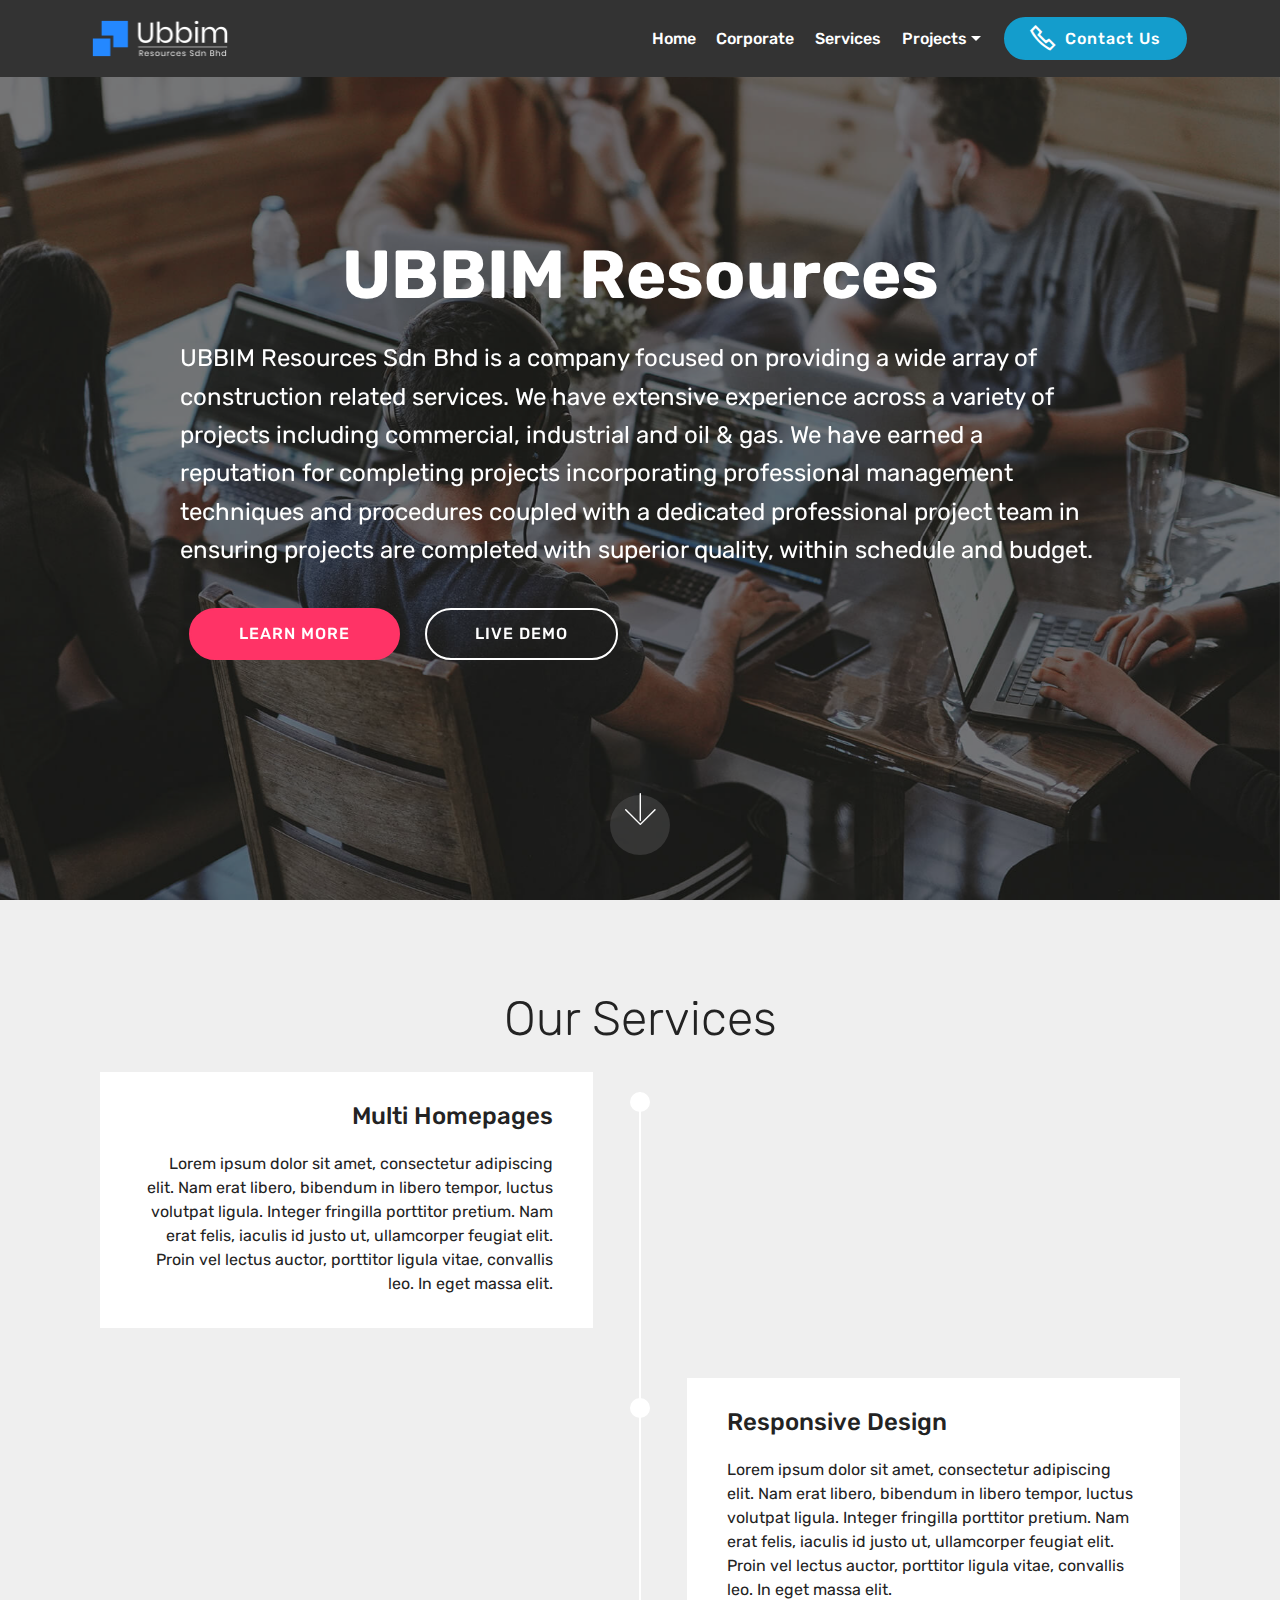
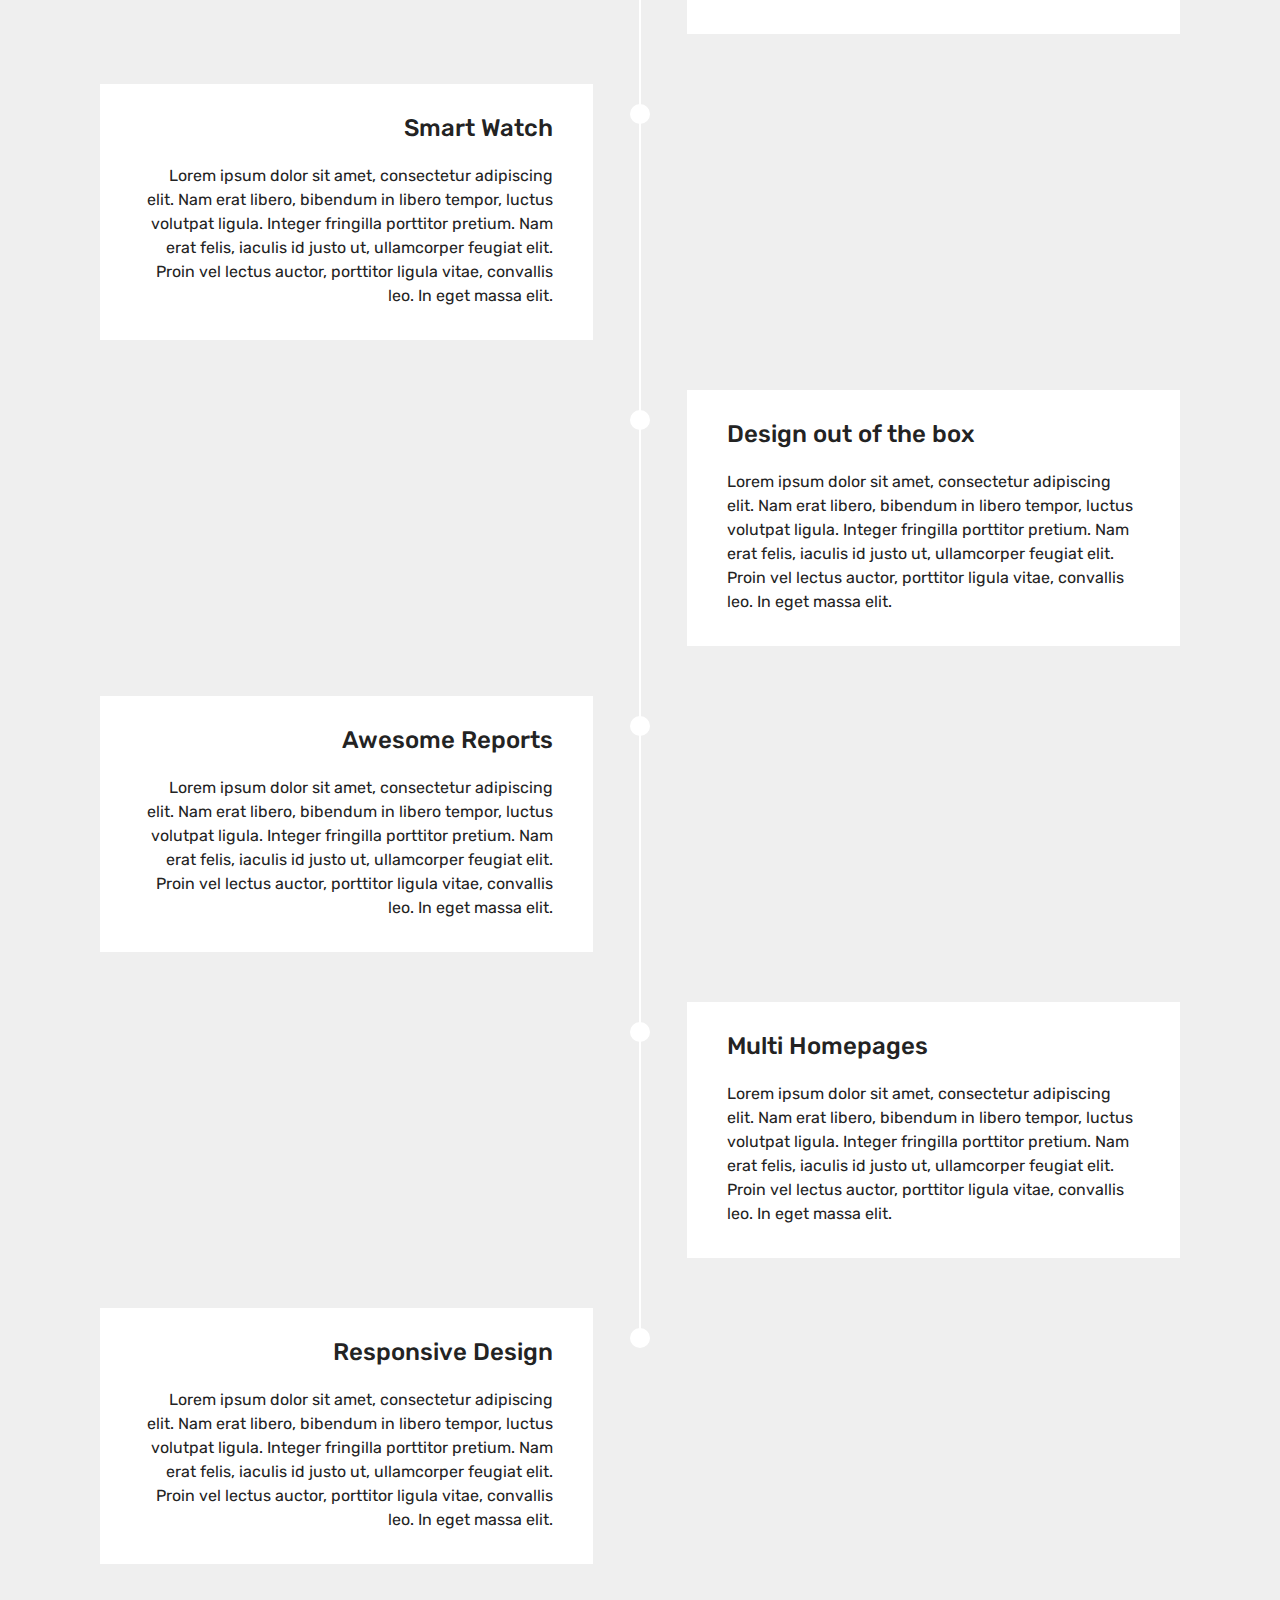
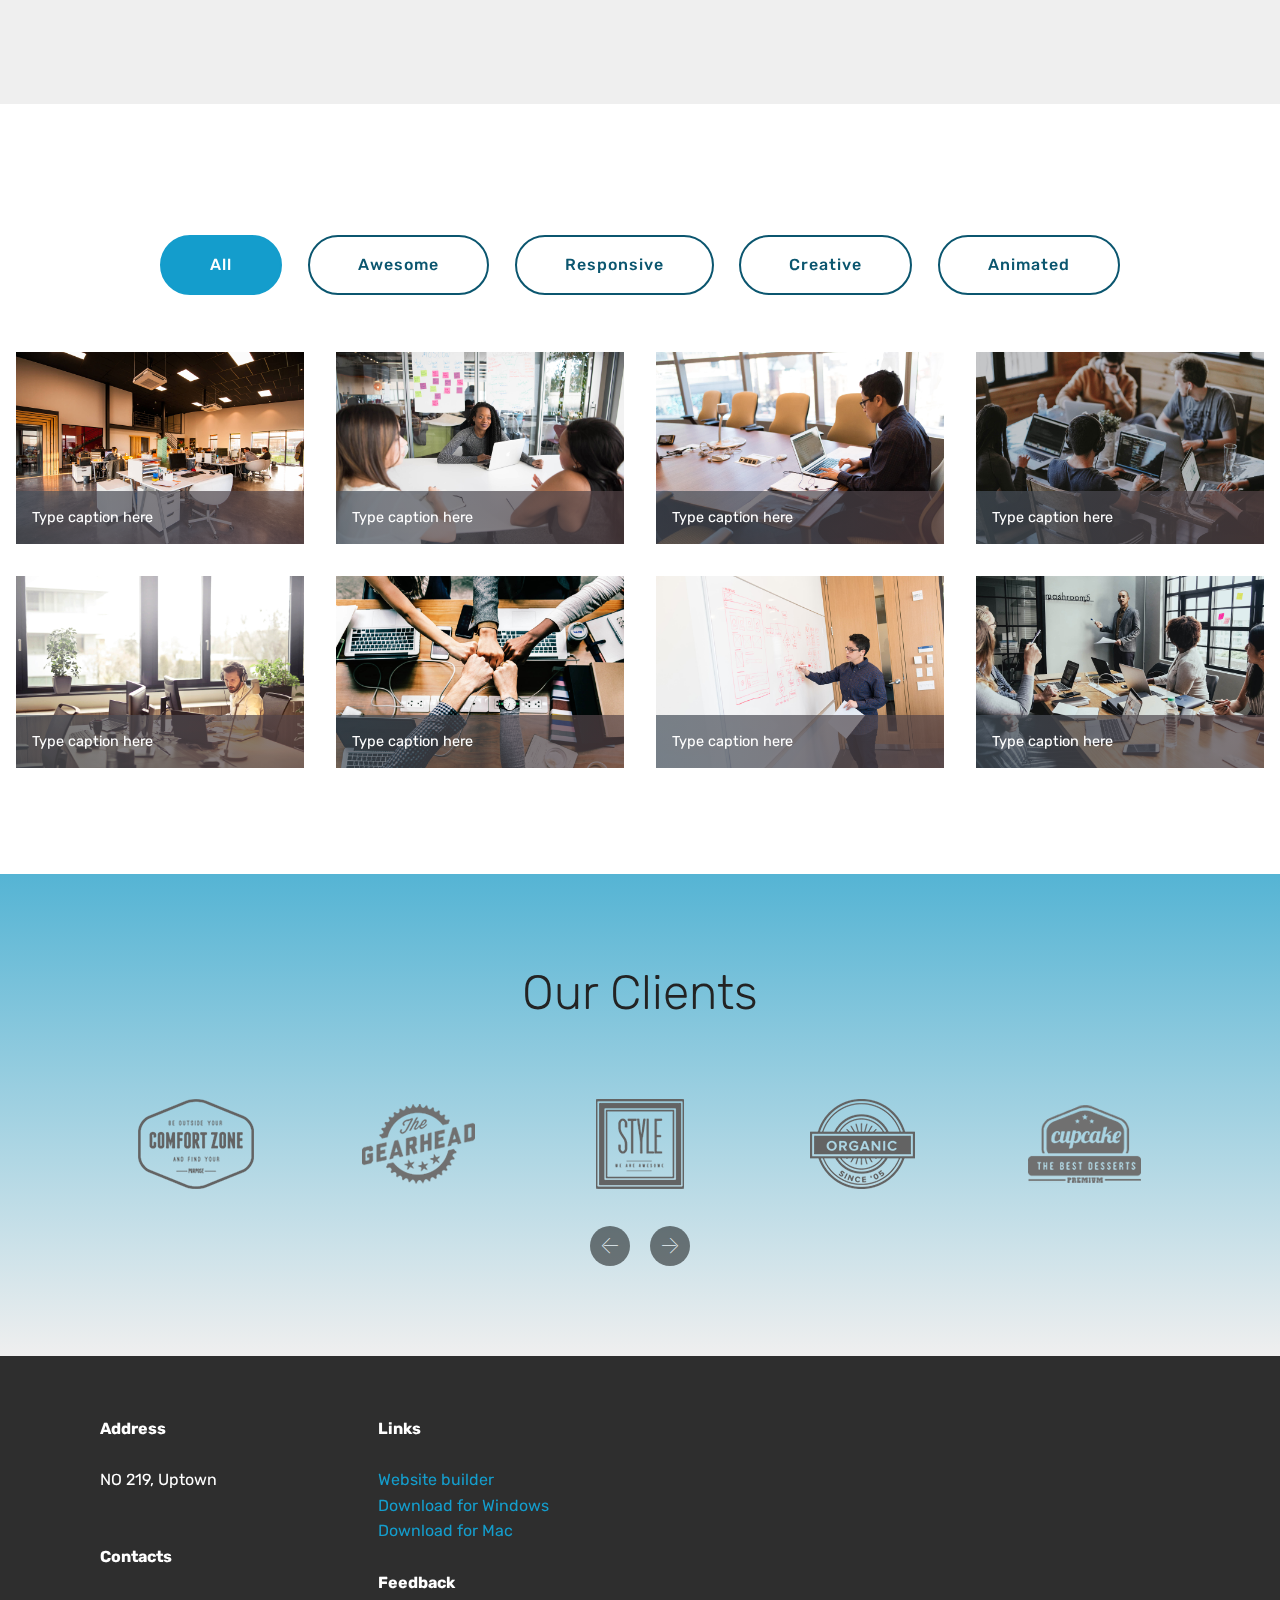
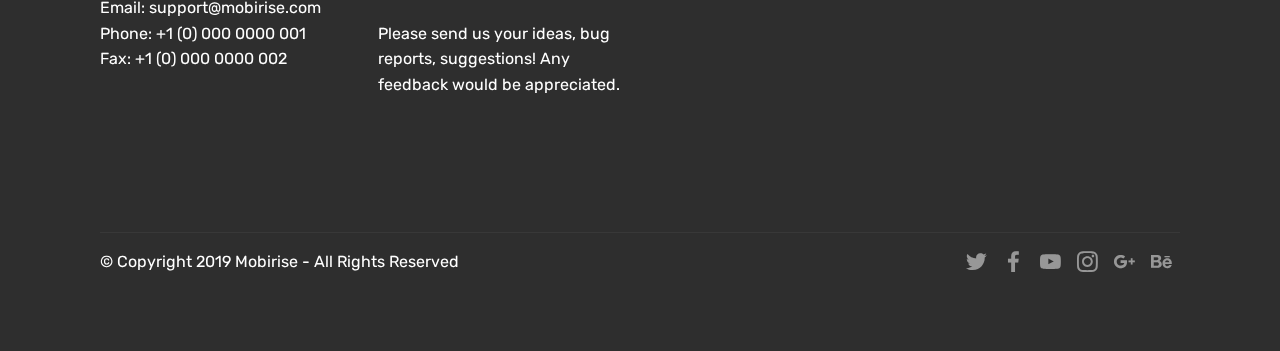
==== commit 6cf11ed4: "create github pages" ====
--- a/index.html
+++ b/index.html
@@ -1,10 +1,10 @@
 <!DOCTYPE html>
 <html  >
 <head>
-  <!-- Site made with Mobirise Website Builder v4.11.5, https://mobirise.com -->
+  <!-- Site made with Mobirise Website Builder v4.9.7, https://mobirise.com -->
   <meta charset="UTF-8">
   <meta http-equiv="X-UA-Compatible" content="IE=edge">
-  <meta name="generator" content="Mobirise v4.11.5, mobirise.com">
+  <meta name="generator" content="Mobirise v4.9.7, mobirise.com">
   <meta name="viewport" content="width=device-width, initial-scale=1, minimum-scale=1">
   <link rel="shortcut icon" href="assets/images/transparent-1-322x122.png" type="image/x-icon">
   <meta name="description" content="UBBIM Resources Sdn Bhd">
@@ -12,15 +12,15 @@
   <title>Home</title>
   <link rel="stylesheet" href="assets/web/assets/mobirise-icons/mobirise-icons.css">
   <link rel="stylesheet" href="assets/web/assets/mobirise-icons2/mobirise2.css">
+  <link rel="stylesheet" href="assets/tether/tether.min.css">
   <link rel="stylesheet" href="assets/bootstrap/css/bootstrap.min.css">
   <link rel="stylesheet" href="assets/bootstrap/css/bootstrap-grid.min.css">
   <link rel="stylesheet" href="assets/bootstrap/css/bootstrap-reboot.min.css">
   <link rel="stylesheet" href="assets/dropdown/css/style.css">
-  <link rel="stylesheet" href="assets/tether/tether.min.css">
   <link rel="stylesheet" href="assets/socicon/css/styles.css">
   <link rel="stylesheet" href="assets/theme/css/style.css">
   <link rel="stylesheet" href="assets/gallery/style.css">
-  <link rel="preload" as="style" href="assets/mobirise/css/mbr-additional.css"><link rel="stylesheet" href="assets/mobirise/css/mbr-additional.css" type="text/css">
+  <link rel="stylesheet" href="assets/mobirise/css/mbr-additional.css" type="text/css">
   
   
   
@@ -71,7 +71,7 @@
     </nav>
 </section>
 
-<section class="engine"><a href="https://mobirise.info/v">html templates</a></section><section class="cid-s5xHI9mvhc mbr-fullscreen mbr-parallax-background" id="header2-2">
+<section class="engine"><a href="https://mobirise.info/d">website maker</a></section><section class="cid-s5xHI9mvhc mbr-fullscreen mbr-parallax-background" id="header2-2">
 
     
 
@@ -437,14 +437,13 @@
 
   <script src="assets/web/assets/jquery/jquery.min.js"></script>
   <script src="assets/popper/popper.min.js"></script>
+  <script src="assets/tether/tether.min.js"></script>
   <script src="assets/bootstrap/js/bootstrap.min.js"></script>
-  <script src="assets/smoothscroll/smooth-scroll.js"></script>
-  <script src="assets/dropdown/js/nav-dropdown.js"></script>
-  <script src="assets/dropdown/js/navbar-dropdown.js"></script>
+  <script src="assets/dropdown/js/script.min.js"></script>
   <script src="assets/touchswipe/jquery.touch-swipe.min.js"></script>
   <script src="assets/parallax/jarallax.min.js"></script>
-  <script src="assets/tether/tether.min.js"></script>
   <script src="assets/bootstrapcarouselswipe/bootstrap-carousel-swipe.js"></script>
+  <script src="assets/smoothscroll/smooth-scroll.js"></script>
   <script src="assets/vimeoplayer/jquery.mb.vimeo_player.js"></script>
   <script src="assets/mbr-clients-slider/mbr-clients-slider.js"></script>
   <script src="assets/masonry/masonry.pkgd.min.js"></script>
--- a/assets/web/assets/mobirise-icons/mobirise-icons.css
+++ b/assets/web/assets/mobirise-icons/mobirise-icons.css
@@ -7,7 +7,6 @@
     url('mobirise-icons.svg?spat4u#MobiriseIcons') format('svg');
   font-weight: normal;
   font-style: normal;
-  font-display: swap;
 }
 
 [class^="mbri-"], [class*=" mbri-"] {
--- a/assets/web/assets/mobirise-icons2/mobirise2.css
+++ b/assets/web/assets/mobirise-icons2/mobirise2.css
@@ -1,6 +1,5 @@
 @font-face {
   font-family: 'Moririse2';
-  font-display: swap;
   src:  url('mobirise2.eot?f2bix4');
   src:  url('mobirise2.eot?f2bix4#iefix') format('embedded-opentype'),
     url('mobirise2.ttf?f2bix4') format('truetype'),
--- a/assets/socicon/css/styles.css
+++ b/assets/socicon/css/styles.css
@@ -9,7 +9,7 @@
     url("../fonts/socicon.svg#socicon") format("svg");
   font-weight: normal;
   font-style: normal;
-  font-display:swap;
+
 }
 
 [data-icon]:before {
--- a/assets/theme/css/style.css
+++ b/assets/theme/css/style.css
@@ -5,10 +5,6 @@
 section {
   background-color: #eeeeee; }
 
-body {
-  font-style: normal;
-  line-height: 1.5; }
-
 section,
 .container,
 .container-fluid {
@@ -18,36 +14,8 @@
 a.mbr-iconfont:hover {
   text-decoration: none; }
 
-.article .lead p,
-.article .lead ul,
-.article .lead ol,
-.article .lead pre,
-.article .lead blockquote {
+.article .lead p, .article .lead ul, .article .lead ol, .article .lead pre, .article .lead blockquote {
   margin-bottom: 0; }
-
-ul,
-ol,
-pre,
-blockquote {
-  margin-bottom: 2.3125rem; }
-
-pre {
-  background: #f4f4f4;
-  padding: 10px 24px;
-  white-space: pre-wrap; }
-
-.inactive {
-  -webkit-user-select: none;
-  -moz-user-select: none;
-  -ms-user-select: none;
-  user-select: none;
-  pointer-events: none;
-  -webkit-user-drag: none;
-  user-drag: none; }
-
-.mbr-section__comments .row {
-  justify-content: center;
-  -webkit-justify-content: center; }
 
 a {
   font-style: normal;
@@ -62,39 +30,14 @@
 body {
   color: #232323; }
 
-h1,
-h2,
-h3,
-h4,
-h5,
-h6,
-.h1,
-.h2,
-.h3,
-.h4,
-.h5,
-.h6,
-.display-1,
-.display-2,
-.display-3,
-.display-4 {
+h1, h2, h3, h4, h5, h6,
+.h1, .h2, .h3, .h4, .h5, .h6,
+.display-1, .display-2, .display-3, .display-4 {
   line-height: 1;
   word-break: break-word;
   word-wrap: break-word; }
 
-.mbr-section-title {
-  font-style: normal;
-  line-height: 1.2; }
-
-.mbr-section-subtitle {
-  line-height: 1.3; }
-
-.mbr-text {
-  font-style: normal;
-  line-height: 1.6; }
-
-b,
-strong {
+b, strong {
   font-weight: bold; }
 
 blockquote {
@@ -107,7 +50,7 @@
   transition-delay: 9999s;
   transition-property: background-color, color; }
 
-textarea[type='hidden'] {
+textarea[type="hidden"] {
   display: none; }
 
 body {
@@ -155,11 +98,7 @@
   text-align: right; }
 
 @media (max-width: 767px) {
-  .align-left,
-  .align-center,
-  .align-right,
-  .mbr-section-btn,
-  .mbr-section-title {
+  .align-left, .align-center, .align-right, .mbr-section-btn, .mbr-section-title {
     text-align: center; } }
 /*! Font-weight  */
 .mbr-light {
@@ -241,17 +180,13 @@
 figure[mbr-media-size] {
   transition: width 0.1s; }
 
-.mbr-figure img,
-.mbr-figure iframe {
+.mbr-figure img, .mbr-figure iframe {
   display: block;
   width: 100%; }
 
 .card {
   background-color: transparent;
   border: none; }
-
-.card-box {
-  width: 100%; }
 
 .card-img {
   text-align: center;
@@ -271,8 +206,7 @@
 .media-container > div {
   max-width: 100%; }
 
-.mbr-figure img,
-.card-img img {
+.mbr-figure img, .card-img img {
   width: 100%; }
 
 @media (max-width: 991px) {
@@ -285,69 +219,21 @@
   .mbr-figure {
     width: 100% !important; } }
 /*! Buttons */
-.btn {
-  font-weight: 500;
-  border-width: 2px;
-  font-style: normal;
-  letter-spacing: 1px;
-  margin: .4rem .8rem;
-  white-space: normal;
-  -webkit-transition: all .3s ease-in-out;
-  -moz-transition: all .3s ease-in-out;
-  transition: all .3s ease-in-out;
-  display: inline-flex;
-  align-items: center;
-  justify-content: center;
-  word-break: break-word;
-  -webkit-align-items: center;
-  -webkit-justify-content: center;
-  display: -webkit-inline-flex; }
-
-.btn-sm {
-  font-weight: 500;
-  letter-spacing: 1px;
-  -webkit-transition: all .3s ease-in-out;
-  -moz-transition: all .3s ease-in-out;
-  transition: all .3s ease-in-out; }
-
-.btn-md {
-  font-weight: 500;
-  letter-spacing: 1px;
-  margin: .4rem .8rem !important;
-  -webkit-transition: all .3s ease-in-out;
-  -moz-transition: all .3s ease-in-out;
-  transition: all .3s ease-in-out; }
-
-.btn-lg {
-  font-weight: 500;
-  letter-spacing: 1px;
-  margin: .4rem .8rem !important;
-  -webkit-transition: all .3s ease-in-out;
-  -moz-transition: all .3s ease-in-out;
-  transition: all .3s ease-in-out; }
-
 .mbr-section-btn {
-  margin-left: -0.25rem;
-  margin-right: -0.25rem;
+  margin-left: -.25rem;
+  margin-right: -.25rem;
   font-size: 0; }
 
 nav .mbr-section-btn {
   margin-left: 0rem;
   margin-right: 0rem; }
 
-.btn-form {
-  border-radius: 0; }
-  .btn-form:hover {
-    cursor: pointer; }
-
 /*! Btn icon margin */
-.btn .mbr-iconfont,
-.btn.btn-sm .mbr-iconfont {
+.btn .mbr-iconfont, .btn.btn-sm .mbr-iconfont {
   cursor: pointer;
   margin-right: 0.5rem; }
 
-.btn.btn-md .mbr-iconfont,
-.btn.btn-md .mbr-iconfont {
+.btn.btn-md .mbr-iconfont, .btn.btn-md .mbr-iconfont {
   margin-right: 0.8rem; }
 
 .mbr-regular {
@@ -359,7 +245,7 @@
 .mbr-bold {
   font-weight: 700; }
 
-[type='submit'] {
+[type="submit"] {
   -webkit-appearance: none; }
 
 /*! Full-screen */
@@ -386,65 +272,7 @@
     width: 100%;
     height: 100%; }
 
-.mbr-overlay {
-  background-color: #000;
-  bottom: 0;
-  left: 0;
-  opacity: .5;
-  position: absolute;
-  right: 0;
-  top: 0;
-  z-index: 0;
-  pointer-events: none; }
-
 /* Form */
-blockquote {
-  font-style: italic;
-  padding: 10px 0 10px 20px;
-  font-size: 1.09rem;
-  position: relative;
-  border-width: 3px; }
-
-.form-control {
-  background-color: #f5f5f5;
-  box-shadow: none;
-  color: #565656;
-  line-height: 1.43;
-  min-height: 3.5em;
-  padding: 1.07em .5em; }
-  .form-control, .form-control:focus {
-    border: 1px solid #e8e8e8; }
-  .form-active .form-control:invalid {
-    border-color: red; }
-
-.form-control-label {
-  position: relative;
-  cursor: pointer;
-  margin-bottom: .357em;
-  padding: 0; }
-
-.alert {
-  color: #ffffff;
-  border-radius: 0;
-  border: 0;
-  font-size: .875rem;
-  line-height: 1.5;
-  margin-bottom: 1.875rem;
-  padding: 1.25rem;
-  position: relative; }
-  .alert.alert-form::after {
-    background-color: inherit;
-    bottom: -7px;
-    content: "";
-    display: block;
-    height: 14px;
-    left: 50%;
-    margin-left: -7px;
-    position: absolute;
-    transform: rotate(45deg);
-    width: 14px;
-    -webkit-transform: rotate(45deg); }
-
 .form-asterisk {
   font-family: initial;
   position: absolute;
@@ -452,27 +280,6 @@
   font-weight: normal; }
 
 /*! Scroll to top arrow */
-#scrollToTop a i:before {
-  content: '';
-  position: absolute;
-  height: 40%;
-  top: 25%;
-  background: #fff;
-  width: 2px;
-  left: calc(50% - 1px); }
-#scrollToTop a i:after {
-  content: '';
-  position: absolute;
-  display: block;
-  border-top: 2px solid #fff;
-  border-right: 2px solid #fff;
-  width: 40%;
-  height: 40%;
-  left: 30%;
-  bottom: 30%;
-  transform: rotate(135deg);
-  -webkit-transform: rotate(135deg); }
-
 .mbr-arrow-up {
   bottom: 25px;
   right: 90px;
@@ -494,7 +301,7 @@
   outline-style: none !important;
   position: relative;
   text-decoration: none;
-  transition: all 0.3s ease-in-out;
+  transition: all .3s ease-in-out;
   cursor: pointer;
   text-align: center; }
   .mbr-arrow-up a:hover {
@@ -507,7 +314,7 @@
   color: #fff; }
 
 .mbr-arrow-up-icon::before {
-  content: '\203a';
+  content: "\203a";
   display: inline-block;
   font-family: serif;
   font-size: 32px;
@@ -598,39 +405,22 @@
     display: -webkit-flex; }
   .menu .navbar-brand .navbar-logo img {
     display: -webkit-flex; }
-@media (min-width: 768px) and (max-width: 1023px) {
+@media (min-width: 768px) and (max-width: 991px) {
   .menu .navbar-toggleable-sm .navbar-nav {
     display: -webkit-box;
     display: -webkit-flex;
     display: -ms-flexbox; } }
-@media (max-width: 1023px) {
-  .menu .navbar-collapse {
-    max-height: 93.5vh; }
-    .menu .navbar-collapse.show {
-      overflow: auto; } }
-@media (min-width: 1024px) {
+@media (min-width: 992px) {
   .menu .navbar-nav.nav-dropdown {
     display: -webkit-flex; }
   .menu .navbar-toggleable-sm .navbar-collapse {
-    display: -webkit-flex !important; }
-  .menu .collapsed .navbar-collapse {
-    max-height: 93.5vh; }
-    .menu .collapsed .navbar-collapse.show {
-      overflow: auto; } }
+    display: -webkit-flex !important; } }
 @media (max-width: 767px) {
   .menu .navbar-collapse {
-    max-height: 80vh; } }
-
-/* Others*/
-.note-check a[data-value=Rubik] {
-  font-style: normal; }
-
-.mbr-arrow a {
-  color: #ffffff; }
-
-@media (max-width: 767px) {
-  .mbr-arrow {
-    display: none; } }
+    max-height: 80vh; }
+  .menu .dropdown-menu {
+    max-height: 60vh; } }
+
 .navbar {
   display: -webkit-flex;
   -webkit-flex-wrap: wrap;
@@ -640,10 +430,13 @@
 .navbar-collapse {
   -webkit-flex-basis: 100%;
   -webkit-flex-grow: 1;
-  -webkit-align-items: center; }
+  -webkit-align-items: center;
+  max-height: 93.5vh; }
+  .navbar-collapse.show {
+    overflow: auto; }
 
 .nav-dropdown .link {
-  padding: 0.667em 1.667em !important;
+  padding: .667em 1.667em !important;
   margin: 0 !important; }
 
 .nav {
@@ -677,11 +470,8 @@
 .media {
   display: -webkit-flex; }
 
-.form-group:focus {
-  outline: none; }
-
 .jq-selectbox__select {
-  padding: 1.07em 0.5em;
+  padding: 1.07em .5em;
   position: absolute;
   top: 0;
   left: 0;
@@ -697,366 +487,7 @@
   transform: translateY(-50%); }
 
 .jq-selectbox li {
-  padding: 1.07em 0.5em; }
-
-input[type='range'] {
-  padding-left: 0 !important;
-  padding-right: 0 !important; }
-
-.modal-dialog,
-.modal-content {
-  height: 100%; }
-
-.modal-dialog .carousel-inner {
-  height: calc(100vh - 1.75rem); }
-  @media (max-width: 575px) {
-    .modal-dialog .carousel-inner {
-      height: calc(100vh - 1rem); } }
-
-.carousel-item {
-  text-align: center; }
-
-.carousel-item img {
-  margin: auto; }
-
-.navbar-toggler {
-  -webkit-align-self: flex-start;
-  -ms-flex-item-align: start;
-  align-self: flex-start;
-  padding: 0.25rem 0.75rem;
-  font-size: 1.25rem;
-  line-height: 1;
-  background: transparent;
-  border: 1px solid transparent;
-  -webkit-border-radius: 0.25rem;
-  border-radius: 0.25rem; }
-
-.navbar-toggler:focus,
-.navbar-toggler:hover {
-  text-decoration: none; }
-
-.navbar-toggler-icon {
-  display: inline-block;
-  width: 1.5em;
-  height: 1.5em;
-  vertical-align: middle;
-  content: '';
-  background: no-repeat center center;
-  -webkit-background-size: 100% 100%;
-  -o-background-size: 100% 100%;
-  background-size: 100% 100%; }
-
-.navbar-toggler-left {
-  position: absolute;
-  left: 1rem; }
-
-.navbar-toggler-right {
-  position: absolute;
-  right: 1rem; }
-
-@media (max-width: 575px) {
-  .navbar-toggleable .navbar-nav .dropdown-menu {
-    position: static;
-    float: none; }
-
-  .navbar-toggleable > .container {
-    padding-right: 0;
-    padding-left: 0; } }
-@media (min-width: 576px) {
-  .navbar-toggleable {
-    -webkit-box-orient: horizontal;
-    -webkit-box-direction: normal;
-    -webkit-flex-direction: row;
-    -ms-flex-direction: row;
-    flex-direction: row;
-    -webkit-flex-wrap: nowrap;
-    -ms-flex-wrap: nowrap;
-    flex-wrap: nowrap;
-    -webkit-box-align: center;
-    -webkit-align-items: center;
-    -ms-flex-align: center;
-    align-items: center; }
-
-  .navbar-toggleable .navbar-nav {
-    -webkit-box-orient: horizontal;
-    -webkit-box-direction: normal;
-    -webkit-flex-direction: row;
-    -ms-flex-direction: row;
-    flex-direction: row; }
-
-  .navbar-toggleable .navbar-nav .nav-link {
-    padding-right: 0.5rem;
-    padding-left: 0.5rem; }
-
-  .navbar-toggleable > .container {
-    display: -webkit-box;
-    display: -webkit-flex;
-    display: -ms-flexbox;
-    display: flex;
-    -webkit-flex-wrap: nowrap;
-    -ms-flex-wrap: nowrap;
-    flex-wrap: nowrap;
-    -webkit-box-align: center;
-    -webkit-align-items: center;
-    -ms-flex-align: center;
-    align-items: center; }
-
-  .navbar-toggleable .navbar-collapse {
-    display: -webkit-box !important;
-    display: -webkit-flex !important;
-    display: -ms-flexbox !important;
-    display: flex !important;
-    width: 100%; }
-
-  .navbar-toggleable .navbar-toggler {
-    display: none; } }
-@media (max-width: 767px) {
-  .navbar-toggleable-sm .navbar-nav .dropdown-menu {
-    position: static;
-    float: none; }
-
-  .navbar-toggleable-sm > .container {
-    padding-right: 0;
-    padding-left: 0; } }
-@media (min-width: 768px) {
-  .navbar-toggleable-sm {
-    -webkit-box-orient: horizontal;
-    -webkit-box-direction: normal;
-    -webkit-flex-direction: row;
-    -ms-flex-direction: row;
-    flex-direction: row;
-    -webkit-flex-wrap: nowrap;
-    -ms-flex-wrap: nowrap;
-    flex-wrap: nowrap;
-    -webkit-box-align: center;
-    -webkit-align-items: center;
-    -ms-flex-align: center;
-    align-items: center; }
-
-  .navbar-toggleable-sm .navbar-nav {
-    -webkit-box-orient: horizontal;
-    -webkit-box-direction: normal;
-    -webkit-flex-direction: row;
-    -ms-flex-direction: row;
-    flex-direction: row; }
-
-  .navbar-toggleable-sm .navbar-nav .nav-link {
-    padding-right: 0.5rem;
-    padding-left: 0.5rem; }
-
-  .navbar-toggleable-sm > .container {
-    display: -webkit-box;
-    display: -webkit-flex;
-    display: -ms-flexbox;
-    display: flex;
-    -webkit-flex-wrap: nowrap;
-    -ms-flex-wrap: nowrap;
-    flex-wrap: nowrap;
-    -webkit-box-align: center;
-    -webkit-align-items: center;
-    -ms-flex-align: center;
-    align-items: center; }
-
-  .navbar-toggleable-sm .navbar-collapse {
-    display: none;
-    width: 100%; }
-
-  .navbar-toggleable-sm .navbar-toggler {
-    display: none; } }
-@media (max-width: 1023px) {
-  .navbar-toggleable-md .navbar-nav .dropdown-menu {
-    position: static;
-    float: none; }
-
-  .navbar-toggleable-md > .container {
-    padding-right: 0;
-    padding-left: 0; } }
-@media (min-width: 1024px) {
-  .navbar-toggleable-md {
-    -webkit-box-orient: horizontal;
-    -webkit-box-direction: normal;
-    -webkit-flex-direction: row;
-    -ms-flex-direction: row;
-    flex-direction: row;
-    -webkit-flex-wrap: nowrap;
-    -ms-flex-wrap: nowrap;
-    flex-wrap: nowrap;
-    -webkit-box-align: center;
-    -webkit-align-items: center;
-    -ms-flex-align: center;
-    align-items: center; }
-
-  .navbar-toggleable-md .navbar-nav {
-    -webkit-box-orient: horizontal;
-    -webkit-box-direction: normal;
-    -webkit-flex-direction: row;
-    -ms-flex-direction: row;
-    flex-direction: row; }
-
-  .navbar-toggleable-md .navbar-nav .nav-link {
-    padding-right: 0.5rem;
-    padding-left: 0.5rem; }
-
-  .navbar-toggleable-md > .container {
-    display: -webkit-box;
-    display: -webkit-flex;
-    display: -ms-flexbox;
-    display: flex;
-    -webkit-flex-wrap: nowrap;
-    -ms-flex-wrap: nowrap;
-    flex-wrap: nowrap;
-    -webkit-box-align: center;
-    -webkit-align-items: center;
-    -ms-flex-align: center;
-    align-items: center; }
-
-  .navbar-toggleable-md .navbar-collapse {
-    display: -webkit-box !important;
-    display: -webkit-flex !important;
-    display: -ms-flexbox !important;
-    display: flex !important;
-    width: 100%; }
-
-  .navbar-toggleable-md .navbar-toggler {
-    display: none; } }
-@media (max-width: 1199px) {
-  .navbar-toggleable-lg .navbar-nav .dropdown-menu {
-    position: static;
-    float: none; }
-
-  .navbar-toggleable-lg > .container {
-    padding-right: 0;
-    padding-left: 0; } }
-@media (min-width: 1200px) {
-  .navbar-toggleable-lg {
-    -webkit-box-orient: horizontal;
-    -webkit-box-direction: normal;
-    -webkit-flex-direction: row;
-    -ms-flex-direction: row;
-    flex-direction: row;
-    -webkit-flex-wrap: nowrap;
-    -ms-flex-wrap: nowrap;
-    flex-wrap: nowrap;
-    -webkit-box-align: center;
-    -webkit-align-items: center;
-    -ms-flex-align: center;
-    align-items: center; }
-
-  .navbar-toggleable-lg .navbar-nav {
-    -webkit-box-orient: horizontal;
-    -webkit-box-direction: normal;
-    -webkit-flex-direction: row;
-    -ms-flex-direction: row;
-    flex-direction: row; }
-
-  .navbar-toggleable-lg .navbar-nav .nav-link {
-    padding-right: 0.5rem;
-    padding-left: 0.5rem; }
-
-  .navbar-toggleable-lg > .container {
-    display: -webkit-box;
-    display: -webkit-flex;
-    display: -ms-flexbox;
-    display: flex;
-    -webkit-flex-wrap: nowrap;
-    -ms-flex-wrap: nowrap;
-    flex-wrap: nowrap;
-    -webkit-box-align: center;
-    -webkit-align-items: center;
-    -ms-flex-align: center;
-    align-items: center; }
-
-  .navbar-toggleable-lg .navbar-collapse {
-    display: -webkit-box !important;
-    display: -webkit-flex !important;
-    display: -ms-flexbox !important;
-    display: flex !important;
-    width: 100%; }
-
-  .navbar-toggleable-lg .navbar-toggler {
-    display: none; } }
-.navbar-toggleable-xl {
-  -webkit-box-orient: horizontal;
-  -webkit-box-direction: normal;
-  -webkit-flex-direction: row;
-  -ms-flex-direction: row;
-  flex-direction: row;
-  -webkit-flex-wrap: nowrap;
-  -ms-flex-wrap: nowrap;
-  flex-wrap: nowrap;
-  -webkit-box-align: center;
-  -webkit-align-items: center;
-  -ms-flex-align: center;
-  align-items: center; }
-
-.navbar-toggleable-xl .navbar-nav .dropdown-menu {
-  position: static;
-  float: none; }
-
-.navbar-toggleable-xl > .container {
-  padding-right: 0;
-  padding-left: 0; }
-
-.navbar-toggleable-xl .navbar-nav {
-  -webkit-box-orient: horizontal;
-  -webkit-box-direction: normal;
-  -webkit-flex-direction: row;
-  -ms-flex-direction: row;
-  flex-direction: row; }
-
-.navbar-toggleable-xl .navbar-nav .nav-link {
-  padding-right: 0.5rem;
-  padding-left: 0.5rem; }
-
-.navbar-toggleable-xl > .container {
-  display: -webkit-box;
-  display: -webkit-flex;
-  display: -ms-flexbox;
-  display: flex;
-  -webkit-flex-wrap: nowrap;
-  -ms-flex-wrap: nowrap;
-  flex-wrap: nowrap;
-  -webkit-box-align: center;
-  -webkit-align-items: center;
-  -ms-flex-align: center;
-  align-items: center; }
-
-.navbar-toggleable-xl .navbar-collapse {
-  display: -webkit-box !important;
-  display: -webkit-flex !important;
-  display: -ms-flexbox !important;
-  display: flex !important;
-  width: 100%; }
-
-.navbar-toggleable-xl .navbar-toggler {
-  display: none; }
-
-.card-img {
-  width: auto; }
-
-.menu .navbar.collapsed:not(.beta-menu) {
-  flex-direction: column;
-  -webkit-flex-direction: column; }
-
-.carousel-item.active,
-.carousel-item-next,
-.carousel-item-prev {
-  display: -webkit-box;
-  display: -webkit-flex;
-  display: -ms-flexbox;
-  display: flex; }
-
-.note-air-layout .dropup .dropdown-menu,
-.note-air-layout .navbar-fixed-bottom .dropdown .dropdown-menu {
-  bottom: initial !important; }
-
-html,
-body {
-  height: auto;
-  min-height: 100vh; }
-
-.dropup .dropdown-toggle::after {
-  display: none; }
+  padding: 1.07em .5em; }
 
 /*# sourceMappingURL=style.css.map */
 .engine {
--- a/assets/gallery/style.css
+++ b/assets/gallery/style.css
@@ -257,15 +257,25 @@
   height: 15px;
   margin: 3px;
   background: #1b1b1b;
+  border: 0;
   opacity: .5; }
 
 .carousel-indicators .active {
+  border: 4px solid #1b1b1b;
   background: #fff; }
 
 .carousel-indicators li {
   max-width: 15px;
   max-height: 15px;
-  border-radius: 50%; }
+  margin: 3px;
+  background: #1b1b1b;
+  border: 0;
+  border-radius: 50%;
+  opacity: .5; }
+
+.carousel-indicators li.active {
+  border: 4px solid #1b1b1b;
+  background: #fff; }
 
 .container .carousel-indicators {
   margin-bottom: 3px; }
@@ -281,14 +291,15 @@
     padding-right: 2.5rem; } }
 .mbr-slider .carousel-indicators .active,
 .mbr-slider .carousel-indicators li {
-  width: 7px;
-  height: 7px;
+  width: 20px;
+  height: 20px;
   margin: 3px;
   background: #1b1b1b;
+  border: 0;
+  opacity: .5; }
+
+.mbr-slider .carousel-indicators .active {
   border: 4px solid #1b1b1b;
-  opacity: .5; }
-
-.mbr-slider .carousel-indicators .active {
   background: #fff; }
 
 @media (max-width: 767px) {
--- a/assets/mobirise/css/mbr-additional.css
+++ b/assets/mobirise/css/mbr-additional.css
@@ -1,16 +1,27 @@
-@import url(https://fonts.googleapis.com/css?family=Rubik:300,300i,400,400i,500,500i,700,700i,900,900i&display=swap);
+@import url(https://fonts.googleapis.com/css?family=Rubik:300,300i,400,400i,500,500i,700,700i,900,900i);
 
 
 
 
 
 body {
-  font-family: Rubik;
+  font-style: normal;
+  line-height: 1.5;
+}
+.mbr-section-title {
+  font-style: normal;
+  line-height: 1.2;
+}
+.mbr-section-subtitle {
+  line-height: 1.3;
+}
+.mbr-text {
+  font-style: normal;
+  line-height: 1.6;
 }
 .display-1 {
   font-family: 'Rubik', sans-serif;
   font-size: 4.25rem;
-  font-display: swap;
 }
 .display-1 > .mbr-iconfont {
   font-size: 6.8rem;
@@ -18,7 +29,6 @@
 .display-2 {
   font-family: 'Rubik', sans-serif;
   font-size: 3rem;
-  font-display: swap;
 }
 .display-2 > .mbr-iconfont {
   font-size: 4.8rem;
@@ -26,7 +36,6 @@
 .display-4 {
   font-family: 'Rubik', sans-serif;
   font-size: 1rem;
-  font-display: swap;
 }
 .display-4 > .mbr-iconfont {
   font-size: 1.6rem;
@@ -34,7 +43,6 @@
 .display-5 {
   font-family: 'Rubik', sans-serif;
   font-size: 1.5rem;
-  font-display: swap;
 }
 .display-5 > .mbr-iconfont {
   font-size: 2.4rem;
@@ -42,7 +50,6 @@
 .display-7 {
   font-family: 'Rubik', sans-serif;
   font-size: 1rem;
-  font-display: swap;
 }
 .display-7 > .mbr-iconfont {
   font-size: 1.6rem;
@@ -76,18 +83,51 @@
 }
 /* Buttons */
 .btn {
+  font-weight: 500;
+  border-width: 2px;
+  font-style: normal;
+  letter-spacing: 1px;
+  margin: .4rem .8rem;
+  white-space: normal;
+  -webkit-transition: all 0.3s ease-in-out;
+  -moz-transition: all 0.3s ease-in-out;
+  transition: all 0.3s ease-in-out;
+  display: inline-flex;
+  align-items: center;
+  justify-content: center;
+  word-break: break-word;
+  -webkit-align-items: center;
+  -webkit-justify-content: center;
+  display: -webkit-inline-flex;
   padding: 1rem 3rem;
   border-radius: 3px;
 }
 .btn-sm {
+  font-weight: 500;
+  letter-spacing: 1px;
+  -webkit-transition: all 0.3s ease-in-out;
+  -moz-transition: all 0.3s ease-in-out;
+  transition: all 0.3s ease-in-out;
   padding: 0.6rem 1.5rem;
   border-radius: 3px;
 }
 .btn-md {
+  font-weight: 500;
+  letter-spacing: 1px;
+  margin: .4rem .8rem !important;
+  -webkit-transition: all 0.3s ease-in-out;
+  -moz-transition: all 0.3s ease-in-out;
+  transition: all 0.3s ease-in-out;
   padding: 1rem 3rem;
   border-radius: 3px;
 }
 .btn-lg {
+  font-weight: 500;
+  letter-spacing: 1px;
+  margin: .4rem .8rem !important;
+  -webkit-transition: all 0.3s ease-in-out;
+  -moz-transition: all 0.3s ease-in-out;
+  transition: all 0.3s ease-in-out;
   padding: 1.2rem 3.2rem;
   border-radius: 3px;
 }
@@ -517,6 +557,12 @@
 .nav-tabs .nav-link {
   border-radius: 100px !important;
 }
+.btn-form {
+  border-radius: 0;
+}
+.btn-form:hover {
+  cursor: pointer;
+}
 a,
 a:hover {
   color: #149dcc;
@@ -545,16 +591,131 @@
 .scrollToTop_wraper {
   display: none;
 }
+#scrollToTop a i:before {
+  content: '';
+  position: absolute;
+  height: 40%;
+  top: 25%;
+  background: #fff;
+  width: 2px;
+  left: calc(50% - 1px);
+}
+#scrollToTop a i:after {
+  content: '';
+  position: absolute;
+  display: block;
+  border-top: 2px solid #fff;
+  border-right: 2px solid #fff;
+  width: 40%;
+  height: 40%;
+  left: 30%;
+  bottom: 30%;
+  transform: rotate(135deg);
+  -webkit-transform: rotate(135deg);
+}
+/* Others*/
+.note-check a[data-value=Rubik] {
+  font-style: normal;
+}
+.mbr-arrow a {
+  color: #ffffff;
+}
+@media (max-width: 767px) {
+  .mbr-arrow {
+    display: none;
+  }
+}
+.form-control-label {
+  position: relative;
+  cursor: pointer;
+  margin-bottom: .357em;
+  padding: 0;
+}
+.alert {
+  color: #ffffff;
+  border-radius: 0;
+  border: 0;
+  font-size: .875rem;
+  line-height: 1.5;
+  margin-bottom: 1.875rem;
+  padding: 1.25rem;
+  position: relative;
+}
+.alert.alert-form::after {
+  background-color: inherit;
+  bottom: -7px;
+  content: "";
+  display: block;
+  height: 14px;
+  left: 50%;
+  margin-left: -7px;
+  position: absolute;
+  transform: rotate(45deg);
+  width: 14px;
+  -webkit-transform: rotate(45deg);
+}
 .form-control {
+  background-color: #f5f5f5;
+  box-shadow: none;
+  color: #565656;
   font-family: 'Rubik', sans-serif;
   font-size: 1rem;
-  font-display: swap;
+  line-height: 1.43;
+  min-height: 3.5em;
+  padding: 1.07em .5em;
 }
 .form-control > .mbr-iconfont {
   font-size: 1.6rem;
 }
+.form-control,
+.form-control:focus {
+  border: 1px solid #e8e8e8;
+}
+.form-active .form-control:invalid {
+  border-color: red;
+}
+.mbr-overlay {
+  background-color: #000;
+  bottom: 0;
+  left: 0;
+  opacity: .5;
+  position: absolute;
+  right: 0;
+  top: 0;
+  z-index: 0;
+  pointer-events: none;
+}
 blockquote {
+  font-style: italic;
+  padding: 10px 0 10px 20px;
+  font-size: 1.09rem;
+  position: relative;
   border-color: #149dcc;
+  border-width: 3px;
+}
+ul,
+ol,
+pre,
+blockquote {
+  margin-bottom: 2.3125rem;
+}
+pre {
+  background: #f4f4f4;
+  padding: 10px 24px;
+  white-space: pre-wrap;
+}
+.inactive {
+  -webkit-user-select: none;
+  -moz-user-select: none;
+  -ms-user-select: none;
+  user-select: none;
+  pointer-events: none;
+  -webkit-user-drag: none;
+  user-drag: none;
+}
+.mbr-section__comments .row {
+  justify-content: center;
+  -webkit-justify-content: center;
 }
 /* Forms */
 .mbr-form .btn {
@@ -606,6 +767,33 @@
   .btn .mbr-iconfont {
     font-size: 1rem !important;
   }
+}
+/* Social block */
+.btn-social {
+  font-size: 20px;
+  border-radius: 50%;
+  padding: 0;
+  width: 44px;
+  height: 44px;
+  line-height: 44px;
+  text-align: center;
+  position: relative;
+  border: 2px solid #c0a375;
+  border-color: #149dcc;
+  color: #232323;
+  cursor: pointer;
+}
+.btn-social i {
+  top: 0;
+  line-height: 44px;
+  width: 44px;
+}
+.btn-social:hover {
+  color: #fff;
+  background: #149dcc;
+}
+.btn-social + .btn {
+  margin-left: .1rem;
 }
 /* Footer */
 .mbr-footer-content li::before,
@@ -649,9 +837,549 @@
 .header14 .form-inline button {
   border-radius: 100px !important;
 }
+.offset-1 {
+  margin-left: 8.33333%;
+}
+.offset-2 {
+  margin-left: 16.66667%;
+}
+.offset-3 {
+  margin-left: 25%;
+}
+.offset-4 {
+  margin-left: 33.33333%;
+}
+.offset-5 {
+  margin-left: 41.66667%;
+}
+.offset-6 {
+  margin-left: 50%;
+}
+.offset-7 {
+  margin-left: 58.33333%;
+}
+.offset-8 {
+  margin-left: 66.66667%;
+}
+.offset-9 {
+  margin-left: 75%;
+}
+.offset-10 {
+  margin-left: 83.33333%;
+}
+.offset-11 {
+  margin-left: 91.66667%;
+}
+@media (min-width: 576px) {
+  .offset-sm-0 {
+    margin-left: 0%;
+  }
+  .offset-sm-1 {
+    margin-left: 8.33333%;
+  }
+  .offset-sm-2 {
+    margin-left: 16.66667%;
+  }
+  .offset-sm-3 {
+    margin-left: 25%;
+  }
+  .offset-sm-4 {
+    margin-left: 33.33333%;
+  }
+  .offset-sm-5 {
+    margin-left: 41.66667%;
+  }
+  .offset-sm-6 {
+    margin-left: 50%;
+  }
+  .offset-sm-7 {
+    margin-left: 58.33333%;
+  }
+  .offset-sm-8 {
+    margin-left: 66.66667%;
+  }
+  .offset-sm-9 {
+    margin-left: 75%;
+  }
+  .offset-sm-10 {
+    margin-left: 83.33333%;
+  }
+  .offset-sm-11 {
+    margin-left: 91.66667%;
+  }
+}
+@media (min-width: 768px) {
+  .offset-md-0 {
+    margin-left: 0%;
+  }
+  .offset-md-1 {
+    margin-left: 8.33333%;
+  }
+  .offset-md-2 {
+    margin-left: 16.66667%;
+  }
+  .offset-md-3 {
+    margin-left: 25%;
+  }
+  .offset-md-4 {
+    margin-left: 33.33333%;
+  }
+  .offset-md-5 {
+    margin-left: 41.66667%;
+  }
+  .offset-md-6 {
+    margin-left: 50%;
+  }
+  .offset-md-7 {
+    margin-left: 58.33333%;
+  }
+  .offset-md-8 {
+    margin-left: 66.66667%;
+  }
+  .offset-md-9 {
+    margin-left: 75%;
+  }
+  .offset-md-10 {
+    margin-left: 83.33333%;
+  }
+  .offset-md-11 {
+    margin-left: 91.66667%;
+  }
+}
+@media (min-width: 992px) {
+  .offset-lg-0 {
+    margin-left: 0%;
+  }
+  .offset-lg-1 {
+    margin-left: 8.33333%;
+  }
+  .offset-lg-2 {
+    margin-left: 16.66667%;
+  }
+  .offset-lg-3 {
+    margin-left: 25%;
+  }
+  .offset-lg-4 {
+    margin-left: 33.33333%;
+  }
+  .offset-lg-5 {
+    margin-left: 41.66667%;
+  }
+  .offset-lg-6 {
+    margin-left: 50%;
+  }
+  .offset-lg-7 {
+    margin-left: 58.33333%;
+  }
+  .offset-lg-8 {
+    margin-left: 66.66667%;
+  }
+  .offset-lg-9 {
+    margin-left: 75%;
+  }
+  .offset-lg-10 {
+    margin-left: 83.33333%;
+  }
+  .offset-lg-11 {
+    margin-left: 91.66667%;
+  }
+}
+@media (min-width: 1200px) {
+  .offset-xl-0 {
+    margin-left: 0%;
+  }
+  .offset-xl-1 {
+    margin-left: 8.33333%;
+  }
+  .offset-xl-2 {
+    margin-left: 16.66667%;
+  }
+  .offset-xl-3 {
+    margin-left: 25%;
+  }
+  .offset-xl-4 {
+    margin-left: 33.33333%;
+  }
+  .offset-xl-5 {
+    margin-left: 41.66667%;
+  }
+  .offset-xl-6 {
+    margin-left: 50%;
+  }
+  .offset-xl-7 {
+    margin-left: 58.33333%;
+  }
+  .offset-xl-8 {
+    margin-left: 66.66667%;
+  }
+  .offset-xl-9 {
+    margin-left: 75%;
+  }
+  .offset-xl-10 {
+    margin-left: 83.33333%;
+  }
+  .offset-xl-11 {
+    margin-left: 91.66667%;
+  }
+}
+.navbar-toggler {
+  -webkit-align-self: flex-start;
+  -ms-flex-item-align: start;
+  align-self: flex-start;
+  padding: 0.25rem 0.75rem;
+  font-size: 1.25rem;
+  line-height: 1;
+  background: transparent;
+  border: 1px solid transparent;
+  -webkit-border-radius: 0.25rem;
+  border-radius: 0.25rem;
+}
+.navbar-toggler:focus,
+.navbar-toggler:hover {
+  text-decoration: none;
+}
+.navbar-toggler-icon {
+  display: inline-block;
+  width: 1.5em;
+  height: 1.5em;
+  vertical-align: middle;
+  content: "";
+  background: no-repeat center center;
+  -webkit-background-size: 100% 100%;
+  -o-background-size: 100% 100%;
+  background-size: 100% 100%;
+}
+.navbar-toggler-left {
+  position: absolute;
+  left: 1rem;
+}
+.navbar-toggler-right {
+  position: absolute;
+  right: 1rem;
+}
+@media (max-width: 575px) {
+  .navbar-toggleable .navbar-nav .dropdown-menu {
+    position: static;
+    float: none;
+  }
+  .navbar-toggleable > .container {
+    padding-right: 0;
+    padding-left: 0;
+  }
+}
+@media (min-width: 576px) {
+  .navbar-toggleable {
+    -webkit-box-orient: horizontal;
+    -webkit-box-direction: normal;
+    -webkit-flex-direction: row;
+    -ms-flex-direction: row;
+    flex-direction: row;
+    -webkit-flex-wrap: nowrap;
+    -ms-flex-wrap: nowrap;
+    flex-wrap: nowrap;
+    -webkit-box-align: center;
+    -webkit-align-items: center;
+    -ms-flex-align: center;
+    align-items: center;
+  }
+  .navbar-toggleable .navbar-nav {
+    -webkit-box-orient: horizontal;
+    -webkit-box-direction: normal;
+    -webkit-flex-direction: row;
+    -ms-flex-direction: row;
+    flex-direction: row;
+  }
+  .navbar-toggleable .navbar-nav .nav-link {
+    padding-right: .5rem;
+    padding-left: .5rem;
+  }
+  .navbar-toggleable > .container {
+    display: -webkit-box;
+    display: -webkit-flex;
+    display: -ms-flexbox;
+    display: flex;
+    -webkit-flex-wrap: nowrap;
+    -ms-flex-wrap: nowrap;
+    flex-wrap: nowrap;
+    -webkit-box-align: center;
+    -webkit-align-items: center;
+    -ms-flex-align: center;
+    align-items: center;
+  }
+  .navbar-toggleable .navbar-collapse {
+    display: -webkit-box !important;
+    display: -webkit-flex !important;
+    display: -ms-flexbox !important;
+    display: flex !important;
+    width: 100%;
+  }
+  .navbar-toggleable .navbar-toggler {
+    display: none;
+  }
+}
+@media (max-width: 767px) {
+  .navbar-toggleable-sm .navbar-nav .dropdown-menu {
+    position: static;
+    float: none;
+  }
+  .navbar-toggleable-sm > .container {
+    padding-right: 0;
+    padding-left: 0;
+  }
+}
+@media (min-width: 768px) {
+  .navbar-toggleable-sm {
+    -webkit-box-orient: horizontal;
+    -webkit-box-direction: normal;
+    -webkit-flex-direction: row;
+    -ms-flex-direction: row;
+    flex-direction: row;
+    -webkit-flex-wrap: nowrap;
+    -ms-flex-wrap: nowrap;
+    flex-wrap: nowrap;
+    -webkit-box-align: center;
+    -webkit-align-items: center;
+    -ms-flex-align: center;
+    align-items: center;
+  }
+  .navbar-toggleable-sm .navbar-nav {
+    -webkit-box-orient: horizontal;
+    -webkit-box-direction: normal;
+    -webkit-flex-direction: row;
+    -ms-flex-direction: row;
+    flex-direction: row;
+  }
+  .navbar-toggleable-sm .navbar-nav .nav-link {
+    padding-right: .5rem;
+    padding-left: .5rem;
+  }
+  .navbar-toggleable-sm > .container {
+    display: -webkit-box;
+    display: -webkit-flex;
+    display: -ms-flexbox;
+    display: flex;
+    -webkit-flex-wrap: nowrap;
+    -ms-flex-wrap: nowrap;
+    flex-wrap: nowrap;
+    -webkit-box-align: center;
+    -webkit-align-items: center;
+    -ms-flex-align: center;
+    align-items: center;
+  }
+  .navbar-toggleable-sm .navbar-collapse {
+    display: none;
+    width: 100%;
+  }
+  .navbar-toggleable-sm .navbar-toggler {
+    display: none;
+  }
+}
+@media (max-width: 991px) {
+  .navbar-toggleable-md .navbar-nav .dropdown-menu {
+    position: static;
+    float: none;
+  }
+  .navbar-toggleable-md > .container {
+    padding-right: 0;
+    padding-left: 0;
+  }
+}
+@media (min-width: 992px) {
+  .navbar-toggleable-md {
+    -webkit-box-orient: horizontal;
+    -webkit-box-direction: normal;
+    -webkit-flex-direction: row;
+    -ms-flex-direction: row;
+    flex-direction: row;
+    -webkit-flex-wrap: nowrap;
+    -ms-flex-wrap: nowrap;
+    flex-wrap: nowrap;
+    -webkit-box-align: center;
+    -webkit-align-items: center;
+    -ms-flex-align: center;
+    align-items: center;
+  }
+  .navbar-toggleable-md .navbar-nav {
+    -webkit-box-orient: horizontal;
+    -webkit-box-direction: normal;
+    -webkit-flex-direction: row;
+    -ms-flex-direction: row;
+    flex-direction: row;
+  }
+  .navbar-toggleable-md .navbar-nav .nav-link {
+    padding-right: .5rem;
+    padding-left: .5rem;
+  }
+  .navbar-toggleable-md > .container {
+    display: -webkit-box;
+    display: -webkit-flex;
+    display: -ms-flexbox;
+    display: flex;
+    -webkit-flex-wrap: nowrap;
+    -ms-flex-wrap: nowrap;
+    flex-wrap: nowrap;
+    -webkit-box-align: center;
+    -webkit-align-items: center;
+    -ms-flex-align: center;
+    align-items: center;
+  }
+  .navbar-toggleable-md .navbar-collapse {
+    display: -webkit-box !important;
+    display: -webkit-flex !important;
+    display: -ms-flexbox !important;
+    display: flex !important;
+    width: 100%;
+  }
+  .navbar-toggleable-md .navbar-toggler {
+    display: none;
+  }
+}
+@media (max-width: 1199px) {
+  .navbar-toggleable-lg .navbar-nav .dropdown-menu {
+    position: static;
+    float: none;
+  }
+  .navbar-toggleable-lg > .container {
+    padding-right: 0;
+    padding-left: 0;
+  }
+}
+@media (min-width: 1200px) {
+  .navbar-toggleable-lg {
+    -webkit-box-orient: horizontal;
+    -webkit-box-direction: normal;
+    -webkit-flex-direction: row;
+    -ms-flex-direction: row;
+    flex-direction: row;
+    -webkit-flex-wrap: nowrap;
+    -ms-flex-wrap: nowrap;
+    flex-wrap: nowrap;
+    -webkit-box-align: center;
+    -webkit-align-items: center;
+    -ms-flex-align: center;
+    align-items: center;
+  }
+  .navbar-toggleable-lg .navbar-nav {
+    -webkit-box-orient: horizontal;
+    -webkit-box-direction: normal;
+    -webkit-flex-direction: row;
+    -ms-flex-direction: row;
+    flex-direction: row;
+  }
+  .navbar-toggleable-lg .navbar-nav .nav-link {
+    padding-right: .5rem;
+    padding-left: .5rem;
+  }
+  .navbar-toggleable-lg > .container {
+    display: -webkit-box;
+    display: -webkit-flex;
+    display: -ms-flexbox;
+    display: flex;
+    -webkit-flex-wrap: nowrap;
+    -ms-flex-wrap: nowrap;
+    flex-wrap: nowrap;
+    -webkit-box-align: center;
+    -webkit-align-items: center;
+    -ms-flex-align: center;
+    align-items: center;
+  }
+  .navbar-toggleable-lg .navbar-collapse {
+    display: -webkit-box !important;
+    display: -webkit-flex !important;
+    display: -ms-flexbox !important;
+    display: flex !important;
+    width: 100%;
+  }
+  .navbar-toggleable-lg .navbar-toggler {
+    display: none;
+  }
+}
+.navbar-toggleable-xl {
+  -webkit-box-orient: horizontal;
+  -webkit-box-direction: normal;
+  -webkit-flex-direction: row;
+  -ms-flex-direction: row;
+  flex-direction: row;
+  -webkit-flex-wrap: nowrap;
+  -ms-flex-wrap: nowrap;
+  flex-wrap: nowrap;
+  -webkit-box-align: center;
+  -webkit-align-items: center;
+  -ms-flex-align: center;
+  align-items: center;
+}
+.navbar-toggleable-xl .navbar-nav .dropdown-menu {
+  position: static;
+  float: none;
+}
+.navbar-toggleable-xl > .container {
+  padding-right: 0;
+  padding-left: 0;
+}
+.navbar-toggleable-xl .navbar-nav {
+  -webkit-box-orient: horizontal;
+  -webkit-box-direction: normal;
+  -webkit-flex-direction: row;
+  -ms-flex-direction: row;
+  flex-direction: row;
+}
+.navbar-toggleable-xl .navbar-nav .nav-link {
+  padding-right: .5rem;
+  padding-left: .5rem;
+}
+.navbar-toggleable-xl > .container {
+  display: -webkit-box;
+  display: -webkit-flex;
+  display: -ms-flexbox;
+  display: flex;
+  -webkit-flex-wrap: nowrap;
+  -ms-flex-wrap: nowrap;
+  flex-wrap: nowrap;
+  -webkit-box-align: center;
+  -webkit-align-items: center;
+  -ms-flex-align: center;
+  align-items: center;
+}
+.navbar-toggleable-xl .navbar-collapse {
+  display: -webkit-box !important;
+  display: -webkit-flex !important;
+  display: -ms-flexbox !important;
+  display: flex !important;
+  width: 100%;
+}
+.navbar-toggleable-xl .navbar-toggler {
+  display: none;
+}
+.card-img {
+  width: auto;
+}
+.menu .navbar.collapsed:not(.beta-menu) {
+  flex-direction: column;
+  -webkit-flex-direction: column;
+}
+.carousel-item.active,
+.carousel-item-next,
+.carousel-item-prev {
+  display: -webkit-box;
+  display: -webkit-flex;
+  display: -ms-flexbox;
+  display: flex;
+}
+.note-air-layout .dropup .dropdown-menu,
+.note-air-layout .navbar-fixed-bottom .dropdown .dropdown-menu {
+  bottom: initial !important;
+}
+html,
+body {
+  height: auto;
+  min-height: 100vh;
+}
+.dropup .dropdown-toggle::after {
+  display: none;
+}
 @media screen and (-ms-high-contrast: active), (-ms-high-contrast: none) {
   .card-wrapper {
-    flex: auto !important;
+    flex: auto!important;
   }
 }
 .jq-selectbox li:hover,
@@ -659,56 +1387,11 @@
   background-color: #149dcc;
   color: #ffffff;
 }
-.jq-selectbox .jq-selectbox__trigger-arrow,
-.jq-number__spin.minus:after,
-.jq-number__spin.plus:after {
-  transition: 0.4s;
-  border-top-color: currentColor;
-  border-bottom-color: currentColor;
-}
-.jq-selectbox:hover .jq-selectbox__trigger-arrow,
-.jq-number__spin.minus:hover:after,
-.jq-number__spin.plus:hover:after {
+.jq-selectbox .jq-selectbox__trigger-arrow {
+  border-top-color: contrast(currentColor, #000000, #ffffff, 30%);
+}
+.jq-selectbox:hover .jq-selectbox__trigger-arrow {
   border-top-color: #149dcc;
-  border-bottom-color: #149dcc;
-}
-.xdsoft_datetimepicker .xdsoft_calendar td.xdsoft_default,
-.xdsoft_datetimepicker .xdsoft_calendar td.xdsoft_current,
-.xdsoft_datetimepicker .xdsoft_timepicker .xdsoft_time_box > div > div.xdsoft_current {
-  color: #ffffff !important;
-  background-color: #149dcc !important;
-  box-shadow: none !important;
-}
-.xdsoft_datetimepicker .xdsoft_calendar td:hover,
-.xdsoft_datetimepicker .xdsoft_timepicker .xdsoft_time_box > div > div:hover {
-  color: #ffffff !important;
-  background: #ff3366 !important;
-  box-shadow: none !important;
-}
-.lazy-bg {
-  background-image: none !important;
-}
-.lazy-placeholder:not(section),
-.lazy-none {
-  display: block;
-  position: relative;
-  padding-bottom: 56.25%;
-}
-iframe.lazy-placeholder,
-.lazy-placeholder:after {
-  content: '';
-  position: absolute;
-  width: 100px;
-  height: 100px;
-  background: transparent no-repeat center;
-  background-size: contain;
-  top: 50%;
-  left: 50%;
-  transform: translateX(-50%) translateY(-50%);
-  background-image: url("data:image/svg+xml;charset=UTF-8,%3csvg width='32' height='32' viewBox='0 0 64 64' xmlns='http://www.w3.org/2000/svg' stroke='%23149dcc' %3e%3cg fill='none' fill-rule='evenodd'%3e%3cg transform='translate(16 16)' stroke-width='2'%3e%3ccircle stroke-opacity='.5' cx='16' cy='16' r='16'/%3e%3cpath d='M32 16c0-9.94-8.06-16-16-16'%3e%3canimateTransform attributeName='transform' type='rotate' from='0 16 16' to='360 16 16' dur='1s' repeatCount='indefinite'/%3e%3c/path%3e%3c/g%3e%3c/g%3e%3c/svg%3e");
-}
-section.lazy-placeholder:after {
-  opacity: 0.3;
 }
 .cid-s5xIVsSihf .navbar {
   padding: .5rem 0;
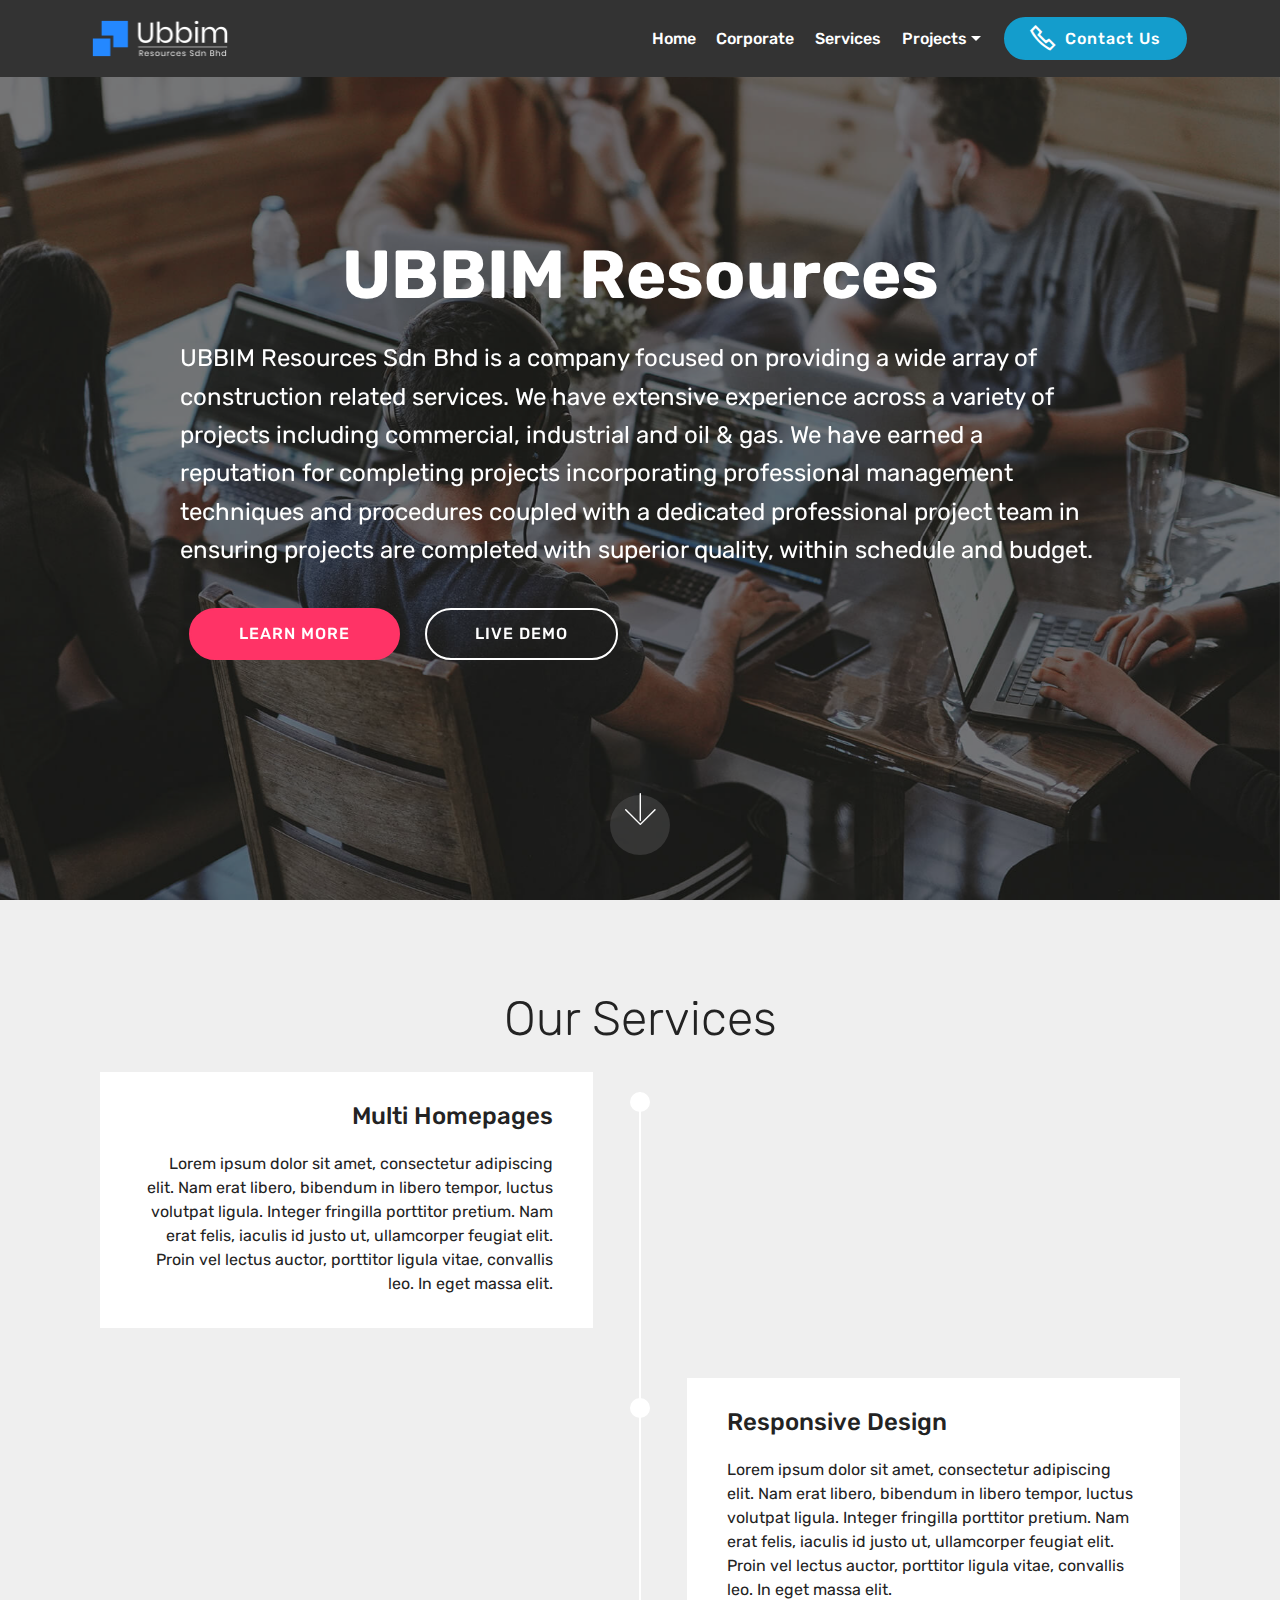
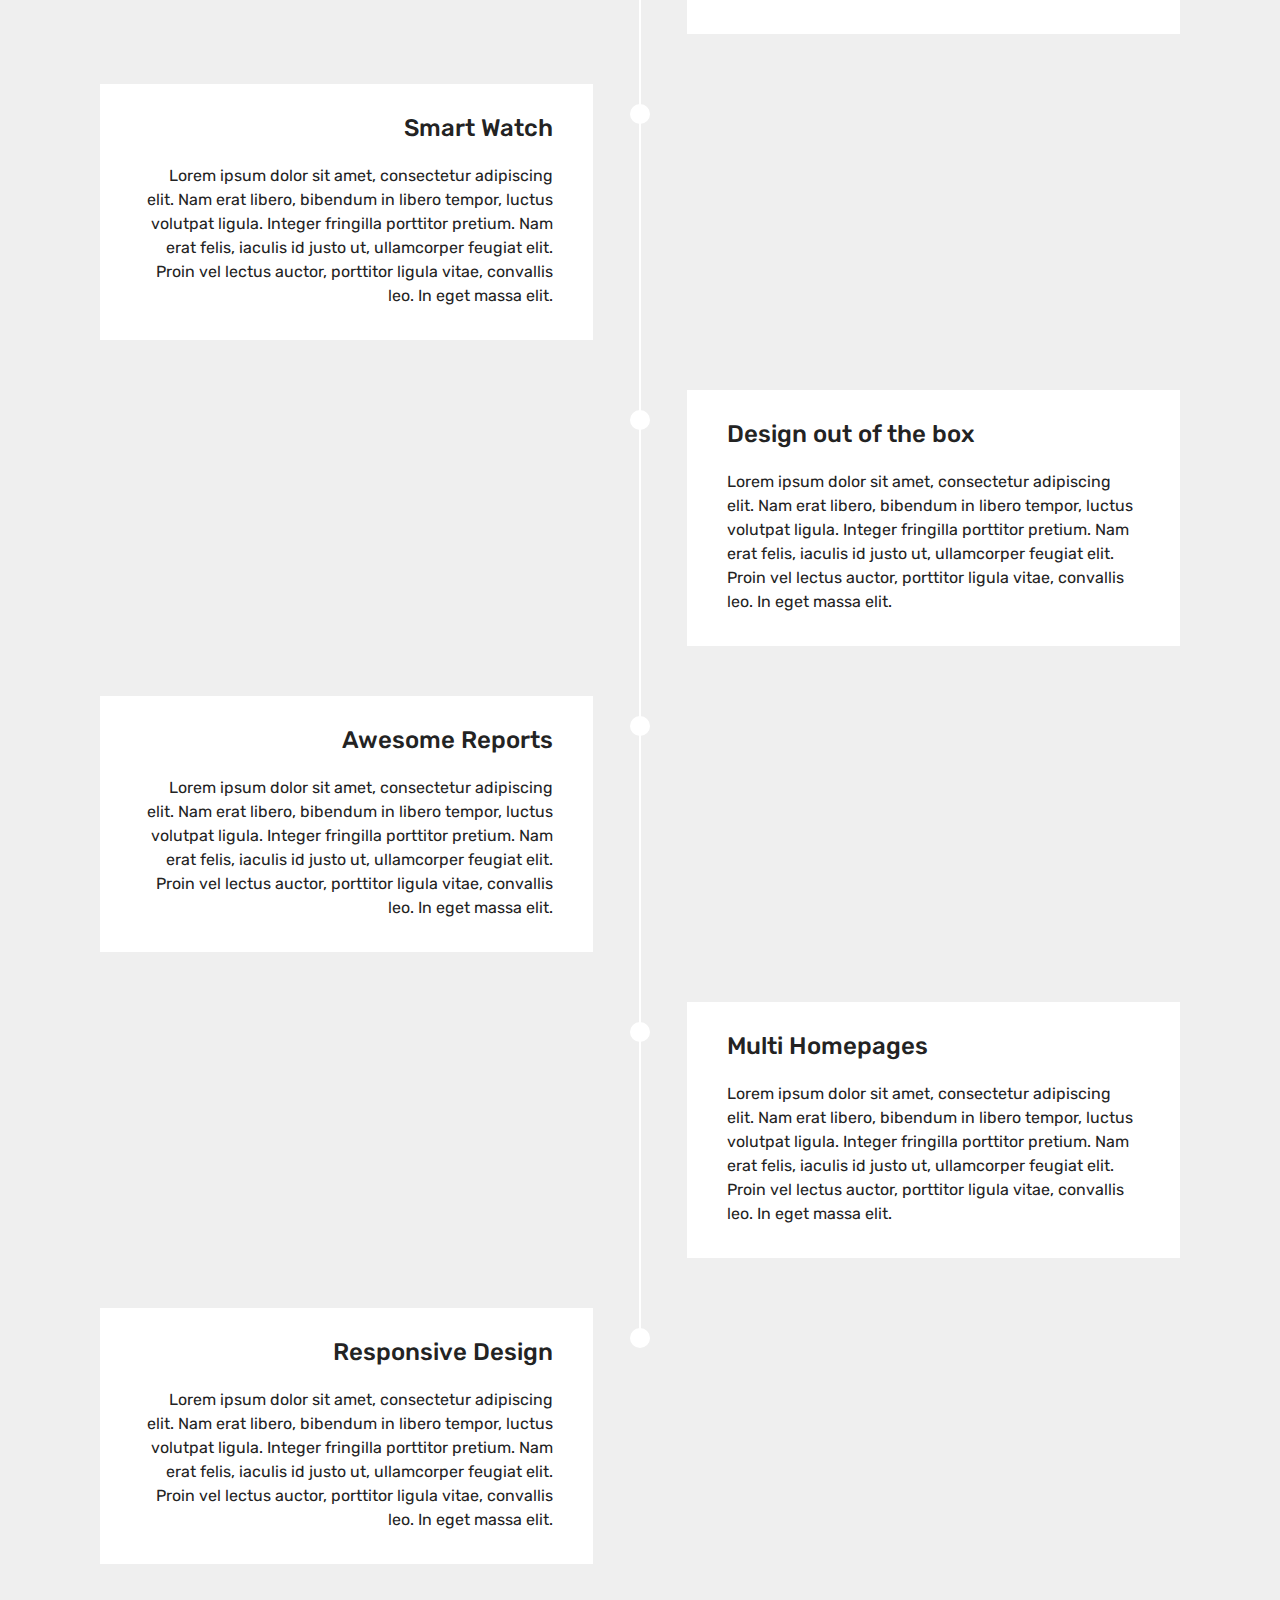
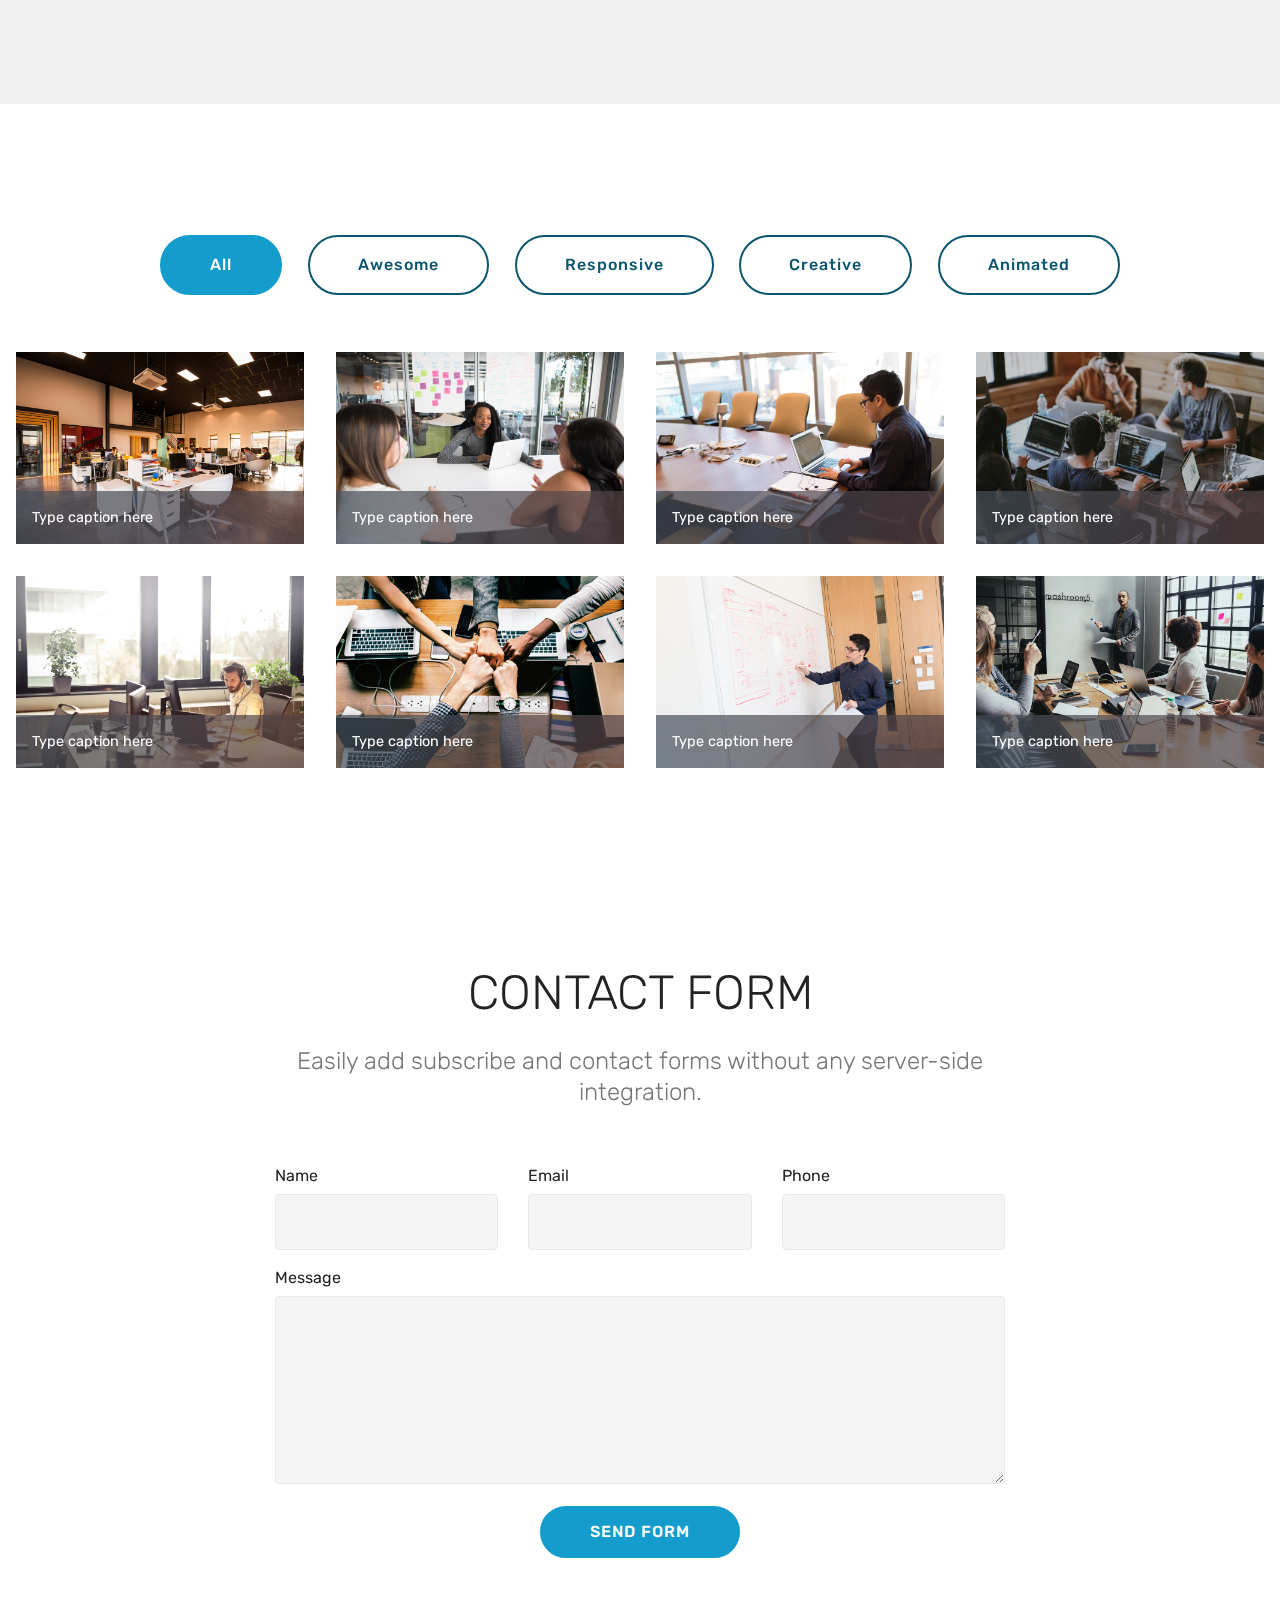
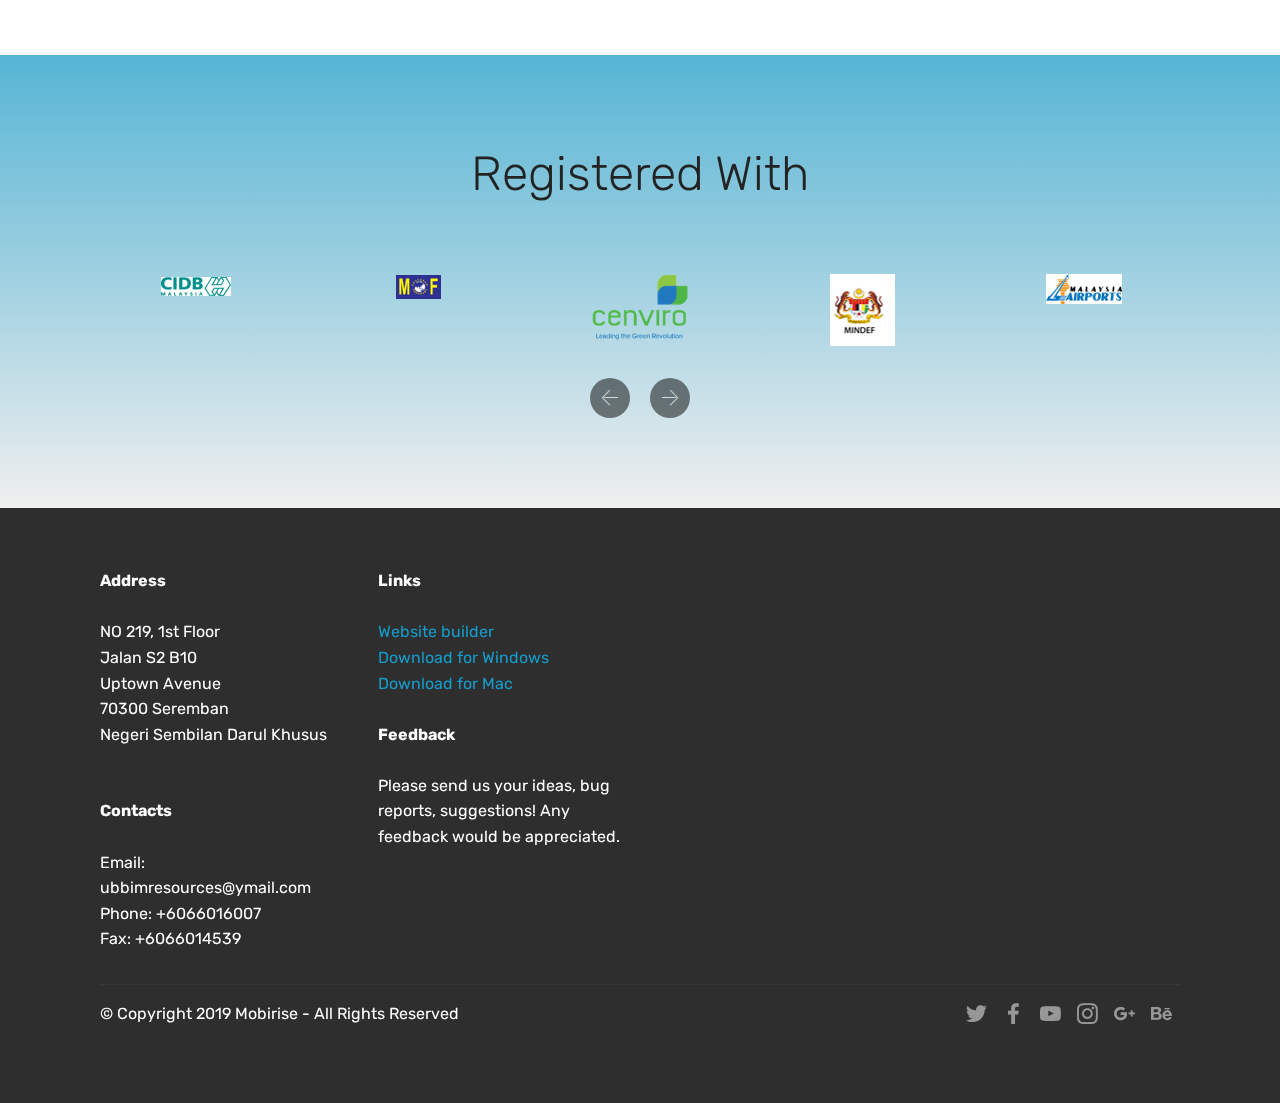
==== commit 14e4cb38: "create github pages" ====
--- a/index.html
+++ b/index.html
@@ -61,7 +61,7 @@
                         Corporate</a>
                 </li><li class="nav-item"><a class="nav-link link text-white display-4" href="https://mobirise.co">
                         
-                        Services</a></li><li class="nav-item dropdown"><a class="nav-link link text-white dropdown-toggle display-4" href="https://mobirise.co" data-toggle="dropdown-submenu">
+                        Services</a></li><li class="nav-item dropdown open"><a class="nav-link link text-white dropdown-toggle display-4" href="https://mobirise.co" data-toggle="dropdown-submenu" aria-expanded="true">
                         
                         Projects</a><div class="dropdown-menu"><a class="text-white dropdown-item display-4" href="https://mobirise.co">New Item</a></div></li></ul>
             <div class="navbar-buttons mbr-section-btn"><a class="btn btn-sm btn-primary display-4" href="https://mobirise.co"><span class="mobi-mbri mobi-mbri-phone mbr-iconfont mbr-iconfont-btn"></span>
@@ -71,7 +71,7 @@
     </nav>
 </section>
 
-<section class="engine"><a href="https://mobirise.info/d">website maker</a></section><section class="cid-s5xHI9mvhc mbr-fullscreen mbr-parallax-background" id="header2-2">
+<section class="engine"><a href="https://mobirise.info/s">free bootstrap themes</a></section><section class="cid-s5xHI9mvhc mbr-fullscreen mbr-parallax-background" id="header2-2">
 
     
 
@@ -267,6 +267,60 @@
 
 </section>
 
+<section class="mbr-section form1 cid-s8JQEoRJDQ" id="form1-n">
+
+    
+
+    
+    <div class="container">
+        <div class="row justify-content-center">
+            <div class="title col-12 col-lg-8">
+                <h2 class="mbr-section-title align-center pb-3 mbr-fonts-style display-2">
+                    CONTACT FORM
+                </h2>
+                <h3 class="mbr-section-subtitle align-center mbr-light pb-3 mbr-fonts-style display-5">
+                    Easily add subscribe and contact forms without any server-side integration.
+                </h3>
+            </div>
+        </div>
+    </div>
+    <div class="container">
+        <div class="row justify-content-center">
+            <div class="media-container-column col-lg-8" data-form-type="formoid">
+                <!---Formbuilder Form--->
+                <form action="https://mobirise.com/" method="POST" class="mbr-form form-with-styler" data-form-title="Mobirise Form"><input type="hidden" name="email" data-form-email="true" value="cFIaX1UL4T4fmKTnegwpKpRQR3GE5PmQ74aYRGl5DoN/tPX1BFllA/LWXeEatS+qQNMILwIZTpgLKibPFVH3YnQu5ehO2uGUtb6IYLry6iFVE3QSUt/WtY1kStMNVoRx">
+                    <div class="row row-sm-offset">
+                        <div hidden="hidden" data-form-alert="" class="alert alert-success col-12">Thanks for filling out the form!</div>
+                        <div hidden="hidden" data-form-alert-danger="" class="alert alert-danger col-12">
+                        </div>
+                    </div>
+                    <div class="dragArea row row-sm-offset">
+                        <div class="col-md-4  form-group" data-for="name">
+                            <label for="name-form1-n" class="form-control-label mbr-fonts-style display-7">Name</label>
+                            <input type="text" name="name" data-form-field="Name" required="required" class="form-control display-7" id="name-form1-n">
+                        </div>
+                        <div class="col-md-4  form-group" data-for="email">
+                            <label for="email-form1-n" class="form-control-label mbr-fonts-style display-7">Email</label>
+                            <input type="email" name="email" data-form-field="Email" required="required" class="form-control display-7" id="email-form1-n">
+                        </div>
+                        <div data-for="phone" class="col-md-4  form-group">
+                            <label for="phone-form1-n" class="form-control-label mbr-fonts-style display-7">Phone</label>
+                            <input type="tel" name="phone" data-form-field="Phone" class="form-control display-7" id="phone-form1-n">
+                        </div>
+                        <div data-for="message" class="col-md-12 form-group">
+                            <label for="message-form1-n" class="form-control-label mbr-fonts-style display-7">Message</label>
+                            <textarea name="message" data-form-field="Message" class="form-control display-7" id="message-form1-n"></textarea>
+                        </div>
+                        <div class="col-md-12 input-group-btn align-center">
+                            <button type="submit" class="btn btn-primary btn-form display-4">SEND FORM</button>
+                        </div>
+                    </div>
+                </form><!---Formbuilder Form--->
+            </div>
+        </div>
+    </div>
+</section>
+
 <section class="clients cid-s6EXZPhmhi" data-interval="false" id="clients-l">
       
 
@@ -274,9 +328,7 @@
         <div class="container mb-5">
             <div class="media-container-row">
                 <div class="col-12 align-center">
-                    <h2 class="mbr-section-title pb-3 mbr-fonts-style display-2">
-                        Our Clients
-                    </h2>
+                    <h2 class="mbr-section-title pb-3 mbr-fonts-style display-2">Registered With</h2>
                     
                 </div>
             </div>
@@ -284,7 +336,7 @@
 
     <div class="container">
         <div class="carousel slide" role="listbox" data-pause="true" data-keyboard="false" data-ride="carousel" data-interval="5000">
-            <div class="carousel-inner" data-visible="5">
+            <div class="carousel-inner" data-visible="6">
                 
                 
                 
@@ -294,7 +346,7 @@
                     <div class="media-container-row">
                         <div class="col-md-12">
                             <div class="wrap-img ">
-                                <img src="assets/images/1.png" class="img-responsive clients-img">
+                                <img src="assets/images/cidb.png" class="img-responsive clients-img" alt="" title="">
                             </div>
                         </div>
                     </div>
@@ -302,7 +354,7 @@
                     <div class="media-container-row">
                         <div class="col-md-12">
                             <div class="wrap-img ">
-                                <img src="assets/images/2.png" class="img-responsive clients-img">
+                                <img src="assets/images/mof.png" class="img-responsive clients-img" alt="" title="">
                             </div>
                         </div>
                     </div>
@@ -310,7 +362,7 @@
                     <div class="media-container-row">
                         <div class="col-md-12">
                             <div class="wrap-img ">
-                                <img src="assets/images/3.png" class="img-responsive clients-img">
+                                <img src="assets/images/cenviro.png" class="img-responsive clients-img" alt="" title="">
                             </div>
                         </div>
                     </div>
@@ -318,7 +370,7 @@
                     <div class="media-container-row">
                         <div class="col-md-12">
                             <div class="wrap-img ">
-                                <img src="assets/images/4.png" class="img-responsive clients-img">
+                                <img src="assets/images/mindef.png" class="img-responsive clients-img" alt="" title="">
                             </div>
                         </div>
                     </div>
@@ -326,7 +378,7 @@
                     <div class="media-container-row">
                         <div class="col-md-12">
                             <div class="wrap-img ">
-                                <img src="assets/images/5.png" class="img-responsive clients-img">
+                                <img src="assets/images/malaysia-airport.png" class="img-responsive clients-img" alt="" title="">
                             </div>
                         </div>
                     </div>
@@ -357,14 +409,11 @@
                 <p class="mbr-text">
                     <strong>Address</strong>
                     <br>
-                    <br>NO 219, Uptown &nbsp;<br>
+                    <br>NO 219, 1st Floor<br>Jalan S2 B10&nbsp;<br>Uptown Avenue<br>70300 Seremban<br>Negeri Sembilan Darul Khusus<br>
                     <br>
                     <br><strong>Contacts</strong>
                     <br>
-                    <br>Email: support@mobirise.com
-                    <br>Phone: +1 (0) 000 0000 001
-                    <br>Fax: +1 (0) 000 0000 002
-                </p>
+                    <br>Email: ubbimresources@ymail.com&nbsp;<br>Phone: +6066016007<br>Fax: +6066014539</p>
             </div>
             <div class="col-12 col-md-3 mbr-fonts-style display-7">
                 <p class="mbr-text">
@@ -442,16 +491,17 @@
   <script src="assets/dropdown/js/script.min.js"></script>
   <script src="assets/touchswipe/jquery.touch-swipe.min.js"></script>
   <script src="assets/parallax/jarallax.min.js"></script>
-  <script src="assets/bootstrapcarouselswipe/bootstrap-carousel-swipe.js"></script>
-  <script src="assets/smoothscroll/smooth-scroll.js"></script>
-  <script src="assets/vimeoplayer/jquery.mb.vimeo_player.js"></script>
-  <script src="assets/mbr-clients-slider/mbr-clients-slider.js"></script>
   <script src="assets/masonry/masonry.pkgd.min.js"></script>
   <script src="assets/imagesloaded/imagesloaded.pkgd.min.js"></script>
+  <script src="assets/bootstrapcarouselswipe/bootstrap-carousel-swipe.js"></script>
+  <script src="assets/vimeoplayer/jquery.mb.vimeo_player.js"></script>
+  <script src="assets/smoothscroll/smooth-scroll.js"></script>
+  <script src="assets/mbr-clients-slider/mbr-clients-slider.js"></script>
   <script src="assets/theme/js/script.js"></script>
   <script src="assets/slidervideo/script.js"></script>
   <script src="assets/gallery/player.min.js"></script>
   <script src="assets/gallery/script.js"></script>
+  <script src="assets/formoid/formoid.min.js"></script>
   
   
 </body>
--- a/assets/mobirise/css/mbr-additional.css
+++ b/assets/mobirise/css/mbr-additional.css
@@ -1974,6 +1974,27 @@
   transition: 0.2s background ease-in-out;
   background: linear-gradient(to left, #554346, #45505b) !important;
 }
+.cid-s8JQEoRJDQ {
+  padding-top: 90px;
+  padding-bottom: 90px;
+  background-color: #ffffff;
+}
+.cid-s8JQEoRJDQ .title {
+  margin-bottom: 2rem;
+}
+.cid-s8JQEoRJDQ .mbr-section-subtitle {
+  color: #767676;
+}
+.cid-s8JQEoRJDQ a:not([href]):not([tabindex]) {
+  color: #fff;
+  border-radius: 3px;
+}
+.cid-s8JQEoRJDQ a.btn-white:not([href]):not([tabindex]) {
+  color: #333;
+}
+.cid-s8JQEoRJDQ textarea.form-control {
+  min-height: 188px;
+}
 .cid-s6EXZPhmhi {
   padding-top: 90px;
   padding-bottom: 90px;
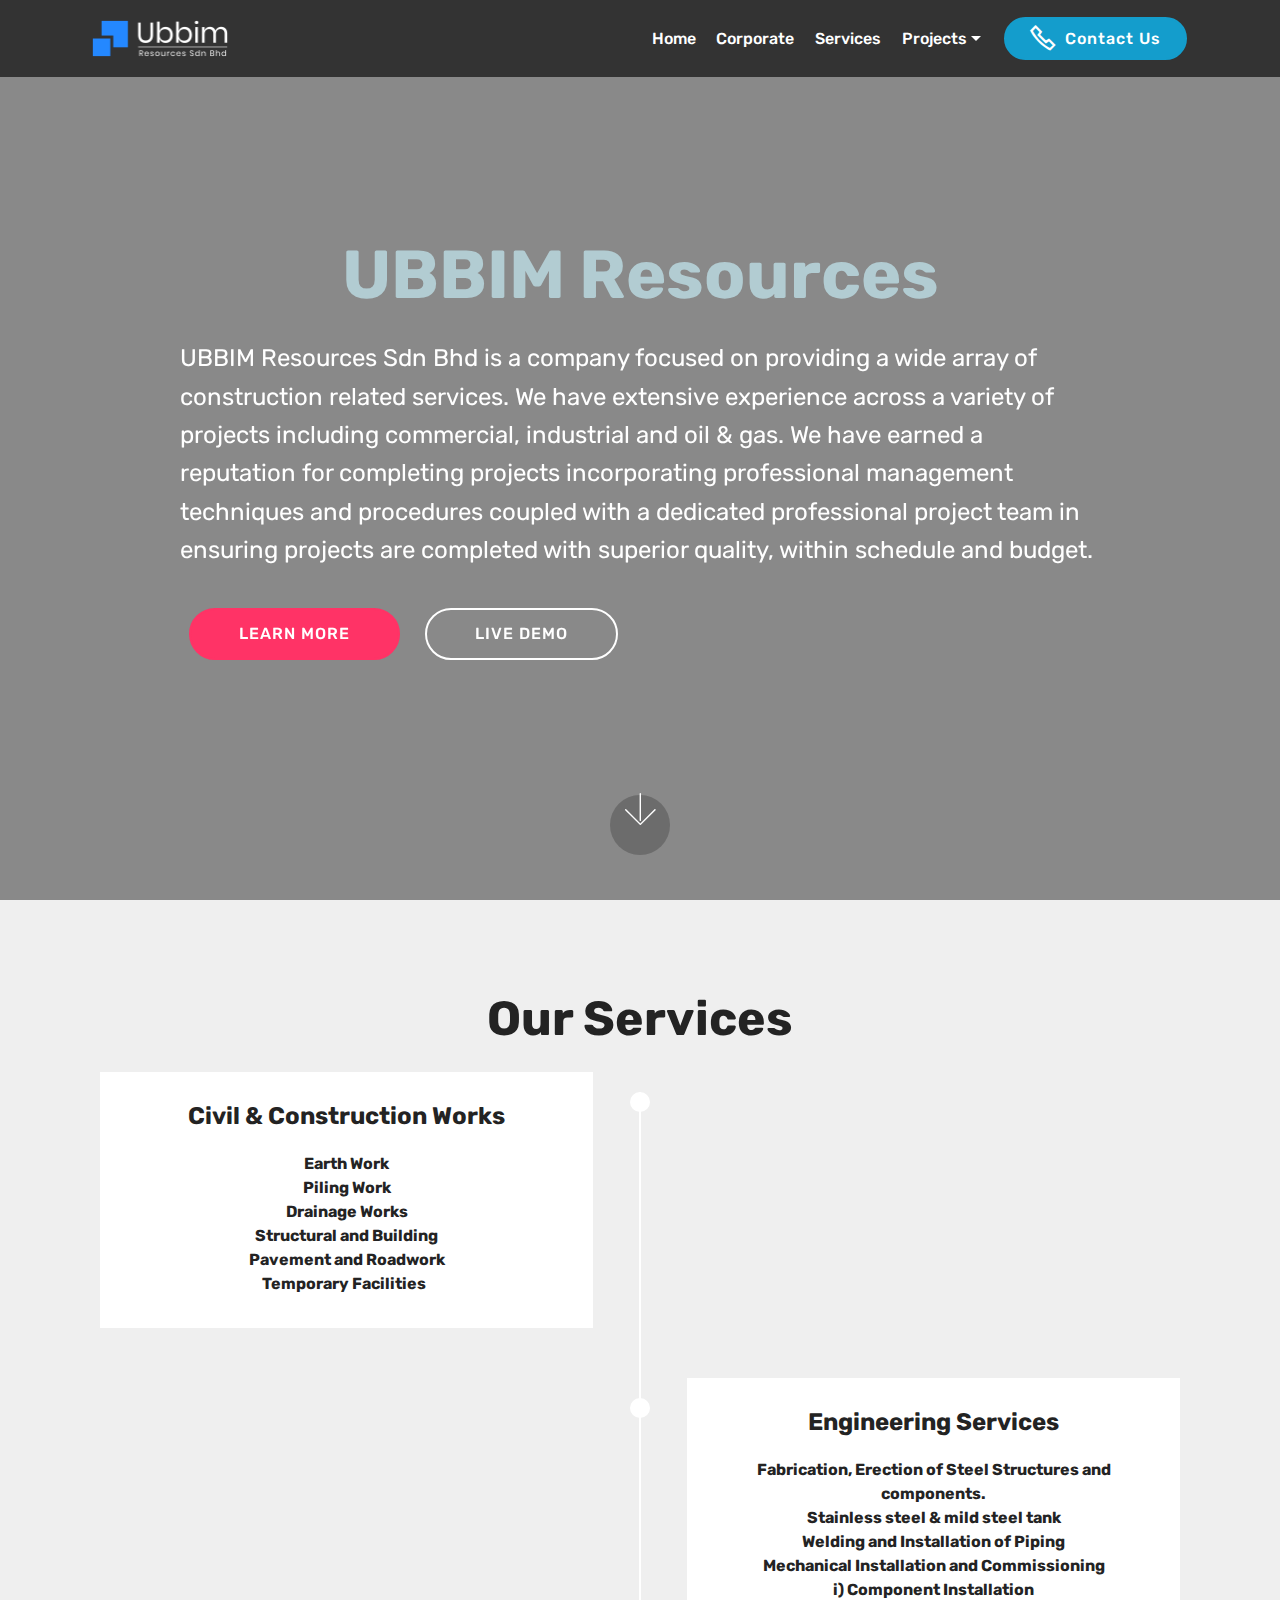
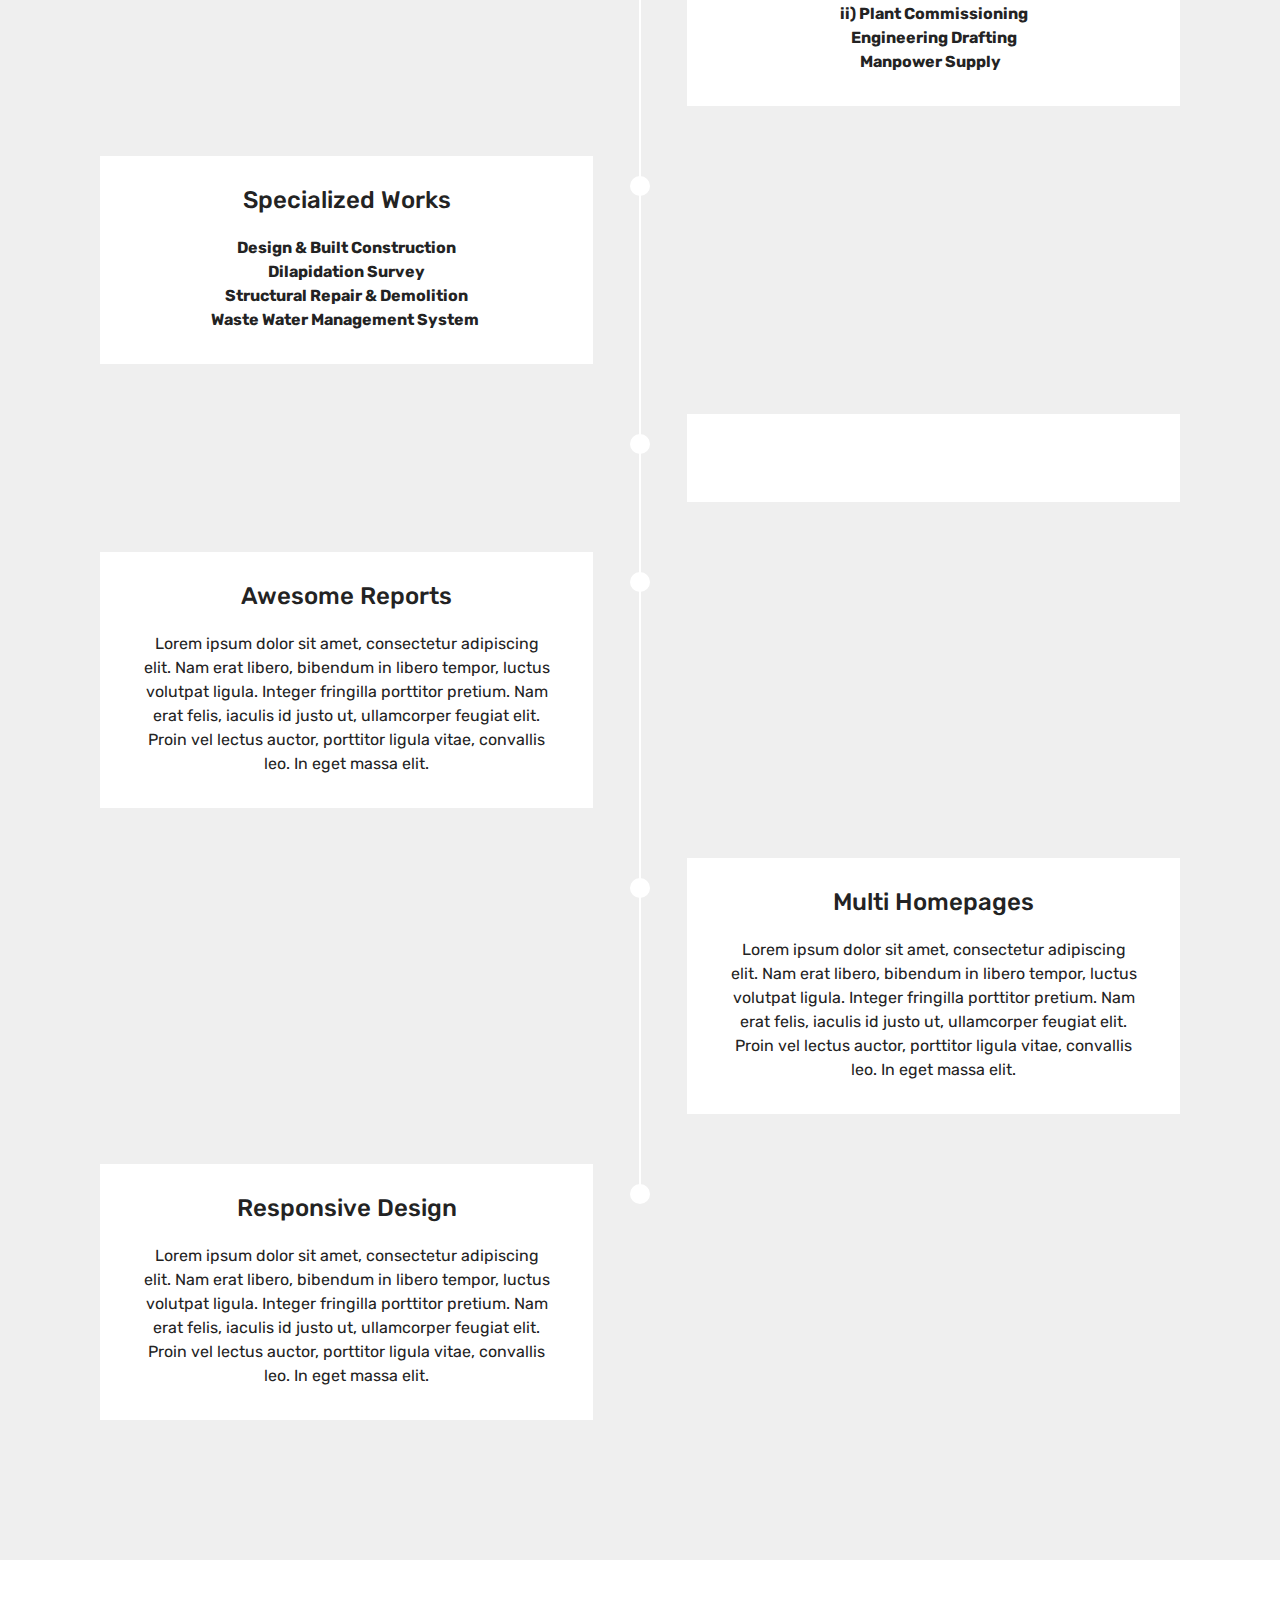
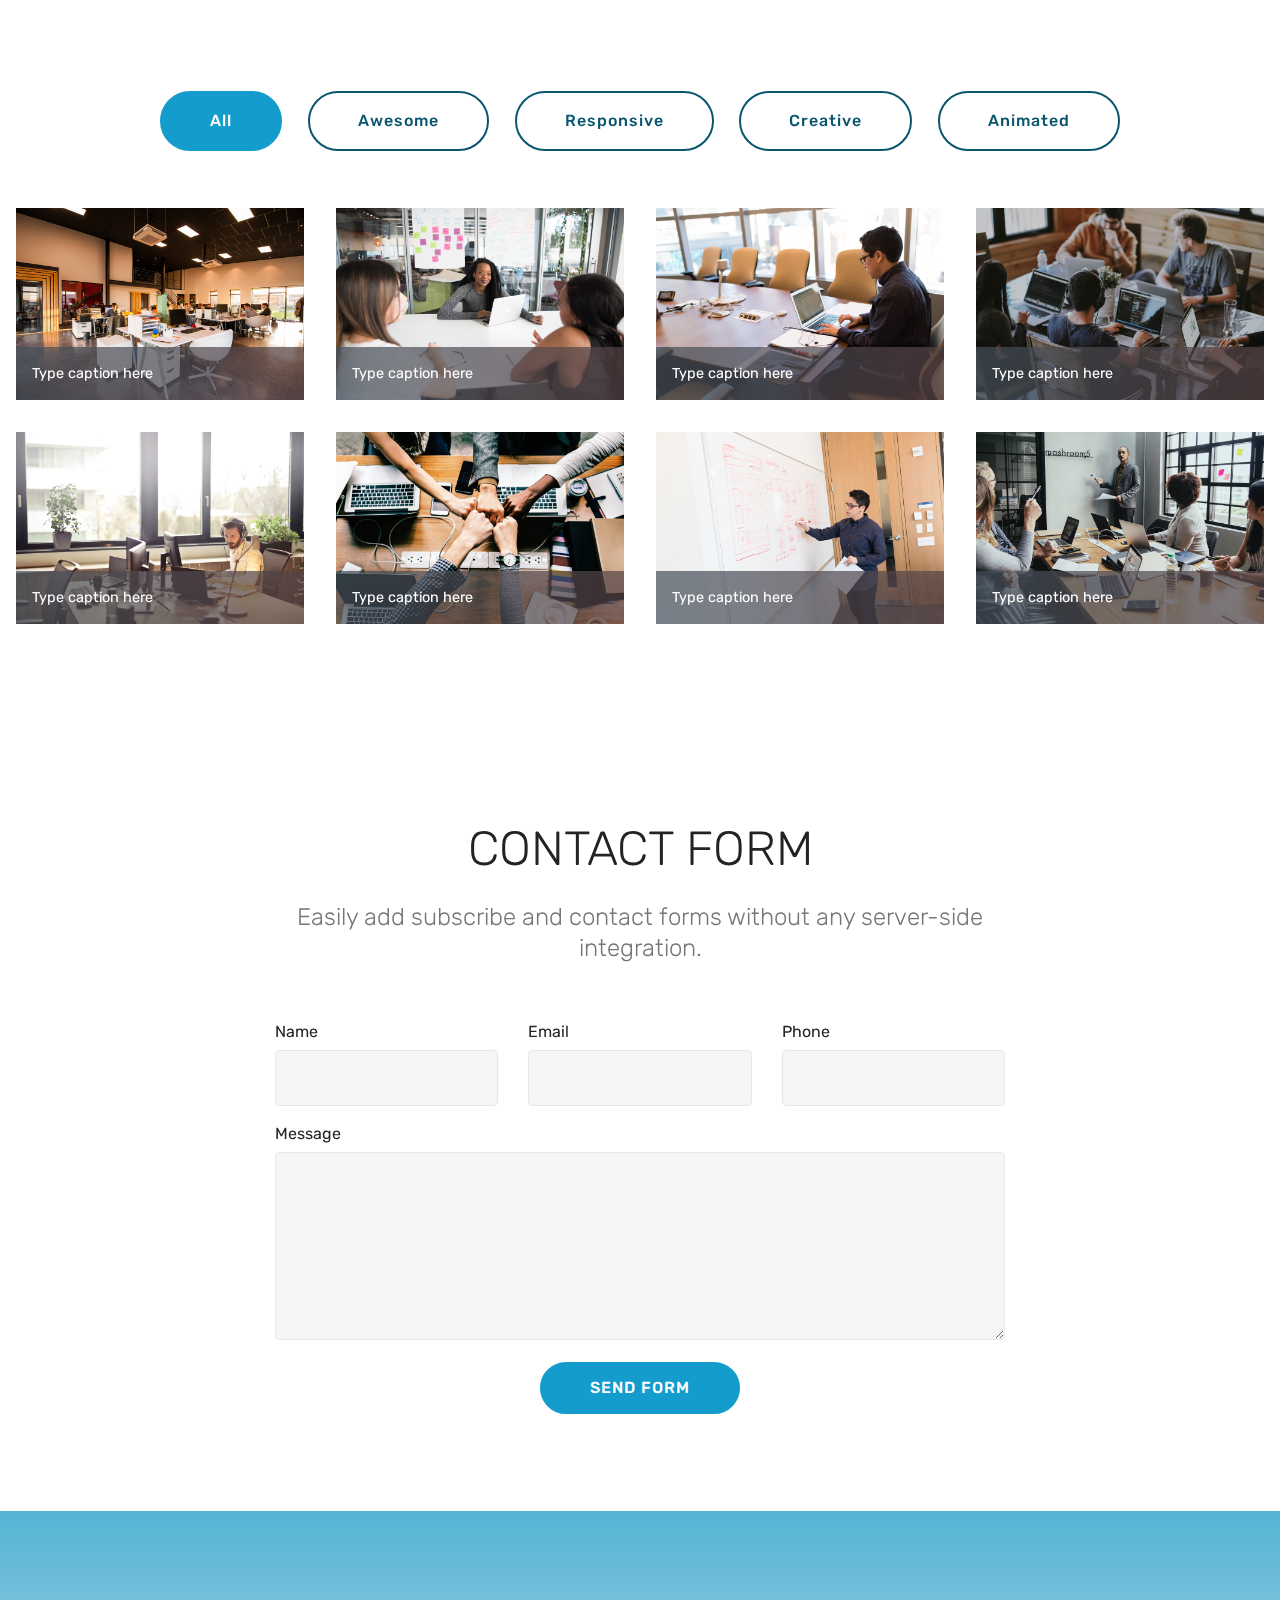
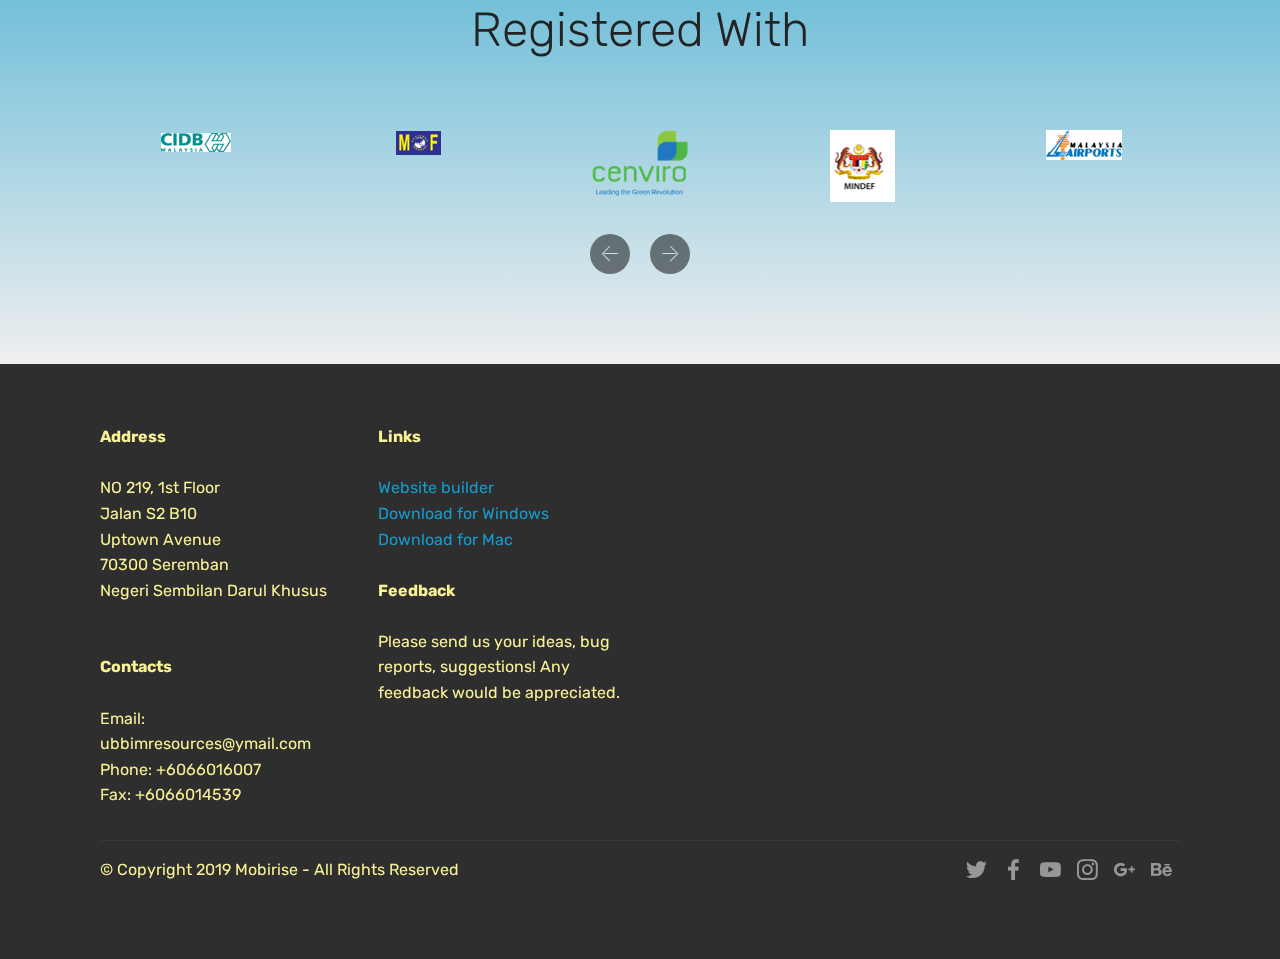
==== commit ba05ab98: "create github pages" ====
--- a/index.html
+++ b/index.html
@@ -61,7 +61,7 @@
                         Corporate</a>
                 </li><li class="nav-item"><a class="nav-link link text-white display-4" href="https://mobirise.co">
                         
-                        Services</a></li><li class="nav-item dropdown open"><a class="nav-link link text-white dropdown-toggle display-4" href="https://mobirise.co" data-toggle="dropdown-submenu" aria-expanded="true">
+                        Services</a></li><li class="nav-item dropdown"><a class="nav-link link text-white dropdown-toggle display-4" href="https://mobirise.co" data-toggle="dropdown-submenu" aria-expanded="false">
                         
                         Projects</a><div class="dropdown-menu"><a class="text-white dropdown-item display-4" href="https://mobirise.co">New Item</a></div></li></ul>
             <div class="navbar-buttons mbr-section-btn"><a class="btn btn-sm btn-primary display-4" href="https://mobirise.co"><span class="mobi-mbri mobi-mbri-phone mbr-iconfont mbr-iconfont-btn"></span>
@@ -71,7 +71,7 @@
     </nav>
 </section>
 
-<section class="engine"><a href="https://mobirise.info/s">free bootstrap themes</a></section><section class="cid-s5xHI9mvhc mbr-fullscreen mbr-parallax-background" id="header2-2">
+<section class="engine"><a href="https://mobirise.info/a">online site builder</a></section><section class="cid-s5xHI9mvhc mbr-fullscreen mbr-parallax-background" id="header2-2">
 
     
 
@@ -105,8 +105,8 @@
     
 
     <div class="container align-center">
-        <h2 class="mbr-section-title pb-3 mbr-fonts-style display-2">
-            Our Services</h2>
+        <h2 class="mbr-section-title pb-3 mbr-fonts-style display-2"><strong>
+            Our Services</strong></h2>
         
 
         <div class="container timelines-container" mbri-timelines="">
@@ -120,12 +120,14 @@
            <span class="iconBackground"></span>
             <div class="col-xs-12 col-md-6 align-right">
                 <div class="timeline-text-content">
-                    <h4 class="mbr-timeline-title pb-3 mbr-fonts-style display-5">
-                        Multi Homepages
-                    </h4>
-                    <p class="mbr-timeline-text mbr-fonts-style display-7">
-                        Lorem ipsum dolor sit amet, consectetur adipiscing elit. Nam erat libero, bibendum in libero tempor, luctus volutpat ligula. Integer fringilla porttitor pretium. Nam erat felis, iaculis id justo ut, ullamcorper feugiat elit. Proin vel lectus auctor, porttitor ligula vitae, convallis leo. In eget massa elit.
-                    </p>
+                    <h4 class="mbr-timeline-title pb-3 mbr-fonts-style display-5"><strong>
+                        Civil &amp; Construction Works</strong></h4>
+                    <p class="mbr-timeline-text mbr-fonts-style display-7"><strong>Earth Work 
+<br>Piling Work
+<br>Drainage Works 
+<br>Structural and Building 
+<br>Pavement and Roadwork 
+<br>Temporary Facilities &nbsp;</strong><br></p>
                  </div>
             </div>
             </div>
@@ -139,12 +141,16 @@
                 <span class="iconBackground"></span>
                 <div class="col-xs-12 col-md-6 align-left ">
                     <div class="timeline-text-content">
-                        <h4 class="mbr-timeline-title pb-3 mbr-fonts-style display-5">
-                            Responsive Design
-                        </h4>
-                        <p class="mbr-timeline-text mbr-fonts-style display-7">
-                            Lorem ipsum dolor sit amet, consectetur adipiscing elit. Nam erat libero, bibendum in libero tempor, luctus volutpat ligula. Integer fringilla porttitor pretium. Nam erat felis, iaculis id justo ut, ullamcorper feugiat elit. Proin vel lectus auctor, porttitor ligula vitae, convallis leo. In eget massa elit.
-                        </p>
+                        <h4 class="mbr-timeline-title pb-3 mbr-fonts-style display-5"><strong>
+                            Engineering Services</strong></h4>
+                        <p class="mbr-timeline-text mbr-fonts-style display-7"><strong>Fabrication, Erection of Steel Structures and components. 
+<br>Stainless steel &amp; mild steel tank 
+<br>Welding and Installation of Piping 
+<br>Mechanical Installation and Commissioning 
+<br>	i) Component Installation 
+<br>	ii) Plant Commissioning 
+<br>Engineering Drafting 
+<br>Manpower Supply &nbsp;</strong><br></p>
                     </div>
                 </div>
             </div>
@@ -159,11 +165,11 @@
                 <div class="col-xs-12 col-md-6 align-right">
                     <div class="timeline-text-content">
                         <h4 class="mbr-timeline-title pb-3 mbr-fonts-style display-5">
-                            Smart Watch
-                        </h4>      
-                        <p class="mbr-timeline-text mbr-fonts-style display-7">
-                            Lorem ipsum dolor sit amet, consectetur adipiscing elit. Nam erat libero, bibendum in libero tempor, luctus volutpat ligula. Integer fringilla porttitor pretium. Nam erat felis, iaculis id justo ut, ullamcorper feugiat elit. Proin vel lectus auctor, porttitor ligula vitae, convallis leo. In eget massa elit.
-                        </p>
+                            Specialized Works</h4>      
+                        <p class="mbr-timeline-text mbr-fonts-style display-7"><strong>Design &amp; Built Construction
+<br>Dilapidation Survey
+<br>Structural Repair &amp; Demolition 
+<br>Waste Water Management System</strong>&nbsp;<br></p>
                     </div>
                 </div>
             </div>
@@ -177,12 +183,8 @@
                 <span class="iconBackground"></span>
                 <div class="col-xs-12 col-md-6 align-left ">
                     <div class="timeline-text-content">
-                        <h4 class="mbr-timeline-title pb-3 mbr-fonts-style display-5">
-                            Design out of the box
-                        </h4>
-                        <p class="mbr-timeline-text mbr-fonts-style display-7">
-                            Lorem ipsum dolor sit amet, consectetur adipiscing elit. Nam erat libero, bibendum in libero tempor, luctus volutpat ligula. Integer fringilla porttitor pretium. Nam erat felis, iaculis id justo ut, ullamcorper feugiat elit. Proin vel lectus auctor, porttitor ligula vitae, convallis leo. In eget massa elit.
-                        </p>
+                        <h4 class="mbr-timeline-title pb-3 mbr-fonts-style display-5"></h4>
+                        <p class="mbr-timeline-text mbr-fonts-style display-7"></p>
                     </div>
                 </div>
             </div>
@@ -288,7 +290,7 @@
         <div class="row justify-content-center">
             <div class="media-container-column col-lg-8" data-form-type="formoid">
                 <!---Formbuilder Form--->
-                <form action="https://mobirise.com/" method="POST" class="mbr-form form-with-styler" data-form-title="Mobirise Form"><input type="hidden" name="email" data-form-email="true" value="cFIaX1UL4T4fmKTnegwpKpRQR3GE5PmQ74aYRGl5DoN/tPX1BFllA/LWXeEatS+qQNMILwIZTpgLKibPFVH3YnQu5ehO2uGUtb6IYLry6iFVE3QSUt/WtY1kStMNVoRx">
+                <form action="https://mobirise.com/" method="POST" class="mbr-form form-with-styler" data-form-title="Mobirise Form"><input type="hidden" name="email" data-form-email="true" value="hNKEoHe1UqXIhcslbT3+fWDQg5YWloZZ+9kFCkdnG9tbQ0ZQgrd2E4Pz7LRzJ3HVXgeINTnlQ1ZuA1MRdWBW5bJIJl3O/zvnOBRTWn2qPnXRxfDgtMSLTqlI+jFXjj8T">
                     <div class="row row-sm-offset">
                         <div hidden="hidden" data-form-alert="" class="alert alert-success col-12">Thanks for filling out the form!</div>
                         <div hidden="hidden" data-form-alert-danger="" class="alert alert-danger col-12">
@@ -429,7 +431,7 @@
                 </p>
             </div>
             <div class="col-12 col-md-6">
-                <div class="google-map"><iframe frameborder="0" style="border:0" src="https://www.google.com/maps/embed/v1/place?key=AIzaSyCy9r70T3NYf3PhvVflTo0_zdif2_IoIYs&amp;q=place_id:ChIJn6wOs6lZwokRLKy1iqRcoKw" allowfullscreen=""></iframe></div>
+                <div class="google-map"><iframe frameborder="0" style="border:0" src="https://www.google.com/maps/embed/v1/place?key=AIzaSyAEIpgj38KyLFELm2bK9Y7krBkz1K-cMq8&amp;q=place_id:ChIJX7_dzcDnzTEREI3ILrcAtB8" allowfullscreen=""></iframe></div>
             </div>
         </div>
         <div class="footer-lower">
--- a/assets/mobirise/css/mbr-additional.css
+++ b/assets/mobirise/css/mbr-additional.css
@@ -1793,11 +1793,14 @@
   color: #c1c1c1 !important;
 }
 .cid-s5xHI9mvhc {
-  background-image: url("../../../assets/images/background4.jpg");
+  background-image: url("../../../assets/images/background40.jpg");
 }
 .cid-s5xHI9mvhc .mbr-text,
 .cid-s5xHI9mvhc .mbr-section-btn {
   text-align: left;
+}
+.cid-s5xHI9mvhc H1 {
+  color: #b2ccd2;
 }
 .cid-s6EW8DRTzL {
   padding-top: 90px;
@@ -1912,6 +1915,12 @@
   display: flex;
   flex-direction: column-reverse;
 }
+.cid-s6EW8DRTzL .mbr-timeline-text {
+  text-align: center;
+}
+.cid-s6EW8DRTzL .mbr-timeline-title {
+  text-align: center;
+}
 .cid-s6EUZW5YdS {
   padding-top: 90px;
   padding-bottom: 90px;
@@ -2284,6 +2293,9 @@
 }
 .cid-s6EYkFrjVR .google-map[data-state="loading"] [data-state-details] {
   display: none;
+}
+.cid-s6EYkFrjVR P {
+  color: #f9f295;
 }
 .cid-s5xIVsSihf .navbar {
   padding: .5rem 0;
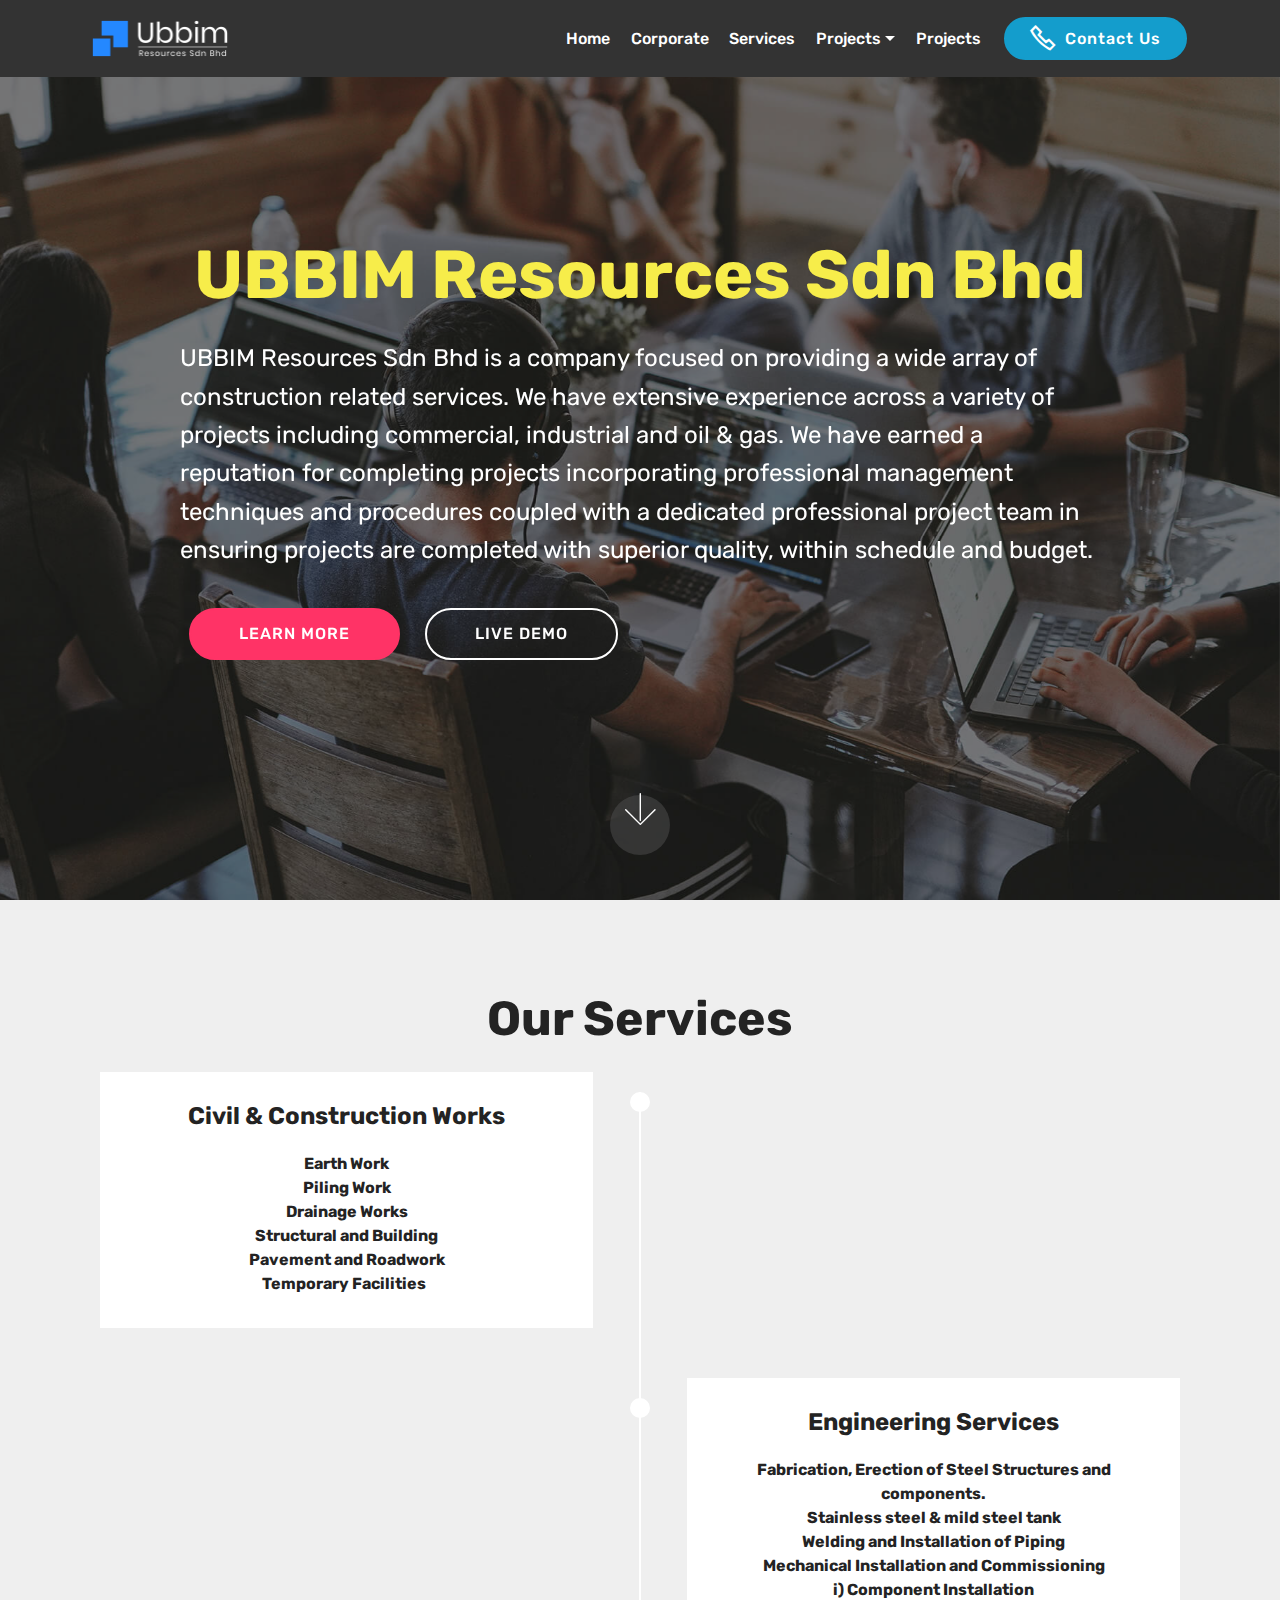
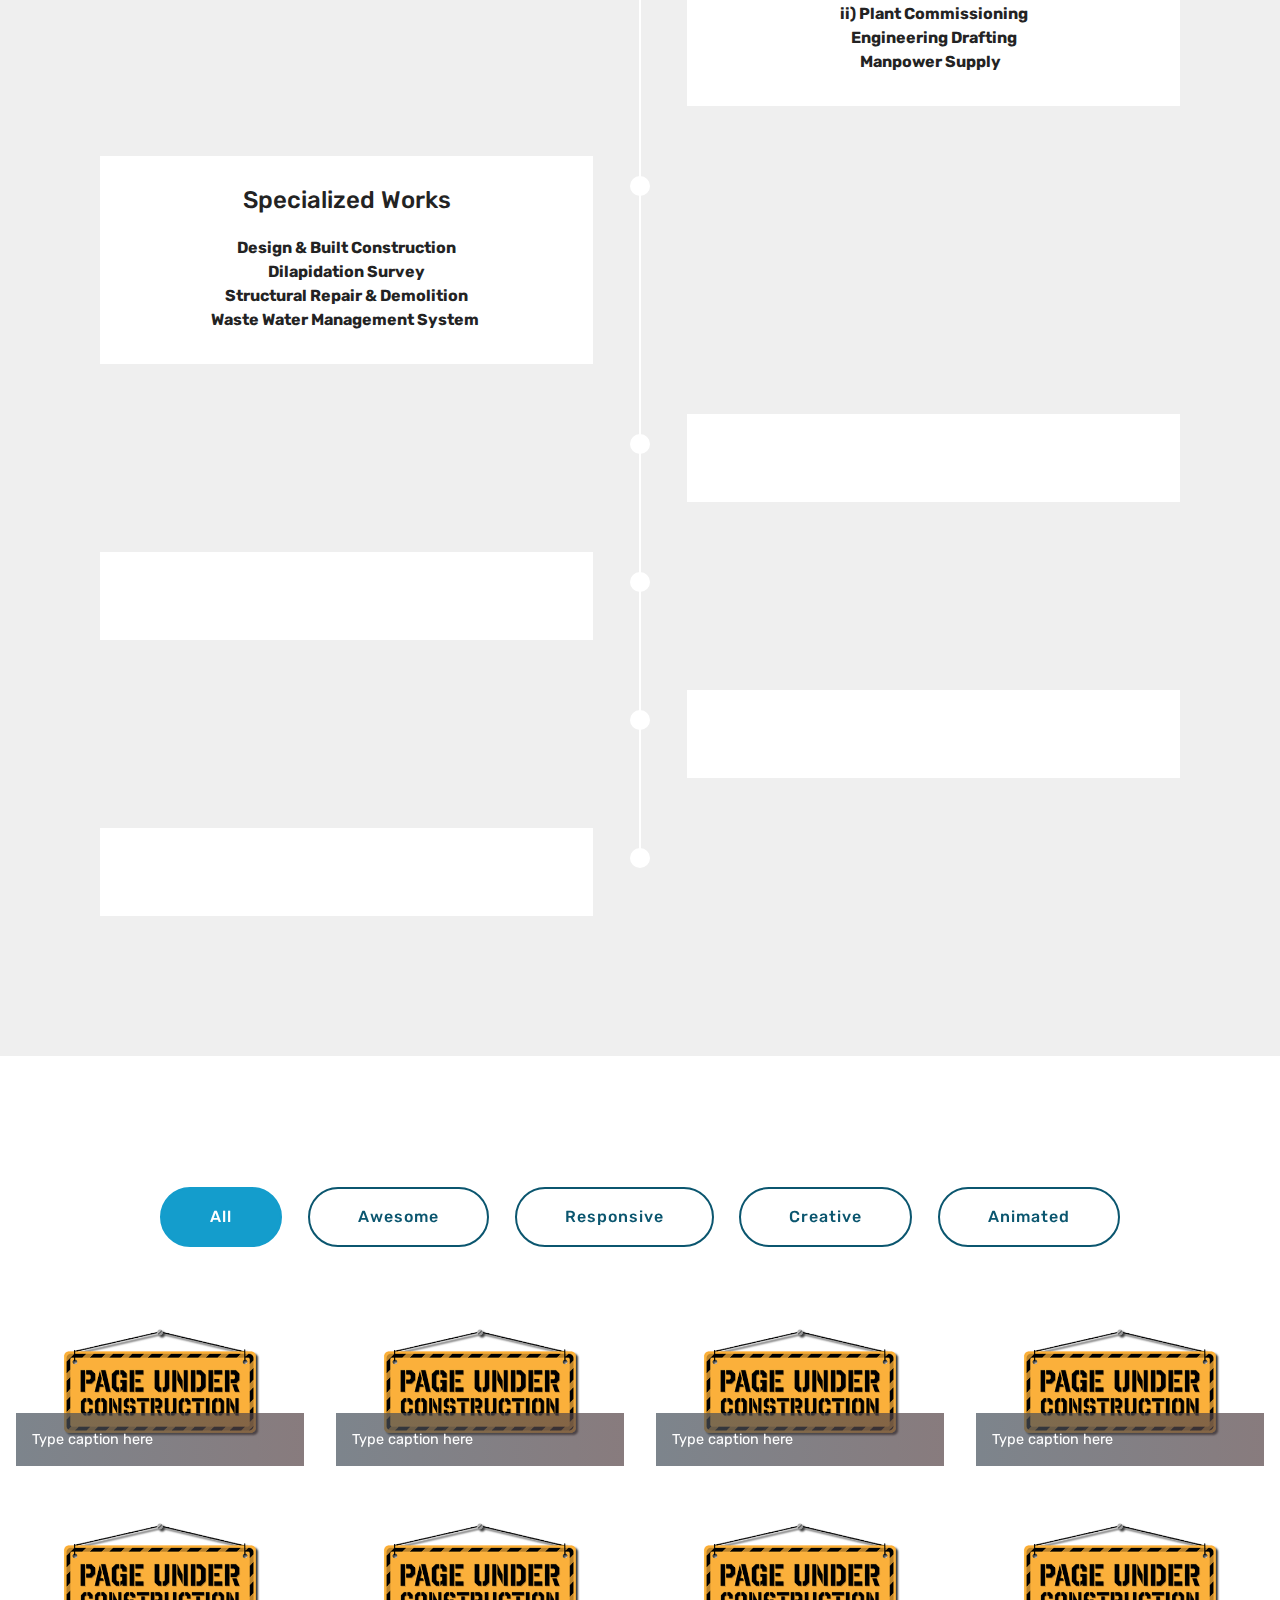
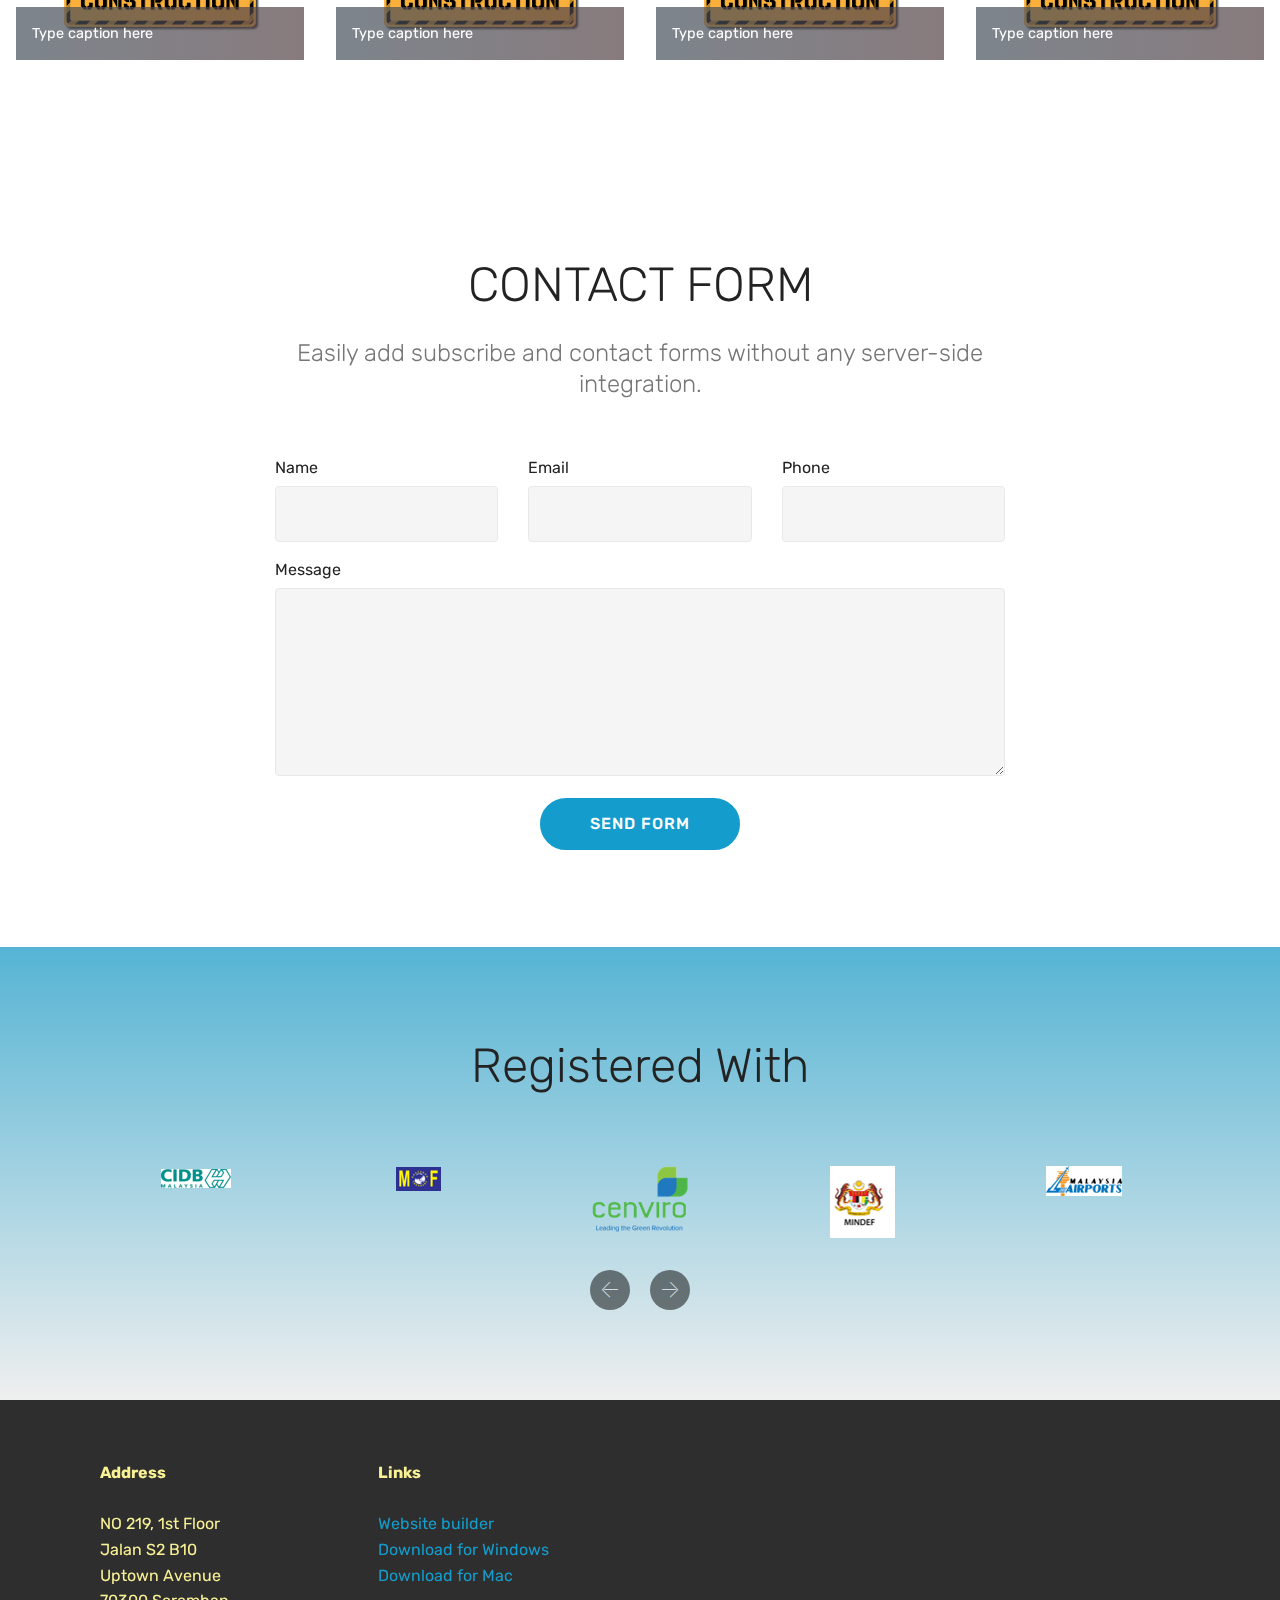
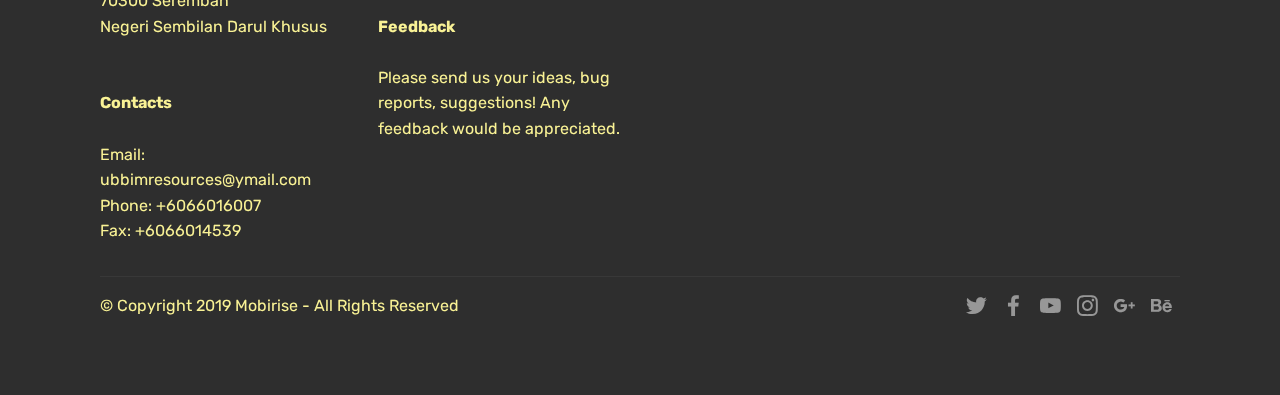
==== commit a114cf56: "create github pages" ====
--- a/index.html
+++ b/index.html
@@ -56,14 +56,18 @@
                         Home</a>
                 </li>
                 <li class="nav-item">
-                    <a class="nav-link link text-white display-4" href="https://mobirise.co">
+                    <a class="nav-link link text-white display-4" href="https://www.ubbim.com">
                         
                         Corporate</a>
                 </li><li class="nav-item"><a class="nav-link link text-white display-4" href="https://mobirise.co">
                         
-                        Services</a></li><li class="nav-item dropdown"><a class="nav-link link text-white dropdown-toggle display-4" href="https://mobirise.co" data-toggle="dropdown-submenu" aria-expanded="false">
-                        
-                        Projects</a><div class="dropdown-menu"><a class="text-white dropdown-item display-4" href="https://mobirise.co">New Item</a></div></li></ul>
+                        Services</a></li><li class="nav-item dropdown open"><a class="nav-link link text-white dropdown-toggle display-4" href="https://mobirise.co" data-toggle="dropdown-submenu" aria-expanded="true">
+                        
+                        Projects</a><div class="dropdown-menu"><a class="text-white dropdown-item display-4" href="https://mobirise.co">Cadangan bagi mendirikan 1 unit bangunan gudang terbuka sisa terjadual 
+<br>              setingkat (Gudang E) di atas sebahagian lot 6638 di komplek pengurusan sisa    
+<br>              terjadual, Kualiti Alam Sdn Bhd (CENVIRO)&nbsp;<br></a></div></li><li class="nav-item"><a class="nav-link link text-white display-4" href="https://mobirise.co" aria-expanded="true">
+                        
+                        Projects</a></li></ul>
             <div class="navbar-buttons mbr-section-btn"><a class="btn btn-sm btn-primary display-4" href="https://mobirise.co"><span class="mobi-mbri mobi-mbri-phone mbr-iconfont mbr-iconfont-btn"></span>
                     
                     Contact Us</a></div>
@@ -71,7 +75,7 @@
     </nav>
 </section>
 
-<section class="engine"><a href="https://mobirise.info/a">online site builder</a></section><section class="cid-s5xHI9mvhc mbr-fullscreen mbr-parallax-background" id="header2-2">
+<section class="engine"><a href="https://mobirise.info/p">website templates free download</a></section><section class="cid-s5xHI9mvhc mbr-fullscreen mbr-parallax-background" id="header2-2">
 
     
 
@@ -81,7 +85,7 @@
         <div class="row justify-content-md-center">
             <div class="mbr-white col-md-10">
                 <h1 class="mbr-section-title mbr-bold pb-3 mbr-fonts-style display-1">
-                    UBBIM Resources</h1>
+                    UBBIM Resources Sdn Bhd</h1>
                 
                 <p class="mbr-text pb-3 mbr-fonts-style display-5">UBBIM Resources Sdn Bhd is a company focused on providing a wide array of construction related services.&nbsp;We have extensive experience across a variety  of projects including commercial, industrial and oil &amp; gas. We have earned  a reputation for completing projects incorporating professional management   techniques and procedures coupled with a dedicated professional project team in ensuring projects are completed with superior quality, within schedule and budget.</p>
                 <div class="mbr-section-btn">
@@ -198,12 +202,8 @@
                 <span class="iconBackground"></span>
                 <div class="col-xs-12 col-md-6 align-right">
                     <div class="timeline-text-content">
-                        <h4 class="mbr-timeline-title pb-3 mbr-fonts-style display-5">
-                            Awesome Reports
-                        </h4>
-                        <p class="mbr-timeline-text mbr-fonts-style display-7">
-                            Lorem ipsum dolor sit amet, consectetur adipiscing elit. Nam erat libero, bibendum in libero tempor, luctus volutpat ligula. Integer fringilla porttitor pretium. Nam erat felis, iaculis id justo ut, ullamcorper feugiat elit. Proin vel lectus auctor, porttitor ligula vitae, convallis leo. In eget massa elit.
-                        </p>
+                        <h4 class="mbr-timeline-title pb-3 mbr-fonts-style display-5"></h4>
+                        <p class="mbr-timeline-text mbr-fonts-style display-7"></p>
                     </div>
                 </div>
             </div>
@@ -217,12 +217,8 @@
                 <span class="iconBackground"></span>
                 <div class="col-xs-12 col-md-6 align-left ">
                     <div class="timeline-text-content">
-                        <h4 class="mbr-timeline-title pb-3 mbr-fonts-style display-5">
-                            Multi Homepages
-                        </h4>
-                        <p class="mbr-timeline-text mbr-fonts-style display-7">
-                            Lorem ipsum dolor sit amet, consectetur adipiscing elit. Nam erat libero, bibendum in libero tempor, luctus volutpat ligula. Integer fringilla porttitor pretium. Nam erat felis, iaculis id justo ut, ullamcorper feugiat elit. Proin vel lectus auctor, porttitor ligula vitae, convallis leo. In eget massa elit.
-                        </p>
+                        <h4 class="mbr-timeline-title pb-3 mbr-fonts-style display-5"></h4>
+                        <p class="mbr-timeline-text mbr-fonts-style display-7"></p>
                     </div>
                 </div>
             </div>
@@ -236,12 +232,8 @@
                 <span class="iconBackground"></span>
                 <div class="col-xs-12 col-md-6 align-right">
                     <div class="timeline-text-content">
-                        <h4 class="mbr-timeline-title pb-3 mbr-fonts-style display-5">
-                            Responsive Design
-                        </h4>
-                        <p class="mbr-timeline-text mbr-fonts-style display-7">
-                            Lorem ipsum dolor sit amet, consectetur adipiscing elit. Nam erat libero, bibendum in libero tempor, luctus volutpat ligula. Integer fringilla porttitor pretium. Nam erat felis, iaculis id justo ut, ullamcorper feugiat elit. Proin vel lectus auctor, porttitor ligula vitae, convallis leo. In eget massa elit.
-                        </p>
+                        <h4 class="mbr-timeline-title pb-3 mbr-fonts-style display-5"></h4>
+                        <p class="mbr-timeline-text mbr-fonts-style display-7"></p>
                     </div>
                 </div>
             </div>
@@ -264,7 +256,7 @@
     
 
     <div>
-        <div><!-- Filter --><div class="mbr-gallery-filter container gallery-filter-active"><ul buttons="0"><li class="mbr-gallery-filter-all"><a class="btn btn-md btn-primary-outline active display-7" href="">All</a></li></ul></div><!-- Gallery --><div class="mbr-gallery-row"><div class="mbr-gallery-layout-default"><div><div><div class="mbr-gallery-item mbr-gallery-item--p2" data-video-url="false" data-tags="Awesome"><div href="#lb-gallery2-j" data-slide-to="0" data-toggle="modal"><img src="assets/images/background1.jpg" alt="" title=""><span class="icon-focus"></span><span class="mbr-gallery-title mbr-fonts-style display-7">Type caption here</span></div></div><div class="mbr-gallery-item mbr-gallery-item--p2" data-video-url="false" data-tags="Responsive"><div href="#lb-gallery2-j" data-slide-to="1" data-toggle="modal"><img src="assets/images/background2.jpg" alt="" title=""><span class="icon-focus"></span><span class="mbr-gallery-title mbr-fonts-style display-7">Type caption here</span></div></div><div class="mbr-gallery-item mbr-gallery-item--p2" data-video-url="false" data-tags="Creative"><div href="#lb-gallery2-j" data-slide-to="2" data-toggle="modal"><img src="assets/images/background3.jpg" alt="" title=""><span class="icon-focus"></span><span class="mbr-gallery-title mbr-fonts-style display-7">Type caption here</span></div></div><div class="mbr-gallery-item mbr-gallery-item--p2" data-video-url="false" data-tags="Animated"><div href="#lb-gallery2-j" data-slide-to="3" data-toggle="modal"><img src="assets/images/background4.jpg" alt="" title=""><span class="icon-focus"></span><span class="mbr-gallery-title mbr-fonts-style display-7">Type caption here</span></div></div><div class="mbr-gallery-item mbr-gallery-item--p2" data-video-url="false" data-tags="Awesome"><div href="#lb-gallery2-j" data-slide-to="4" data-toggle="modal"><img src="assets/images/background5.jpg" alt="" title=""><span class="icon-focus"></span><span class="mbr-gallery-title mbr-fonts-style display-7">Type caption here</span></div></div><div class="mbr-gallery-item mbr-gallery-item--p2" data-video-url="false" data-tags="Awesome"><div href="#lb-gallery2-j" data-slide-to="5" data-toggle="modal"><img src="assets/images/background6.jpg" alt="" title=""><span class="icon-focus"></span><span class="mbr-gallery-title mbr-fonts-style display-7">Type caption here</span></div></div><div class="mbr-gallery-item mbr-gallery-item--p2" data-video-url="false" data-tags="Responsive"><div href="#lb-gallery2-j" data-slide-to="6" data-toggle="modal"><img src="assets/images/background7.jpg" alt="" title=""><span class="icon-focus"></span><span class="mbr-gallery-title mbr-fonts-style display-7">Type caption here</span></div></div><div class="mbr-gallery-item mbr-gallery-item--p2" data-video-url="false" data-tags="Animated"><div href="#lb-gallery2-j" data-slide-to="7" data-toggle="modal"><img src="assets/images/background8.jpg" alt="" title=""><span class="icon-focus"></span><span class="mbr-gallery-title mbr-fonts-style display-7">Type caption here</span></div></div></div></div><div class="clearfix"></div></div></div><!-- Lightbox --><div data-app-prevent-settings="" class="mbr-slider modal fade carousel slide" tabindex="-1" data-keyboard="true" data-interval="false" id="lb-gallery2-j"><div class="modal-dialog"><div class="modal-content"><div class="modal-body"><div class="carousel-inner"><div class="carousel-item"><img src="assets/images/background1.jpg" alt="" title=""></div><div class="carousel-item active"><img src="assets/images/background2.jpg" alt="" title=""></div><div class="carousel-item"><img src="assets/images/background3.jpg" alt="" title=""></div><div class="carousel-item"><img src="assets/images/background4.jpg" alt="" title=""></div><div class="carousel-item"><img src="assets/images/background5.jpg" alt="" title=""></div><div class="carousel-item"><img src="assets/images/background6.jpg" alt="" title=""></div><div class="carousel-item"><img src="assets/images/background7.jpg" alt="" title=""></div><div class="carousel-item"><img src="assets/images/background8.jpg" alt="" title=""></div></div><a class="carousel-control carousel-control-prev" role="button" data-slide="prev" href="#lb-gallery2-j"><span class="mbri-left mbr-iconfont" aria-hidden="true"></span><span class="sr-only">Previous</span></a><a class="carousel-control carousel-control-next" role="button" data-slide="next" href="#lb-gallery2-j"><span class="mbri-right mbr-iconfont" aria-hidden="true"></span><span class="sr-only">Next</span></a><a class="close" href="#" role="button" data-dismiss="modal"><span class="sr-only">Close</span></a></div></div></div></div></div>
+        <div><!-- Filter --><div class="mbr-gallery-filter container gallery-filter-active"><ul buttons="0"><li class="mbr-gallery-filter-all"><a class="btn btn-md btn-primary-outline active display-7" href="">All</a></li></ul></div><!-- Gallery --><div class="mbr-gallery-row"><div class="mbr-gallery-layout-default"><div><div><div class="mbr-gallery-item mbr-gallery-item--p2" data-video-url="false" data-tags="Awesome"><div href="#lb-gallery2-j" data-slide-to="0" data-toggle="modal"><img src="assets/images/under-cnstruction-512x288.png" alt="" title=""><span class="icon-focus"></span><span class="mbr-gallery-title mbr-fonts-style display-7">Type caption here</span></div></div><div class="mbr-gallery-item mbr-gallery-item--p2" data-video-url="false" data-tags="Responsive"><div href="#lb-gallery2-j" data-slide-to="1" data-toggle="modal"><img src="assets/images/under-cnstruction-512x288.png" alt="" title=""><span class="icon-focus"></span><span class="mbr-gallery-title mbr-fonts-style display-7">Type caption here</span></div></div><div class="mbr-gallery-item mbr-gallery-item--p2" data-video-url="false" data-tags="Creative"><div href="#lb-gallery2-j" data-slide-to="2" data-toggle="modal"><img src="assets/images/under-cnstruction-512x288.png" alt="" title=""><span class="icon-focus"></span><span class="mbr-gallery-title mbr-fonts-style display-7">Type caption here</span></div></div><div class="mbr-gallery-item mbr-gallery-item--p2" data-video-url="false" data-tags="Animated"><div href="#lb-gallery2-j" data-slide-to="3" data-toggle="modal"><img src="assets/images/under-cnstruction-512x288.png" alt="" title=""><span class="icon-focus"></span><span class="mbr-gallery-title mbr-fonts-style display-7">Type caption here</span></div></div><div class="mbr-gallery-item mbr-gallery-item--p2" data-video-url="false" data-tags="Awesome"><div href="#lb-gallery2-j" data-slide-to="4" data-toggle="modal"><img src="assets/images/under-cnstruction-512x288.png" alt="" title=""><span class="icon-focus"></span><span class="mbr-gallery-title mbr-fonts-style display-7">Type caption here</span></div></div><div class="mbr-gallery-item mbr-gallery-item--p2" data-video-url="false" data-tags="Awesome"><div href="#lb-gallery2-j" data-slide-to="5" data-toggle="modal"><img src="assets/images/under-cnstruction-512x288.png" alt="" title=""><span class="icon-focus"></span><span class="mbr-gallery-title mbr-fonts-style display-7">Type caption here</span></div></div><div class="mbr-gallery-item mbr-gallery-item--p2" data-video-url="false" data-tags="Responsive"><div href="#lb-gallery2-j" data-slide-to="6" data-toggle="modal"><img src="assets/images/under-cnstruction-512x288.png" alt="" title=""><span class="icon-focus"></span><span class="mbr-gallery-title mbr-fonts-style display-7">Type caption here</span></div></div><div class="mbr-gallery-item mbr-gallery-item--p2" data-video-url="false" data-tags="Animated"><div href="#lb-gallery2-j" data-slide-to="7" data-toggle="modal"><img src="assets/images/under-cnstruction-512x288.png" alt="" title=""><span class="icon-focus"></span><span class="mbr-gallery-title mbr-fonts-style display-7">Type caption here</span></div></div></div></div><div class="clearfix"></div></div></div><!-- Lightbox --><div data-app-prevent-settings="" class="mbr-slider modal fade carousel slide" tabindex="-1" data-keyboard="true" data-interval="false" id="lb-gallery2-j"><div class="modal-dialog"><div class="modal-content"><div class="modal-body"><div class="carousel-inner"><div class="carousel-item"><img src="assets/images/under-cnstruction.png" alt="" title=""></div><div class="carousel-item active"><img src="assets/images/under-cnstruction.png" alt="" title=""></div><div class="carousel-item"><img src="assets/images/under-cnstruction.png" alt="" title=""></div><div class="carousel-item"><img src="assets/images/under-cnstruction.png" alt="" title=""></div><div class="carousel-item"><img src="assets/images/under-cnstruction.png" alt="" title=""></div><div class="carousel-item"><img src="assets/images/under-cnstruction.png" alt="" title=""></div><div class="carousel-item"><img src="assets/images/under-cnstruction.png" alt="" title=""></div><div class="carousel-item"><img src="assets/images/under-cnstruction.png" alt="" title=""></div></div><a class="carousel-control carousel-control-prev" role="button" data-slide="prev" href="#lb-gallery2-j"><span class="mbri-left mbr-iconfont" aria-hidden="true"></span><span class="sr-only">Previous</span></a><a class="carousel-control carousel-control-next" role="button" data-slide="next" href="#lb-gallery2-j"><span class="mbri-right mbr-iconfont" aria-hidden="true"></span><span class="sr-only">Next</span></a><a class="close" href="#" role="button" data-dismiss="modal"><span class="sr-only">Close</span></a></div></div></div></div></div>
     </div>
 
 </section>
@@ -290,7 +282,7 @@
         <div class="row justify-content-center">
             <div class="media-container-column col-lg-8" data-form-type="formoid">
                 <!---Formbuilder Form--->
-                <form action="https://mobirise.com/" method="POST" class="mbr-form form-with-styler" data-form-title="Mobirise Form"><input type="hidden" name="email" data-form-email="true" value="hNKEoHe1UqXIhcslbT3+fWDQg5YWloZZ+9kFCkdnG9tbQ0ZQgrd2E4Pz7LRzJ3HVXgeINTnlQ1ZuA1MRdWBW5bJIJl3O/zvnOBRTWn2qPnXRxfDgtMSLTqlI+jFXjj8T">
+                <form action="https://mobirise.com/" method="POST" class="mbr-form form-with-styler" data-form-title="Mobirise Form"><input type="hidden" name="email" data-form-email="true" value="VXzwjn3R6Q3vnx571Zj4e+oV9W4uoCY2UE4gcD7EDFO/jojgb9ijn5ErPEuj2zDhZg0CFpKs/73S7GG2AwZZG4DE6vXUymDm4yXBIiFh7umqxaxBPe7lgJcZ2rExH2HE">
                     <div class="row row-sm-offset">
                         <div hidden="hidden" data-form-alert="" class="alert alert-success col-12">Thanks for filling out the form!</div>
                         <div hidden="hidden" data-form-alert-danger="" class="alert alert-danger col-12">
@@ -431,7 +423,7 @@
                 </p>
             </div>
             <div class="col-12 col-md-6">
-                <div class="google-map"><iframe frameborder="0" style="border:0" src="https://www.google.com/maps/embed/v1/place?key=AIzaSyAEIpgj38KyLFELm2bK9Y7krBkz1K-cMq8&amp;q=place_id:ChIJX7_dzcDnzTEREI3ILrcAtB8" allowfullscreen=""></iframe></div>
+                <div class="google-map"><iframe frameborder="0" style="border:0" src="https://www.google.com/maps/embed/v1/place?key=AIzaSyCZI5F_k6S1k46ujh0SNrapM89f7mJxd30&amp;q=place_id:ChIJX7_dzcDnzTEREI3ILrcAtB8" allowfullscreen=""></iframe></div>
             </div>
         </div>
         <div class="footer-lower">
--- a/assets/mobirise/css/mbr-additional.css
+++ b/assets/mobirise/css/mbr-additional.css
@@ -1793,14 +1793,14 @@
   color: #c1c1c1 !important;
 }
 .cid-s5xHI9mvhc {
-  background-image: url("../../../assets/images/background40.jpg");
+  background-image: url("../../../assets/images/background4.jpg");
 }
 .cid-s5xHI9mvhc .mbr-text,
 .cid-s5xHI9mvhc .mbr-section-btn {
   text-align: left;
 }
 .cid-s5xHI9mvhc H1 {
-  color: #b2ccd2;
+  color: #f7ed4a;
 }
 .cid-s6EW8DRTzL {
   padding-top: 90px;
